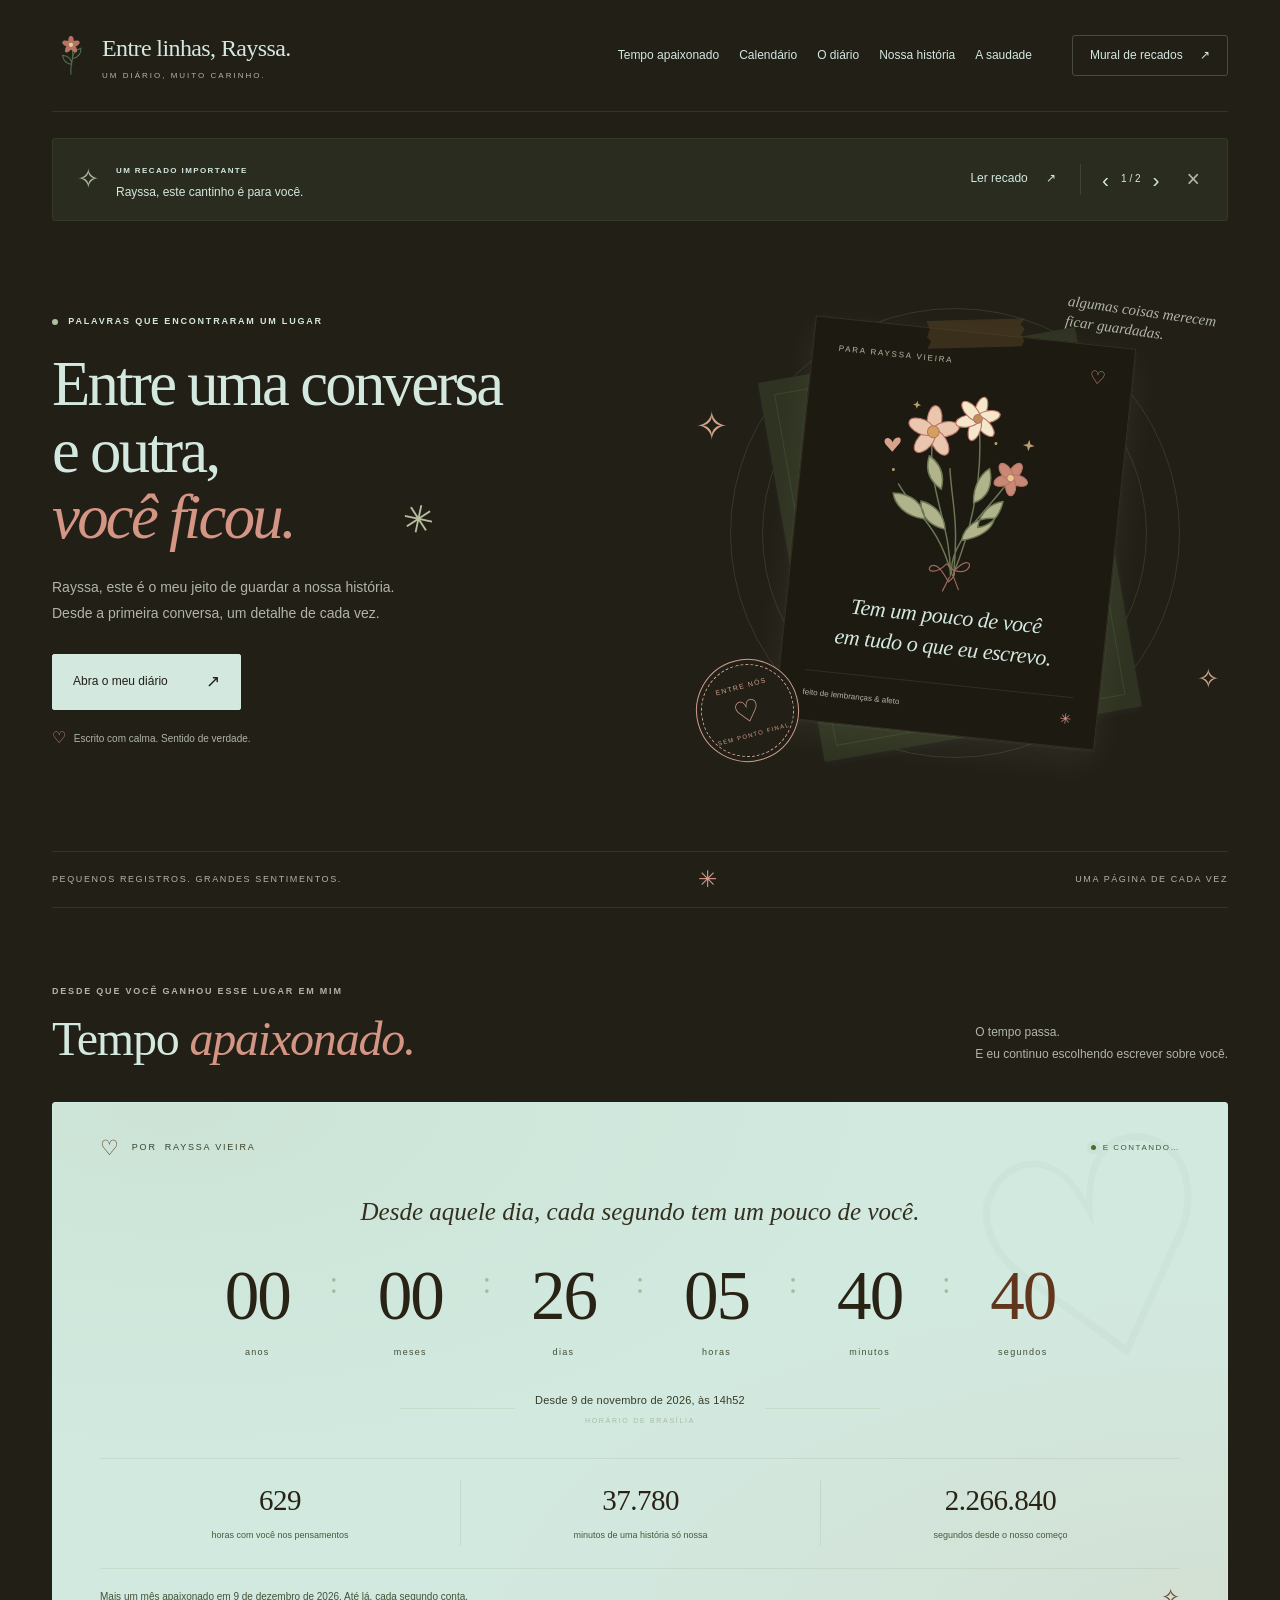
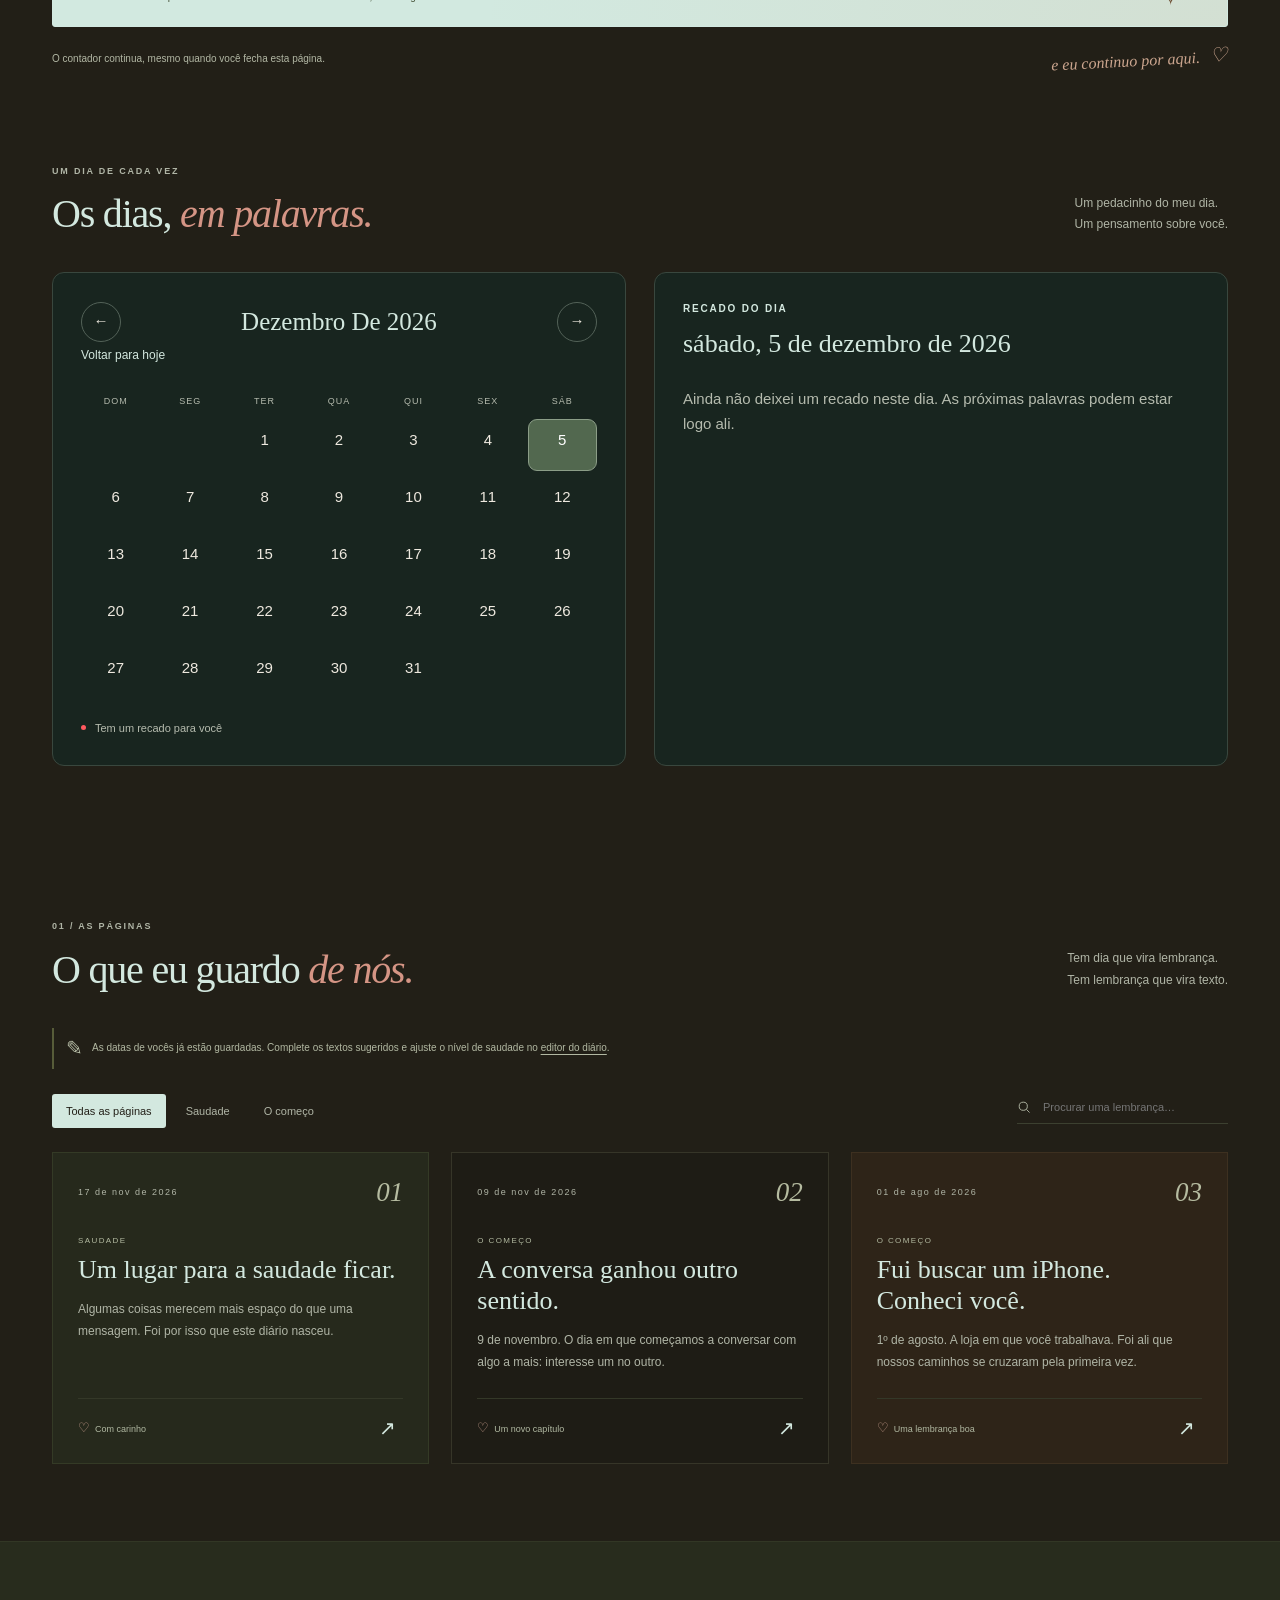
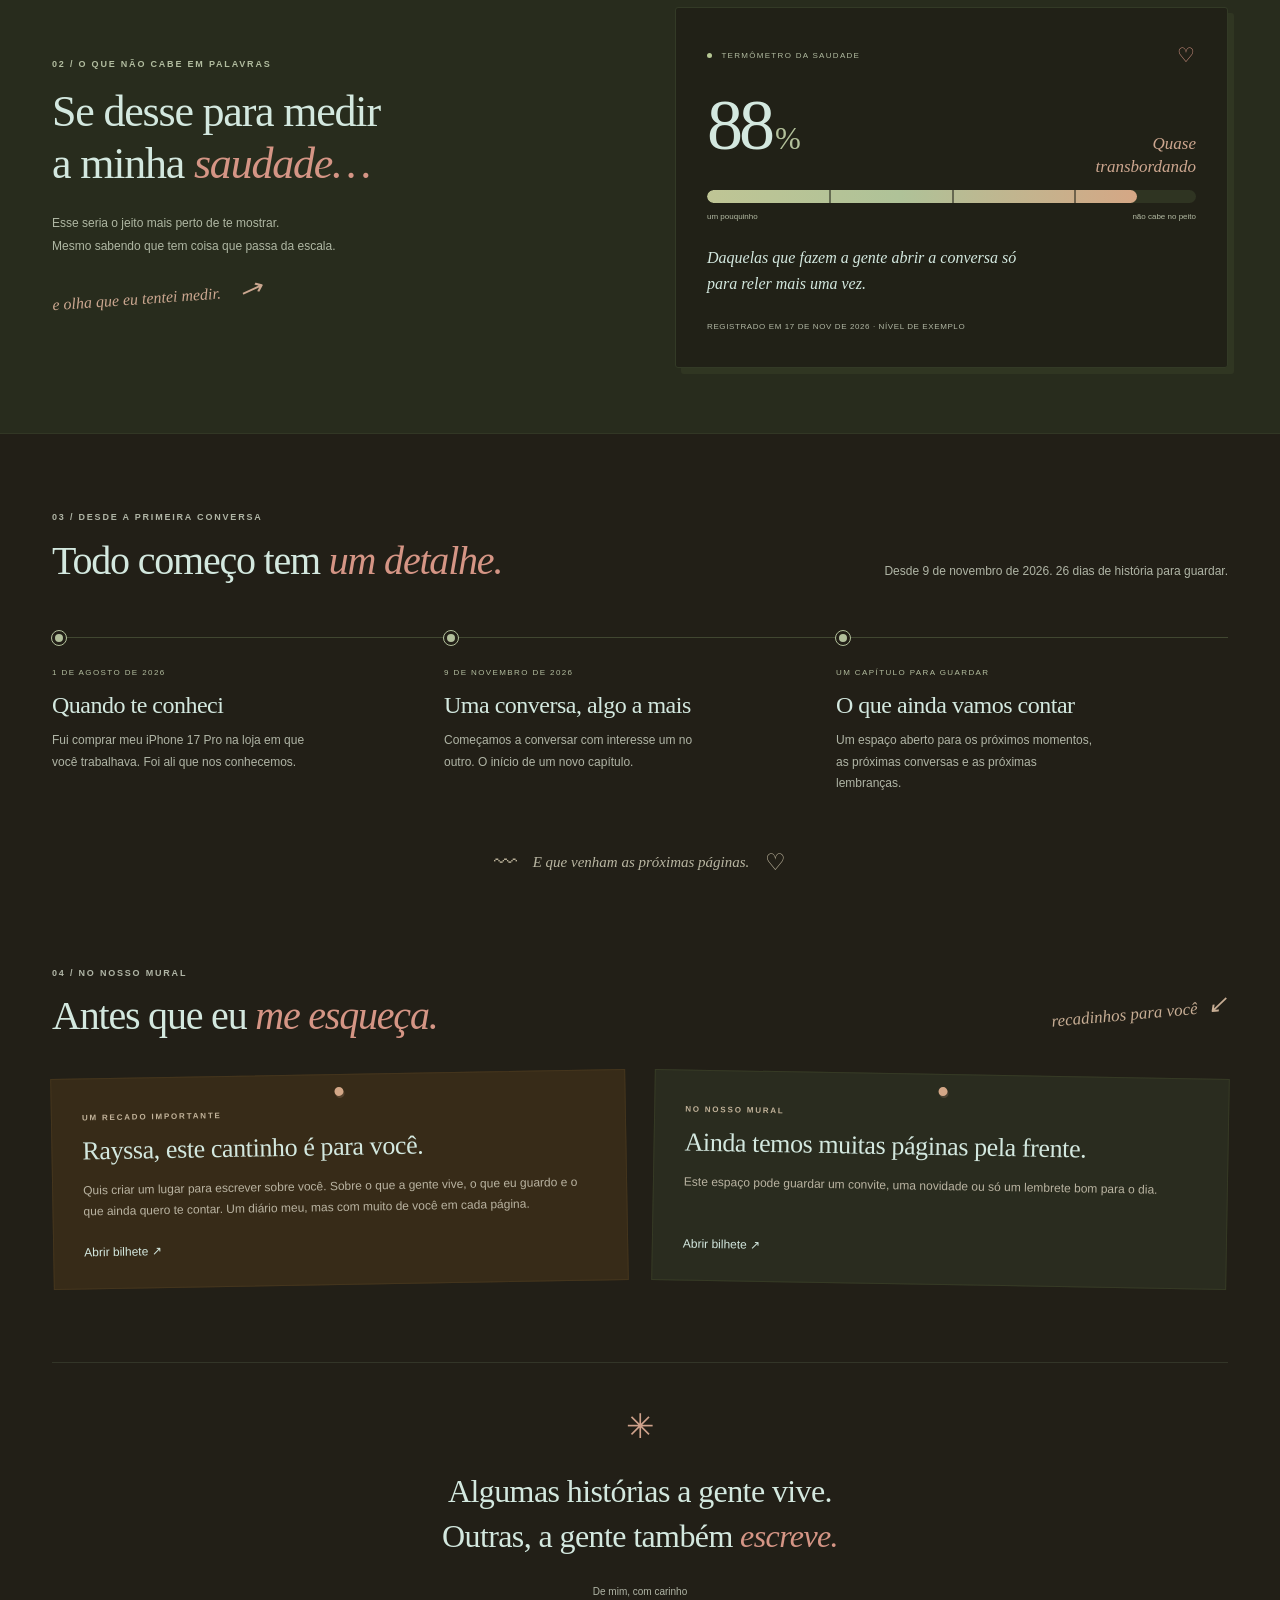
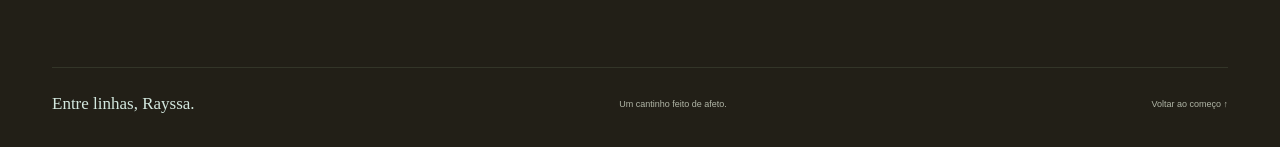
==== index.html @ 96b89290 "Adicionar tema escuro e calendário de recados por data com editor" ====
<!doctype html>
<html lang="pt-BR">
<head>
  <meta charset="utf-8">
  <meta name="viewport" content="width=device-width, initial-scale=1">
  <meta name="theme-color" content="#f8f5ed">
  <meta name="description" content="Um diário de lembranças, saudade e palavras guardadas com carinho.">
  <meta name="robots" content="noindex, nofollow">
  <title>Entre linhas, você. — um diário com carinho</title>
  <link rel="icon" href="assets/flor.svg" type="image/svg+xml">
  <link rel="stylesheet" href="styles.css">
  <link rel="stylesheet" href="romance.css">
  <script src="data.js" defer></script>
  <script src="love-time.js" defer></script>
  <script src="app.js" defer></script>
  <script src="romance.js" defer></script>
  <link rel="stylesheet" href="calendar.css">
  <script defer src="calendar.js"></script>
</head>
<body>
  <a class="skip-link" href="#conteudo">Pular para o conteúdo</a>
  <div class="draft-ribbon" id="draft-ribbon" hidden>Prévia do seu rascunho neste navegador. <a href="index.html">Ver versão publicada</a></div>
  <header class="header wrap">
    <a class="brand" href="#inicio" aria-label="Página inicial"><img src="assets/flor.svg" width="38" height="42" alt=""><span><strong id="brand-title">Entre linhas, você.</strong><small>UM DIÁRIO, MUITO CARINHO.</small></span></a>
    <nav aria-label="Navegação principal"><a href="#apaixonado">Tempo apaixonado</a><a href="#calendario">Calendário</a><a href="#diario">O diário</a><a href="#historia">Nossa história</a><a href="#saudade">A saudade</a></nav>
    <a class="header-note" href="#mural">Mural de recados <span aria-hidden="true">↗</span></a>
  </header>

  <main id="conteudo">
    <div class="announcement wrap" id="announcement" hidden>
      <span class="announcement-icon" aria-hidden="true">✧</span>
      <div class="announcement-copy"><span class="eyebrow" id="announcement-label"></span><p id="announcement-title"></p></div>
      <button type="button" class="text-button" id="read-announcement">Ler recado <span aria-hidden="true">↗</span></button>
      <div class="announcement-controls"><button type="button" id="previous-announcement" aria-label="Recado anterior">‹</button><span id="announcement-count" aria-live="polite"></span><button type="button" id="next-announcement" aria-label="Próximo recado">›</button></div>
      <button type="button" class="dismiss" id="dismiss-announcement" aria-label="Fechar banner de recados">×</button>
    </div>

    <section class="hero wrap" id="inicio" aria-labelledby="hero-title">
      <div class="hero-copy">
        <p class="eyebrow"><span class="green-dot"></span> PALAVRAS QUE ENCONTRARAM UM LUGAR</p>
        <h1 id="hero-title">Entre uma conversa<br>e outra,<br><em>você ficou.</em><span class="hero-star" aria-hidden="true">✳</span></h1>
        <p class="intro" id="site-subtitle">Um lugar para guardar o que sinto, as pequenas lembranças e tudo o que eu ainda quero te contar.</p>
        <a class="button" href="#diario">Abra o meu diário <span aria-hidden="true">↗</span></a>
        <p class="hero-footnote"><span aria-hidden="true">♡</span> Escrito com calma. Sentido de verdade.</p>
      </div>
      <div class="hero-art" aria-label="Ilustração de um cartão com flores, feito para você" role="img">
        <span class="art-ring ring-one"></span><span class="art-ring ring-two"></span>
        <span class="art-caption">algumas coisas merecem<br>ficar guardadas.</span>
        <div class="back-paper"></div>
        <div class="postcard">
          <span class="tape"></span>
          <div class="postcard-top"><span>PARA <span id="card-recipient">VOCÊ</span></span><span aria-hidden="true">♡</span></div>
          <img src="assets/bouquet.svg" alt="" class="bouquet" width="300" height="300">
          <p>Tem um pouco de você<br>em tudo o que eu escrevo.</p>
          <div class="postcard-bottom"><span>feito de lembranças & afeto</span><span aria-hidden="true">✳</span></div>
        </div>
        <div class="round-stamp" aria-hidden="true"><span>ENTRE NÓS</span><b>♡</b><span>SEM PONTO FINAL</span></div>
        <span class="art-spark spark-one" aria-hidden="true">✧</span><span class="art-spark spark-two" aria-hidden="true">✧</span>
      </div>
    </section>

    <div class="chapter-divider wrap"><span>PEQUENOS REGISTROS. GRANDES SENTIMENTOS.</span><span aria-hidden="true">✳</span><span>UMA PÁGINA DE CADA VEZ</span></div>

    <section class="love-time-section wrap section" id="apaixonado" aria-labelledby="love-title">
      <div class="section-heading"><div><p class="eyebrow">DESDE QUE VOCÊ GANHOU ESSE LUGAR EM MIM</p><h2 id="love-title">Tempo <em>apaixonado.</em></h2></div><p>O tempo passa.<br>E eu continuo escolhendo escrever sobre você.</p></div>
      <div class="love-card">
        <div class="love-card-top"><span class="love-card-label"><span class="love-heart" aria-hidden="true">♡</span> POR <span id="love-recipient">RAYSSA VIEIRA</span></span><span class="love-live"><span></span> E CONTANDO…</span></div>
        <p class="love-dedication" id="love-dedication">Desde aquele dia, cada segundo tem um pouco de você.</p>
        <div class="love-counter" role="group" aria-label="Tempo apaixonado desde 9 de novembro de 2026, às 14h52 de Brasília" id="love-counter">
          <div class="love-unit"><span id="love-years">00</span><small id="love-years-label">anos</small></div>
          <span class="love-colon" aria-hidden="true">:</span>
          <div class="love-unit"><span id="love-months">00</span><small id="love-months-label">meses</small></div>
          <span class="love-colon" aria-hidden="true">:</span>
          <div class="love-unit"><span id="love-days">00</span><small id="love-days-label">dias</small></div>
          <span class="love-colon love-colon-middle" aria-hidden="true">:</span>
          <div class="love-unit"><span id="love-hours">00</span><small id="love-hours-label">horas</small></div>
          <span class="love-colon" aria-hidden="true">:</span>
          <div class="love-unit"><span id="love-minutes">00</span><small id="love-minutes-label">minutos</small></div>
          <span class="love-colon" aria-hidden="true">:</span>
          <div class="love-unit love-unit-seconds"><span id="love-seconds">00</span><small id="love-seconds-label">segundos</small></div>
        </div>
        <div class="love-origin"><span class="love-origin-line"></span><p id="love-origin">Desde <time datetime="2026-11-09T14:52:00-03:00">9 de novembro de 2026, às 14h52</time><small>HORÁRIO DE BRASÍLIA</small></p><span class="love-origin-line"></span></div>
        <div class="love-totals"><div><span id="love-total-hours">0</span><small>horas com você nos pensamentos</small></div><div><span id="love-total-minutes">0</span><small>minutos de uma história só nossa</small></div><div><span id="love-total-seconds">0</span><small>segundos desde o nosso começo</small></div></div>
        <div class="love-card-bottom"><p id="love-next-month">Uma história que ganha um segundo novo a cada instante.</p><span aria-hidden="true">✧</span></div>
      </div>
      <div class="love-bottom-note"><p>O contador continua, mesmo quando você fecha esta página.</p><span>e eu continuo por aqui. <span aria-hidden="true">♡</span></span></div>
      <div class="love-music" id="love-music" hidden></div>
      <div class="love-gallery-section" id="love-gallery-section" hidden><div class="love-gallery-heading"><p class="eyebrow">AS IMAGENS TAMBÉM GUARDAM SENTIMENTOS</p><h3>Um pouquinho <em>de nós.</em></h3></div><div class="love-gallery" id="love-gallery"></div></div>
    </section>

    <section class="wrap section" id="calendario" aria-labelledby="calendar-title">
 <div class="section-heading"><div><p class="eyebrow">UM DIA DE CADA VEZ</p><h2 id="calendar-title">Os dias, <em>em palavras.</em></h2></div><p>Um pedacinho do meu dia.<br>Um pensamento sobre você.</p></div>
 <div class="calendar-layout"><div class="calendar-panel"><div class="calendar-toolbar"><button type="button" id="calendar-prev" aria-label="Mês anterior">←</button><h3 id="calendar-month" aria-live="polite"></h3><button type="button" id="calendar-next" aria-label="Próximo mês">→</button></div><button type="button" id="calendar-today" class="text-button">Voltar para hoje</button><div class="calendar-week" aria-hidden="true"><span>DOM</span><span>SEG</span><span>TER</span><span>QUA</span><span>QUI</span><span>SEX</span><span>SÁB</span></div><div id="calendar-days" class="calendar-days" role="group" aria-label="Dias do mês"></div><p class="calendar-legend"><i></i> Tem um recado para você</p></div><div class="calendar-reading" id="calendar-reading" aria-live="polite" aria-atomic="true"></div></div>
 </section>
 <section class="diary-section wrap section" id="diario" aria-labelledby="diary-title">
      <div class="section-heading"><div><p class="eyebrow">01 / AS PÁGINAS</p><h2 id="diary-title">O que eu guardo <em>de nós.</em></h2></div><p>Tem dia que vira lembrança.<br>Tem lembrança que vira texto.</p></div>
      <div class="demo-notice" id="demo-notice" hidden><span aria-hidden="true">✎</span><p>As datas de vocês já estão guardadas. Complete os textos sugeridos e ajuste o nível de saudade no <a href="editor.html">editor do diário</a>.</p></div>
      <div class="diary-tools"><div class="filters" role="group" aria-label="Filtrar páginas por assunto" id="filters"></div><label class="search"><svg viewBox="0 0 24 24" width="17" height="17" aria-hidden="true"><circle cx="10" cy="10" r="6.5"></circle><path d="m15 15 5 5"></path></svg><input type="search" id="search" placeholder="Procurar uma lembrança…" aria-label="Procurar nas páginas do diário"></label></div>
      <p class="sr-only" id="results-count" role="status"></p>
      <div id="entries" class="entries"></div>
      <div id="empty-state" class="empty-state" hidden><span aria-hidden="true">✎</span><h3>Nenhuma página por aqui ainda.</h3><p id="empty-message">Tente outra palavra ou outro assunto.</p><button type="button" class="text-button" id="clear-search">Ver todas as páginas ↗</button></div>
    </section>

    <section class="longing-section" id="saudade" aria-labelledby="longing-title"><div class="wrap longing-grid">
      <div class="longing-copy"><p class="eyebrow">02 / O QUE NÃO CABE EM PALAVRAS</p><h2 id="longing-title">Se desse para medir<br>a minha <em>saudade…</em></h2><p>Esse seria o jeito mais perto de te mostrar.<br>Mesmo sabendo que tem coisa que passa da escala.</p><span class="hand-note">e olha que eu tentei medir. <span aria-hidden="true">↗</span></span></div>
      <div class="longing-meter"><div class="meter-top"><span><span class="pulse-dot"></span> TERMÔMETRO DA SAUDADE</span><span aria-hidden="true">♡</span></div><div class="meter-reading"><span id="longing-value">88</span><small>%</small><span class="reading-label" id="longing-label">Quase transbordando</span></div><div class="meter-track" id="longing-progress" role="progressbar" aria-label="Nível de saudade" aria-valuemin="0" aria-valuemax="100" aria-valuenow="88"><div class="meter-fill" id="longing-fill"></div><span class="meter-tick tick-one"></span><span class="meter-tick tick-two"></span><span class="meter-tick tick-three"></span></div><div class="meter-scale"><span>um pouquinho</span><span>não cabe no peito</span></div><p id="longing-message"></p><span class="meter-update" id="longing-updated"></span></div>
    </div></section>

    <section class="history-section wrap section" id="historia" aria-labelledby="history-title"><div class="section-heading"><div><p class="eyebrow">03 / DESDE A PRIMEIRA CONVERSA</p><h2 id="history-title">Todo começo tem <em>um detalhe.</em></h2></div><p id="days-together">Uma história feita de pequenos momentos.</p></div><div class="timeline" id="timeline"></div><div class="history-bottom"><span aria-hidden="true">〰</span><p>E que venham as próximas páginas.</p><span aria-hidden="true">♡</span></div></section>

    <section class="notice-section wrap section" id="mural" aria-labelledby="notice-title"><div class="section-heading"><div><p class="eyebrow">04 / NO NOSSO MURAL</p><h2 id="notice-title">Antes que eu <em>me esqueça.</em></h2></div><span class="mural-caption">recadinhos para você <span aria-hidden="true">↙</span></span></div><div class="notice-grid" id="notices"></div></section>

    <section class="closing wrap"><span class="closing-flower" aria-hidden="true">✳</span><p>Algumas histórias a gente vive.<br>Outras, a gente também <em>escreve.</em></p><small id="signature">De mim, com carinho</small></section>
  </main>
  <footer class="footer wrap"><a href="#inicio" class="footer-brand" id="footer-brand">Entre linhas, você.</a><span>Um cantinho feito de afeto.</span><a href="#inicio">Voltar ao começo ↑</a></footer>
  <dialog id="reading-dialog" class="reading-dialog" aria-labelledby="dialog-title"><div class="dialog-top"><span class="eyebrow" id="dialog-label"></span><button type="button" class="dialog-close" aria-label="Fechar leitura" id="close-dialog">×</button></div><div class="dialog-paper"><p class="dialog-date" id="dialog-date"></p><h2 id="dialog-title"></h2><p class="dialog-mood" id="dialog-mood"></p><div class="dialog-body" id="dialog-body"></div><p class="dialog-signature" id="dialog-signature"></p><div class="dialog-navigation" id="dialog-navigation"><button type="button" class="text-button" id="previous-entry">← Página anterior</button><button type="button" class="text-button" id="next-entry">Próxima página →</button></div></div></dialog>
  <dialog class="love-photo-dialog" id="love-photo-dialog" aria-labelledby="love-photo-caption"><button type="button" class="love-photo-close" id="love-photo-close" aria-label="Fechar foto">×</button><img id="love-photo-full" alt=""><p id="love-photo-caption"></p></dialog>
  <noscript><p class="noscript-note">Ative o JavaScript para ler as páginas do diário.</p></noscript>
</body>
</html>
---- styles.css ----
@charset "UTF-8";
:root{--paper:#221f17;--ink:#d3e8df;--muted:#b0b5a6;--line:#333528;--rose:#d59585;--sage:#292c1f;--serif:Georgia,'Times New Roman',serif;--sans:'Segoe UI',Arial,sans-serif}
*{box-sizing:border-box}html{scroll-behavior:smooth;scroll-padding-top:28px}body{margin:0;background:var(--paper);color:var(--ink);font-family:var(--sans);font-size:15px;line-height:1.65}body:has(dialog[open]){overflow:hidden}button,input{font:inherit}button,a{-webkit-tap-highlight-color:transparent}button{cursor:pointer}a{color:inherit}button:disabled{cursor:default;opacity:.35}button:focus-visible,a:focus-visible,input:focus-visible{outline:2px solid var(--rose);outline-offset:5px}[hidden]{display:none!important}.wrap{width:min(1200px,calc(100% - 104px));margin-inline:auto}.sr-only{position:absolute;width:1px;height:1px;overflow:hidden;clip:rect(0,0,0,0);white-space:nowrap}.skip-link{position:fixed;top:-100px;left:20px;background:var(--ink);color:white;padding:12px;z-index:20}.skip-link:focus{top:12px}.eyebrow{font-size:10px;line-height:1.5;letter-spacing:1.8px;text-transform:uppercase;font-weight:600}h1,h2,h3,p{margin-top:0}h1,h2,h3{font-family:var(--serif);font-weight:400}h2{font-size:40px;line-height:1.2;letter-spacing:-1.2px;margin-bottom:0}h2 em{color:var(--rose);font-weight:400}button{color:inherit}.header{min-height:112px;display:flex;align-items:center;gap:30px;border-bottom:1px solid var(--line)}.brand{display:flex;gap:12px;align-items:center;text-decoration:none;flex:1}.brand strong{font-family:var(--serif);font-size:24px;letter-spacing:-.6px;font-weight:400}.brand small{display:block;font-size:8px;letter-spacing:2px;color:var(--muted);margin-top:1px}.brand img{flex-shrink:0}.header nav{display:flex;gap:28px;margin-right:22px;font-size:12px}.header nav a{text-decoration:none;position:relative}.header nav a:after{content:'';height:1px;position:absolute;bottom:-6px;left:0;width:0;background:var(--rose);transition:width .2s}.header nav a:hover:after{width:100%}.header-note{font-size:12px;text-decoration:none;border:1px solid #484e3d;border-radius:3px;padding:10px 17px;white-space:nowrap}.header-note span{margin-left:14px}.announcement{background:var(--sage);display:flex;gap:16px;align-items:center;padding:17px 24px;margin-top:26px;border:1px solid #353a26;border-radius:3px}.announcement-icon{font-size:27px;color:#b1bc9e;line-height:1}.announcement-copy{flex:1;min-width:0}.announcement-copy .eyebrow{font-size:8px;letter-spacing:1.4px}.announcement-copy p{font-size:12px;margin:2px 0 0}.text-button{border:0;background:none;padding:3px 0;text-decoration:none;font-size:12px;white-space:nowrap}.text-button:hover{text-decoration:underline;text-underline-offset:5px}.announcement .text-button span{margin-left:15px}.announcement-controls{display:flex;align-items:center;gap:9px;font-size:10px;margin-left:8px;border-left:1px solid #404533;padding-left:18px}.announcement-controls button{background:none;border:none;font-size:21px;line-height:1;padding:5px 3px}.dismiss{border:0;background:none;font-size:23px;color:#b0b8a3;line-height:1;padding:3px;margin-left:5px}.hero{display:grid;grid-template-columns:1.08fr 1fr;min-height:630px;align-items:center;padding-top:45px;padding-bottom:50px;gap:40px}.hero-copy{position:relative;padding:15px 0}.hero-copy>.eyebrow{font-size:9px;letter-spacing:1.8px;margin-bottom:23px}.green-dot{display:inline-block;width:6px;height:6px;border-radius:50%;background:#b0bf9c;vertical-align:middle;margin-right:6px}h1{font-size:clamp(48px,4.9vw,70px);line-height:1.06;letter-spacing:-2.7px;margin:0 0 24px;position:relative}h1 em{font-weight:400;color:var(--rose)}.hero-star{position:absolute;font-size:38px;color:#b6be9c;transform:rotate(12deg);bottom:12px;left:350px}.intro{max-width:365px;color:var(--muted);font-size:14px;line-height:1.85;margin-bottom:27px}.button{display:inline-flex;align-items:center;gap:38px;border:1px solid var(--ink);background:var(--ink);color:var(--paper);padding:13px 20px;border-radius:2px;font-size:12px;text-decoration:none;transition:background .2s,transform .2s}.button:hover{background:#a2b9a6;transform:translateY(-2px)}.button span{font-size:17px}.hero-footnote{font-size:10px;color:var(--muted);margin:15px 0 0}.hero-footnote span{color:var(--rose);font-size:16px;vertical-align:-1px;margin-right:5px}.hero-art{position:relative;min-height:480px;display:grid;place-items:center;isolation:isolate}.art-ring{position:absolute;border:1px solid #363829;border-radius:50%;z-index:-3}.ring-one{width:450px;height:450px}.ring-two{width:385px;height:385px}.art-caption{position:absolute;right:13px;top:8px;font-family:var(--serif);font-style:italic;font-size:15px;line-height:1.35;color:var(--muted);transform:rotate(8deg)}.back-paper{width:322px;height:385px;background:#2f3321;position:absolute;transform:rotate(-10deg) translate(-7px,10px);box-shadow:0 3px 8px #d3e8df09}.back-paper:after{content:'';position:absolute;inset:14px;border:1px solid #3e452d}.postcard{position:relative;width:322px;background:#1d1a12;transform:rotate(6deg);padding:23px 25px 16px;box-shadow:0 12px 35px #e0e9d311,0 1px 3px #e0e9d312;border:1px solid #352f20}.postcard-top{display:flex;justify-content:space-between;font-size:8px;letter-spacing:1.8px;color:#b8b9a2}.postcard-top>span:last-child{font-size:18px;line-height:1;color:var(--rose)}.postcard-top #card-recipient{display:inline-block;max-width:195px;overflow-wrap:anywhere}.bouquet{width:254px;height:241px;display:block;margin:-7px auto -5px}.postcard>p{font-family:var(--serif);font-size:22px;font-style:italic;line-height:1.4;text-align:center;margin:0 0 20px;letter-spacing:-.4px}.postcard-bottom{font-size:8px;color:#b7b4a4;display:flex;justify-content:space-between;align-items:center;border-top:1px solid #312e21;padding-top:10px}.postcard-bottom>span:last-child{font-size:14px;color:var(--rose)}.tape{position:absolute;top:-14px;left:111px;width:98px;height:29px;background:#58452580;transform:rotate(-8deg);clip-path:polygon(0 0,100% 4%,96% 25%,100% 40%,96% 60%,99% 80%,96% 100%,0 96%,4% 72%,0 55%,3% 30%)}.round-stamp{position:absolute;bottom:11px;left:14px;border:1px solid #cf9d8c;border-radius:50%;height:103px;width:103px;display:flex;flex-direction:column;justify-content:center;align-items:center;color:#cf9d8c;transform:rotate(-15deg);background:var(--paper);outline:1px dashed #cba48f;outline-offset:-6px}.round-stamp span{font-size:7px;letter-spacing:1.3px}.round-stamp b{font-size:30px;font-weight:400;line-height:1.3}.round-stamp span:last-child{font-size:6px}.art-spark{position:absolute;color:#d1a38a;font-size:40px}.spark-one{top:100px;left:13px}.spark-two{bottom:72px;right:8px;font-size:27px}.chapter-divider{display:flex;justify-content:space-between;align-items:center;border-top:1px solid var(--line);border-bottom:1px solid var(--line);padding:16px 0;color:var(--muted);font-size:9px;letter-spacing:1.6px}.chapter-divider>span:nth-child(2){color:var(--rose);font-size:23px;line-height:1}.section{padding-top:77px;padding-bottom:77px}.section-heading{display:flex;justify-content:space-between;align-items:flex-end;gap:35px;margin-bottom:34px}.section-heading .eyebrow{color:var(--muted);margin-bottom:12px;font-size:9px}.section-heading>p{font-size:12px;line-height:1.8;color:var(--muted);margin:0 0 2px}.demo-notice{border-left:2px solid #575c39;color:#b2b8a2;padding:4px 0 4px 12px;display:flex;gap:9px;align-items:center;margin-bottom:25px;font-size:10px}.demo-notice>span{font-size:20px}.demo-notice p{margin:0}.demo-notice a{text-underline-offset:3px}.diary-tools{display:flex;justify-content:space-between;align-items:center;gap:24px;margin-bottom:24px}.filters{display:flex;gap:6px;flex-wrap:wrap}.filter{border:1px solid transparent;border-radius:3px;background:none;color:var(--muted);padding:7px 13px;font-size:11px;white-space:nowrap}.filter[aria-pressed=true]{color:var(--paper);background:var(--ink)}.filter:hover{border-color:#3e4432}.search{display:flex;align-items:center;gap:9px;color:#b1b6a4;border-bottom:1px solid #3c4030;padding-bottom:6px;min-width:211px}.search svg{fill:none;stroke:currentColor;stroke-width:1.5}.search input{font-size:11px;background:none;border:0;outline:none;min-width:0;width:100%;color:var(--ink)}.search input:focus-visible{outline-offset:2px}.entries{display:grid;grid-template-columns:repeat(3,minmax(0,1fr));gap:22px}.entry{border:1px solid #363528;padding:26px 25px 20px;background:#1e1c15;position:relative;display:flex;flex-direction:column;min-height:290px;transition:transform .2s,box-shadow .2s}.entry:hover{transform:translateY(-4px);box-shadow:0 10px 25px #d3e8df08}.entry:first-child{background:#26291c;border-color:#343a26}.entry:nth-child(3n){background:#2e2418;border-color:#3d3020}.entry-header{display:flex;justify-content:space-between;align-items:center;margin-bottom:28px;gap:12px}.entry-date{font-size:9px;letter-spacing:1.5px;color:var(--muted)}.entry-number{font-family:var(--serif);font-style:italic;font-size:27px;color:#b5bba0;line-height:1}.entry-category{font-size:8px;letter-spacing:1.4px;text-transform:uppercase;color:#b3baa1;margin-bottom:7px}.entry h3{font-size:26px;line-height:1.2;margin:0 0 13px;letter-spacing:-.6px}.entry-excerpt{font-size:12px;line-height:1.85;color:var(--muted);margin-bottom:24px}.entry-footer{display:flex;align-items:center;justify-content:space-between;gap:8px;border-top:1px solid #343828;padding-top:15px;margin-top:auto}.entry-mood{font-size:9px;color:#b1b9a2;overflow-wrap:anywhere}.entry-mood:before{content:'♡';margin-right:5px;color:#cba08f;font-size:13px}.entry-open{border:0;background:none;width:32px;height:29px;border-radius:50%;font-size:20px;line-height:1}.entry-open:hover{background:#333827}.entry-title-button{border:0;background:none;color:inherit;padding:0;font:inherit;text-align:left;overflow-wrap:anywhere;cursor:pointer}.entry-title-button:hover{text-decoration:underline;text-underline-offset:5px;text-decoration-thickness:1px}.empty-state{border:1px dashed #495339;padding:45px;text-align:center}.empty-state>span{font-size:35px;color:#b0c19a}.empty-state h3{font-size:26px;margin:5px 0}.empty-state p{font-size:12px;color:var(--muted)}.longing-section{background:#282c1d;border-block:1px solid #323725}.longing-grid{display:grid;grid-template-columns:1fr 1fr;align-items:center;gap:70px;padding-top:65px;padding-bottom:65px}.longing-copy>.eyebrow{font-size:9px;color:#b1bc9f;margin-bottom:15px}.longing-copy h2{font-size:44px;line-height:1.18;margin-bottom:22px}.longing-copy>p:not(.eyebrow){font-size:12px;line-height:1.9;color:#afb7a3}.hand-note{font-family:var(--serif);font-size:16px;font-style:italic;color:#cba790;display:inline-block;transform:rotate(-4deg);margin-top:5px}.hand-note>span{display:inline-block;transform:rotate(18deg);font-size:26px;margin-left:15px}.longing-meter{padding:31px;background:#212117;border:1px solid #333a26;border-radius:3px;box-shadow:6px 6px 0 #303622}.meter-top{display:flex;justify-content:space-between;align-items:center;font-size:8px;letter-spacing:1.3px;color:#b1bba0}.meter-top>span:last-child{font-size:20px;color:var(--rose)}.pulse-dot{display:inline-block;width:5px;height:5px;border-radius:50%;background:#b6c794;margin-right:6px;vertical-align:middle}.meter-reading{display:flex;align-items:baseline;margin:7px 0 11px}.meter-reading>span:first-child{font-size:72px;line-height:1.3;font-family:var(--serif);letter-spacing:-4px}.meter-reading>small{font-family:var(--serif);font-size:31px;color:#b2c09a;margin-left:4px}.reading-label{font-family:var(--serif);font-style:italic;font-size:17px;margin-left:auto;color:#cca68f;max-width:130px;text-align:right;line-height:1.4}.meter-track{height:13px;border-radius:10px;background:#2f3422;position:relative;overflow:hidden}.meter-fill{height:100%;width:88%;background:linear-gradient(90deg,#bfc595,#afc298 45%,#d5a785);border-radius:10px;transition:width 1s}.meter-tick{height:100%;border-left:2px solid #21211788;position:absolute;top:0}.tick-one{left:25%}.tick-two{left:50%}.tick-three{left:75%}.meter-scale{display:flex;justify-content:space-between;font-size:8px;color:#b2b9a2;margin-top:7px}.longing-meter>p{font-family:var(--serif);font-size:16px;line-height:1.6;margin:22px 0 15px;max-width:320px;font-style:italic}.meter-update{font-size:8px;letter-spacing:.6px;color:#b1b7a4}.timeline{display:grid;grid-template-columns:repeat(3,minmax(0,1fr));margin-top:52px}.timeline-item{border-top:1px solid #414731;padding:28px 32px 10px 0;position:relative}.timeline-item:before{content:'';width:8px;height:8px;border:3px solid var(--paper);outline:1px solid #b2bf9b;border-radius:50%;background:#b2bf9b;position:absolute;top:-7px;left:0}.timeline-date{font-size:8px;letter-spacing:1.4px;text-transform:uppercase;color:#b2bc9e;margin-bottom:11px}.timeline-item h3{font-size:24px;line-height:1.25;letter-spacing:-.5px;margin-bottom:10px}.timeline-item>p:last-child{font-size:12px;line-height:1.8;color:var(--muted);max-width:265px}.history-bottom{display:flex;align-items:center;justify-content:center;gap:16px;margin-top:27px}.history-bottom p{font-family:var(--serif);font-style:italic;color:#b9b6a2;font-size:15px;margin:0}.history-bottom span{font-size:23px;color:#beb59d}.notice-section{padding-top:8px}.mural-caption{font-family:var(--serif);font-style:italic;transform:rotate(-5deg);font-size:17px;color:#c7ad94;margin-bottom:9px}.mural-caption span{margin-left:6px;font-size:24px}.notice-grid{display:grid;grid-template-columns:repeat(2,minmax(0,1fr));gap:26px}.notice{padding:27px 30px 22px;background:#372b18;border:1px solid #44351d;position:relative;transform:rotate(-1deg);display:flex;flex-direction:column;gap:8px}.notice:nth-child(even){background:#2a2c1f;border-color:#363a25;transform:rotate(1deg)}.notice:before{content:'';height:9px;width:9px;position:absolute;top:12px;left:calc(50% - 4px);border-radius:50%;background:#d3a787;box-shadow:1px 2px 0 #d3a78733}.notice>.eyebrow{color:#c1b299;margin:6px 0 2px;font-size:8px}.notice h3{font-size:26px;letter-spacing:-.4px;line-height:1.3;margin-bottom:4px}.notice-excerpt{color:#b9b3a1;font-size:12px;line-height:1.8;margin-bottom:9px;white-space:pre-line;overflow-wrap:anywhere}.notice>.text-button{align-self:flex-start;margin-top:auto}.notice-empty{font-family:var(--serif);font-style:italic;color:var(--muted);padding:20px 0}.closing{text-align:center;padding:35px 0 65px;border-top:1px solid var(--line)}.closing-flower{display:block;color:#cfa28c;font-size:34px;margin-bottom:15px}.closing>p{font-family:var(--serif);font-size:32px;line-height:1.4;letter-spacing:-.6px;margin-bottom:19px}.closing>p em{color:var(--rose)}.closing>small{font-size:10px;color:var(--muted)}.footer{display:flex;justify-content:space-between;align-items:center;border-top:1px solid var(--line);padding-top:22px;padding-bottom:28px;font-size:9px;color:var(--muted);gap:20px}.footer a{text-decoration:none}.footer-brand{font-family:var(--serif);font-size:17px;color:var(--ink)}.reading-dialog{border:1px solid #3a3728;border-radius:4px;background:#1e1c15;color:var(--ink);padding:0;width:min(720px,calc(100% - 32px));max-height:88dvh;box-shadow:0 25px 80px #d2e9e133}.reading-dialog::backdrop{background:#d2e9e170;backdrop-filter:blur(4px)}.dialog-top{padding:14px 22px;border-bottom:1px solid var(--line);display:flex;align-items:center;justify-content:space-between;gap:20px;position:sticky;top:0;background:#1e1c15;z-index:1}.dialog-top>.eyebrow{font-size:9px;color:var(--muted)}.dialog-close{font-size:26px;line-height:1;background:none;border:0;width:32px;height:32px}.dialog-paper{padding:35px 50px 38px}.dialog-date{font-size:10px;color:var(--muted);letter-spacing:1px;text-transform:uppercase;margin-bottom:17px}.dialog-paper h2{font-size:40px;overflow-wrap:anywhere}.dialog-mood{font-size:11px;color:#c8a992;margin-top:16px}.dialog-body{font-family:var(--serif);font-size:18px;line-height:1.95;margin-top:28px;overflow-wrap:anywhere}.dialog-body p{white-space:pre-line;margin-bottom:22px}.dialog-signature{font-family:var(--serif);font-style:italic;font-size:17px;color:var(--rose);margin-top:27px}.dialog-navigation{border-top:1px solid var(--line);display:flex;justify-content:space-between;gap:15px;margin-top:30px;padding-top:18px}.dialog-navigation .text-button{font-size:11px}.draft-ribbon{background:#cbaf8f;color:white;padding:9px 20px;font-size:12px;text-align:center}.draft-ribbon a{margin-left:12px}.noscript-note{text-align:center;padding:20px;background:#453416}
@media(min-width:1500px){.hero{min-height:670px}h1{font-size:74px}}
@media(max-width:1100px){.wrap{width:calc(100% - 64px)}.header{gap:16px}.header nav{gap:17px;margin-right:5px}.brand strong{font-size:21px}.hero{gap:12px}.hero-art{transform:scale(.9);transform-origin:center right}.hero-star{left:300px;font-size:30px}.entry{padding:22px 19px}.entry h3{font-size:23px}.longing-grid{gap:38px}.longing-copy h2{font-size:38px}.search{min-width:185px}.filter{padding:7px 10px}}
@media(max-width:820px){.wrap{width:calc(100% - 44px)}.header{min-height:95px;flex-wrap:wrap;padding-top:20px;padding-bottom:16px;row-gap:16px}.brand strong{font-size:23px}.header nav{order:3;justify-content:center;width:100%;margin:0;gap:30px;border-top:1px solid var(--line);padding-top:13px}.header-note{font-size:11px;padding:8px 12px}.hero{grid-template-columns:1fr 1fr;min-height:540px;gap:0;padding-top:25px;padding-bottom:25px}.hero h1{font-size:48px;letter-spacing:-2px}.hero-star{display:none}.hero-copy>.eyebrow{font-size:8px;letter-spacing:1.1px}.hero-art{transform:scale(.74);width:370px;min-height:480px;margin-left:-45px}.art-caption{right:-10px;top:-5px}.hero .intro{font-size:12px;max-width:300px}.section{padding-top:55px;padding-bottom:55px}h2{font-size:34px}.section-heading{gap:20px}.section-heading>p{font-size:11px}.diary-tools{align-items:flex-start;flex-direction:column;gap:16px}.search{width:100%;max-width:300px}.entries{gap:15px}.entry{padding:20px 15px;min-height:320px}.entry h3{font-size:22px}.entry-excerpt{font-size:11px}.entry-header{margin-bottom:22px}.entry-date{font-size:8px;letter-spacing:.8px}.longing-grid{gap:30px;padding-block:45px}.longing-copy h2{font-size:34px}.longing-meter{padding:22px}.reading-label{font-size:15px}.meter-reading>span:first-child{font-size:63px}.longing-meter>p{font-size:15px}.timeline-item{padding-right:20px}.timeline-item h3{font-size:22px}.timeline-item>p:last-child{font-size:11px}.notice-section{padding-top:4px}.notice{padding:25px 23px 20px}.notice h3{font-size:23px}.mural-caption{font-size:15px}}
@media(max-width:600px){.wrap{width:calc(100% - 40px)}.header{padding-top:17px}.brand{gap:7px}.brand img{width:28px;height:37px}.brand strong{font-size:21px}.brand small{font-size:6px;letter-spacing:1.5px}.header-note{font-size:9px;padding:8px}.header-note span{margin-left:5px}.header nav{font-size:11px;gap:28px}.announcement{padding:13px 13px;gap:10px;margin-top:18px;flex-wrap:wrap}.announcement-icon{font-size:24px}.announcement-copy{flex-basis:calc(100% - 65px);order:1}.announcement-icon{order:0}.announcement-copy p{font-size:11px}.announcement .text-button{order:3;font-size:10px;margin-left:32px}.announcement-controls{order:4;margin-left:auto;font-size:9px;padding-left:12px}.dismiss{order:2;position:absolute;right:29px;align-self:flex-start;font-size:20px}.announcement-copy{padding-right:12px}.hero{grid-template-columns:1fr;min-height:0;padding-top:45px;padding-bottom:26px;gap:16px}.hero-copy{padding:0}.hero-copy>.eyebrow{font-size:8px;letter-spacing:1.3px;margin-bottom:21px}.hero h1{font-size:clamp(36px,10.2vw,57px);line-height:1.05;letter-spacing:-2.4px;max-width:360px;margin-bottom:21px}.hero .intro{font-size:13px;max-width:340px}.hero-star{display:block;font-size:28px;left:285px;bottom:11px}.button{font-size:12px;padding:12px 18px;gap:30px}.hero-footnote{font-size:9px}.hero-art{transform:scale(.84);transform-origin:center center;width:100%;margin:-12px auto -25px;min-height:465px}.art-caption{right:0;top:6px;font-size:14px}.ring-one{width:390px;height:390px}.ring-two{width:340px;height:340px}.round-stamp{left:-8px;bottom:13px}.spark-one{left:-8px;top:95px}.spark-two{right:-10px}.chapter-divider{font-size:7px;letter-spacing:1px;padding:14px 0}.chapter-divider>span:first-child{max-width:140px}.chapter-divider>span:last-child{max-width:110px;text-align:right}.chapter-divider>span:nth-child(2){font-size:20px}.section{padding-top:46px;padding-bottom:46px}.section-heading{display:block;margin-bottom:25px}.section-heading h2{font-size:33px}.section-heading>p{font-size:11px;margin-top:14px}.section-heading>p br{display:none}.demo-notice{font-size:9px;padding-left:10px;margin-bottom:20px}.diary-tools{gap:15px;margin-bottom:22px}.filters{gap:3px}.filter{font-size:10px;padding:7px 9px}.search{max-width:none;font-size:11px}.entries{grid-template-columns:1fr;gap:17px}.entry{padding:24px;min-height:260px}.entry-header{margin-bottom:21px}.entry h3{font-size:29px}.entry-excerpt{font-size:12px;max-width:360px}.entry-category{font-size:8px}.entry-date{font-size:9px;letter-spacing:1px}.entry-mood{font-size:10px}.longing-grid{grid-template-columns:1fr;gap:31px;padding-top:42px;padding-bottom:44px}.longing-copy h2{font-size:37px;margin-bottom:16px}.longing-copy>p:not(.eyebrow){font-size:12px}.hand-note{font-size:15px}.longing-meter{padding:26px;box-shadow:4px 4px 0 #303622}.meter-reading>span:first-child{font-size:72px}.reading-label{font-size:17px}.timeline{grid-template-columns:1fr;margin:30px 0 0 5px}.timeline-item{border-top:none;border-left:1px solid #414731;padding:0 0 23px 27px}.timeline-item:before{left:-7px;top:2px}.timeline-item:last-child{border-color:transparent;padding-bottom:0}.timeline-item h3{font-size:25px}.timeline-item>p:last-child{font-size:12px;max-width:none;margin-bottom:8px}.timeline-date{margin-bottom:8px}.history-bottom{gap:10px;margin-top:28px}.history-bottom p{font-size:14px}.notice-section{padding-top:5px}.mural-caption{display:inline-block;margin-top:12px}.notice-grid{grid-template-columns:1fr;gap:22px;padding-inline:4px}.notice{padding:27px 25px 24px}.notice h3{font-size:27px}.notice-excerpt{font-size:12px}.closing{padding:27px 0 40px}.closing>p{font-size:28px}.closing-flower{font-size:30px;margin-bottom:10px}.footer{flex-wrap:wrap;justify-content:space-between;row-gap:7px;font-size:8px;padding-block:20px}.footer-brand{font-size:16px}.footer>span{order:3;width:100%}.dialog-paper{padding:27px 24px}.dialog-paper h2{font-size:33px}.dialog-body{font-size:17px;line-height:1.8}.dialog-top{padding:12px 16px}.dialog-navigation{gap:10px}.dialog-navigation .text-button{font-size:10px}.draft-ribbon{font-size:10px}}
@media(max-width:360px){.wrap{width:calc(100% - 30px)}.brand strong{font-size:19px}.header-note{font-size:8px}.hero h1{font-size:36px}.hero-star{left:250px}.hero-art{transform:scale(.74);margin-block:-28px -45px}.chapter-divider{font-size:6px}.reading-label{font-size:14px}.meter-reading>span:first-child{font-size:63px}}
@media(prefers-reduced-motion:reduce){html{scroll-behavior:auto}*,*:before,*:after{transition:none!important;animation:none!important}}
---- romance.css ----
@charset "UTF-8";
.header nav{gap:20px;margin-right:10px}.love-time-section{padding-bottom:12px}.love-time-section>.section-heading h2{font-size:48px}.love-card{background:#d2e9e0;color:#282315;padding:34px 47px 0;position:relative;overflow:hidden;border:1px solid #d2e9e1;border-radius:3px;isolation:isolate}.love-card:before{content:'';position:absolute;inset:0;pointer-events:none;z-index:-1;background:radial-gradient(ellipse at 10% 0%,#a8c19a25,transparent 48%),radial-gradient(ellipse at 100% 100%,#d8a68225,transparent 45%)}.love-card:after{content:'♡';position:absolute;right:-7px;top:9px;line-height:1;font-family:Georgia,serif;color:#353c2108;font-size:295px;transform:rotate(-15deg);z-index:-1;pointer-events:none}.love-card-top{display:flex;justify-content:space-between;align-items:center;gap:18px}.love-card-label{display:flex;align-items:center;gap:8px;font-size:9px;letter-spacing:1.8px;color:#3d4329;overflow-wrap:anywhere}.love-heart{font-size:21px;line-height:1;color:#673d25;margin-right:3px}.love-live{display:flex;align-items:center;gap:7px;font-size:8px;letter-spacing:1.5px;color:#465631;white-space:nowrap}.love-live>span{width:5px;height:5px;border-radius:50%;background:#536b2d;box-shadow:0 0 0 4px #536b2d0d}.love-dedication{font-family:var(--serif);font-style:italic;font-size:25px;line-height:1.5;text-align:center;margin:35px auto 26px;max-width:680px;color:#34301f;overflow-wrap:anywhere;white-space:pre-line}.love-counter{display:grid;grid-template-columns:1fr auto 1fr auto 1fr auto 1fr auto 1fr auto 1fr;align-items:start;gap:10px;max-width:890px;margin:auto}.love-unit{display:flex;flex-direction:column;align-items:center;min-width:0}.love-unit>span{font-family:var(--serif);font-size:clamp(44px,5.4vw,72px);line-height:1.15;font-variant-numeric:tabular-nums;letter-spacing:-2px;min-width:1.3em;text-align:center}.love-unit>small{font-size:9px;letter-spacing:1.3px;color:#404f35;margin-top:9px}.love-unit-seconds>span{color:#61361d}.love-colon{font-size:31px;line-height:1.5;font-family:var(--serif);color:#a7bba0;padding-top:4px}.love-origin{display:flex;gap:20px;align-items:center;justify-content:center;margin-top:32px}.love-origin p{font-size:11px;letter-spacing:.2px;margin:0;text-align:center;color:#363c27}.love-origin p>small{display:block;font-size:7px;letter-spacing:1.7px;margin-top:5px;color:#a8bd9d}.love-origin-line{height:1px;background:#aabc9f55;flex:1;max-width:115px}.love-totals{display:grid;grid-template-columns:repeat(3,minmax(0,1fr));margin-top:32px;border-block:1px solid #a8bc9e4d;padding:21px 0 22px}.love-totals>div{text-align:center;border-left:1px solid #a8bc9e4d;padding:0 14px}.love-totals>div:first-child{border-left:0}.love-totals>div>span{display:block;font-family:var(--serif);font-size:29px;line-height:1.4;letter-spacing:-.5px;font-variant-numeric:tabular-nums;overflow-wrap:anywhere}.love-totals>div>small{font-size:9px;color:#495938}.love-card-bottom{display:flex;align-items:center;justify-content:space-between;gap:20px;padding:17px 0;color:#455238;font-size:10px}.love-card-bottom>p{margin:0}.love-card-bottom>span{font-size:23px;line-height:1;color:#69472c}.love-bottom-note{display:flex;align-items:center;justify-content:space-between;gap:25px;margin-top:16px;color:#b2b7a4}.love-bottom-note>p{font-size:10px;margin:0}.love-bottom-note>span{font-family:var(--serif);font-size:16px;font-style:italic;color:#cca68f;transform:rotate(-3deg);white-space:nowrap}.love-bottom-note>span>span{font-size:20px;margin-left:6px}.love-music{margin-top:29px;border:1px solid var(--line);padding:18px 23px;display:flex;align-items:center;gap:16px;background:#2a261a}.love-music-icon{font-size:27px;color:var(--rose)}.love-music-info{flex:1;min-width:0}.love-music-info>p{font-family:var(--serif);font-size:19px;margin:0;overflow-wrap:anywhere}.love-music-info>small{font-size:9px;color:var(--muted);letter-spacing:1px}.love-music audio{max-width:100%;width:300px;height:40px}.love-music-link{font-size:11px;text-decoration:none;border-bottom:1px solid #4b503c;padding-bottom:4px;white-space:nowrap}.love-gallery-section{margin-top:48px}.love-gallery-heading>.eyebrow{color:var(--muted);font-size:8px;margin-bottom:7px}.love-gallery-heading h3{font-size:32px;line-height:1.3;letter-spacing:-.5px;margin:0 0 25px}.love-gallery-heading h3 em{color:var(--rose)}.love-gallery{display:grid;grid-template-columns:repeat(3,minmax(0,1fr));gap:25px;padding:3px 6px 12px}.love-photo{background:#1d1b13;border:1px solid #383324;padding:11px 11px 15px;box-shadow:0 5px 15px #d2e9e109;transform:rotate(-2deg)}.love-photo:nth-child(even){transform:rotate(2deg)}.love-photo>button{display:block;width:100%;background:#2b2e20;padding:0;border:0;aspect-ratio:1;overflow:hidden}.love-photo>button>img{width:100%;height:100%;object-fit:cover;display:block;transition:transform .3s}.love-photo>button:hover>img{transform:scale(1.04)}.love-photo>p{font-family:var(--serif);font-size:17px;font-style:italic;margin:14px 5px 0;line-height:1.4;overflow-wrap:anywhere;min-height:1.4em}.love-photo-error{display:block;padding:20px;font-family:var(--serif);font-size:17px;color:var(--muted)}.love-photo-dialog{border:1px solid #3c3b2b;background:#1e1c15;padding:24px;color:var(--ink);border-radius:3px;max-width:min(880px,calc(100% - 30px));max-height:92dvh;box-shadow:0 20px 80px #d2e9e140}.love-photo-dialog::backdrop{background:#d2e9e1bf;backdrop-filter:blur(4px)}.love-photo-dialog>img{display:block;max-height:72dvh;max-width:100%;width:auto;object-fit:contain;margin:18px auto 0}.love-photo-dialog>p{font-family:var(--serif);font-style:italic;font-size:19px;text-align:center;line-height:1.4;margin:17px 8px 3px;overflow-wrap:anywhere}.love-photo-close{position:absolute;top:4px;right:8px;font-size:26px;line-height:1;color:var(--ink);border:0;background:none;width:30px;height:30px}.love-card-empty .love-counter,.love-card-empty .love-totals,.love-card-empty .love-origin-line{display:none}.love-time-section+.diary-section{padding-top:62px}
@media(max-width:1000px){.header nav{gap:14px;font-size:11px;margin-right:0}.header{gap:22px}.love-card{padding-inline:33px}.love-counter{gap:7px}.love-unit>span{font-size:55px}.love-colon{font-size:26px}.love-totals>div>small{font-size:8px}}
@media(max-width:820px){.header nav{gap:26px}.love-card{padding-inline:26px}.love-time-section>.section-heading h2{font-size:42px}.love-dedication{font-size:23px;margin-block:29px 24px}.love-counter{gap:5px}.love-unit>span{font-size:45px}.love-unit>small{font-size:8px;letter-spacing:.7px}.love-colon{font-size:22px;padding-top:1px}.love-totals>div>span{font-size:25px}.love-totals>div{padding-inline:9px}.love-gallery{gap:17px}.love-photo>p{font-size:15px}}
@media(max-width:600px){.header nav{gap:15px;font-size:10px;flex-wrap:wrap}.love-time-section{padding-bottom:2px}.love-time-section>.section-heading h2{font-size:38px}.love-time-section>.section-heading>p{max-width:280px;margin-top:12px}.love-card{padding:23px 21px 0}.love-card-top{gap:8px;align-items:center}.love-card-label{font-size:7px;letter-spacing:1px;gap:6px}.love-heart{font-size:19px;margin:0}.love-live{font-size:6px;letter-spacing:1px;gap:5px}.love-live>span{width:4px;height:4px}.love-dedication{font-size:22px;margin:27px auto 23px;max-width:270px}.love-counter{grid-template-columns:1fr auto 1fr auto 1fr;gap:19px 13px;max-width:300px}.love-colon-middle{display:none}.love-unit>span{font-size:51px;letter-spacing:-1px}.love-colon{font-size:26px;line-height:1.8;padding:0}.love-unit>small{font-size:8px;letter-spacing:1px;margin-top:3px}.love-origin{gap:10px;margin-top:26px}.love-origin p{font-size:9px}.love-origin p>small{font-size:6px;letter-spacing:1.3px}.love-origin-line{max-width:25px}.love-totals{grid-template-columns:1fr;padding-block:5px;margin-top:25px}.love-totals>div{display:flex;align-items:center;justify-content:space-between;gap:17px;padding:13px 2px;border-left:0;border-top:1px solid #a8bc9e33}.love-totals>div:first-child{border-top:0}.love-totals>div>span{font-size:25px;white-space:nowrap}.love-totals>div>small{font-size:8px;max-width:150px;text-align:right;line-height:1.5}.love-card-bottom{font-size:9px;padding-block:15px;gap:12px}.love-card-bottom>span{font-size:21px}.love-bottom-note{display:block;margin-top:13px}.love-bottom-note>p{font-size:9px;max-width:275px}.love-bottom-note>span{display:block;text-align:right;font-size:15px;margin-top:9px}.love-music{padding:17px;gap:11px;flex-wrap:wrap}.love-music-info>p{font-size:18px}.love-music audio{width:100%;margin-top:5px}.love-music-link{margin-left:37px;font-size:10px}.love-gallery-section{margin-top:35px}.love-gallery{grid-template-columns:repeat(2,minmax(0,1fr));gap:20px 14px;padding-inline:2px}.love-photo{padding:7px 7px 11px}.love-photo>p{font-size:14px;margin:9px 2px 0}.love-photo-dialog{padding:18px 12px}.love-photo-dialog>p{font-size:17px}.love-time-section+.diary-section{padding-top:44px}}
@media(max-width:360px){.header nav{gap:11px;font-size:9px}.love-card{padding-inline:18px}.love-counter{gap:16px 9px}.love-unit>span{font-size:46px}.love-card-label{font-size:6px;letter-spacing:.8px}.love-live{font-size:5px}.love-totals>div>small{font-size:7px}}
@media(prefers-reduced-motion:reduce){.love-photo>button>img{transition:none}}
---- calendar.css ----
:root{color-scheme:dark}
.calendar-layout{display:grid;grid-template-columns:1fr 1fr;gap:28px;margin-top:32px}
.calendar-panel,.calendar-reading{background:#18251f;border:1px solid #39473e;border-radius:12px;padding:28px}
.calendar-toolbar{display:flex;align-items:center;justify-content:space-between;gap:12px}
.calendar-toolbar h3{font-size:25px;text-transform:capitalize;margin:0}
.calendar-toolbar button{background:transparent;border:1px solid #536258;border-radius:50%;width:40px;height:40px;color:#eee9df}
.calendar-week,.calendar-days{display:grid;grid-template-columns:repeat(7,minmax(0,1fr));gap:5px;text-align:center}
.calendar-week{font-size:9px;letter-spacing:1px;color:#b5bbae;margin:25px 0 10px}
.calendar-day{position:relative;border:1px solid transparent;background:transparent;color:#eee9df;border-radius:9px;min-height:52px;padding:7px 2px 17px;font-size:15px}
.calendar-day:hover{background:#304338}.calendar-day[aria-current]{border-color:#8b9d87}.calendar-day[aria-pressed=true]{background:#52684f;color:#fff}
.calendar-dot,.calendar-legend i{width:5px;height:5px;background:#ff595f;border-radius:50%;display:inline-block}
.calendar-dot{position:absolute;bottom:7px;left:calc(50% - 2.5px)}
.calendar-legend{color:#b5bbae;font-size:11px;margin:20px 0 0;display:flex;align-items:center;gap:9px}
.calendar-reading h3{font-size:26px;line-height:1.35}.calendar-reading h4{font-family:var(--serif);font-weight:400;font-size:24px;color:var(--rose);margin:24px 0 12px}
.calendar-content{white-space:pre-wrap;overflow-wrap:anywhere;font-size:15px;line-height:1.9}.calendar-empty{color:#b5bbae;margin-top:25px}.calendar-reading article+article{border-top:1px solid #39473e;margin-top:28px}
@media(max-width:720px){.calendar-layout{grid-template-columns:1fr;gap:16px}.calendar-panel,.calendar-reading{padding:20px}.calendar-day{min-height:46px}.calendar-toolbar h3{font-size:22px}}
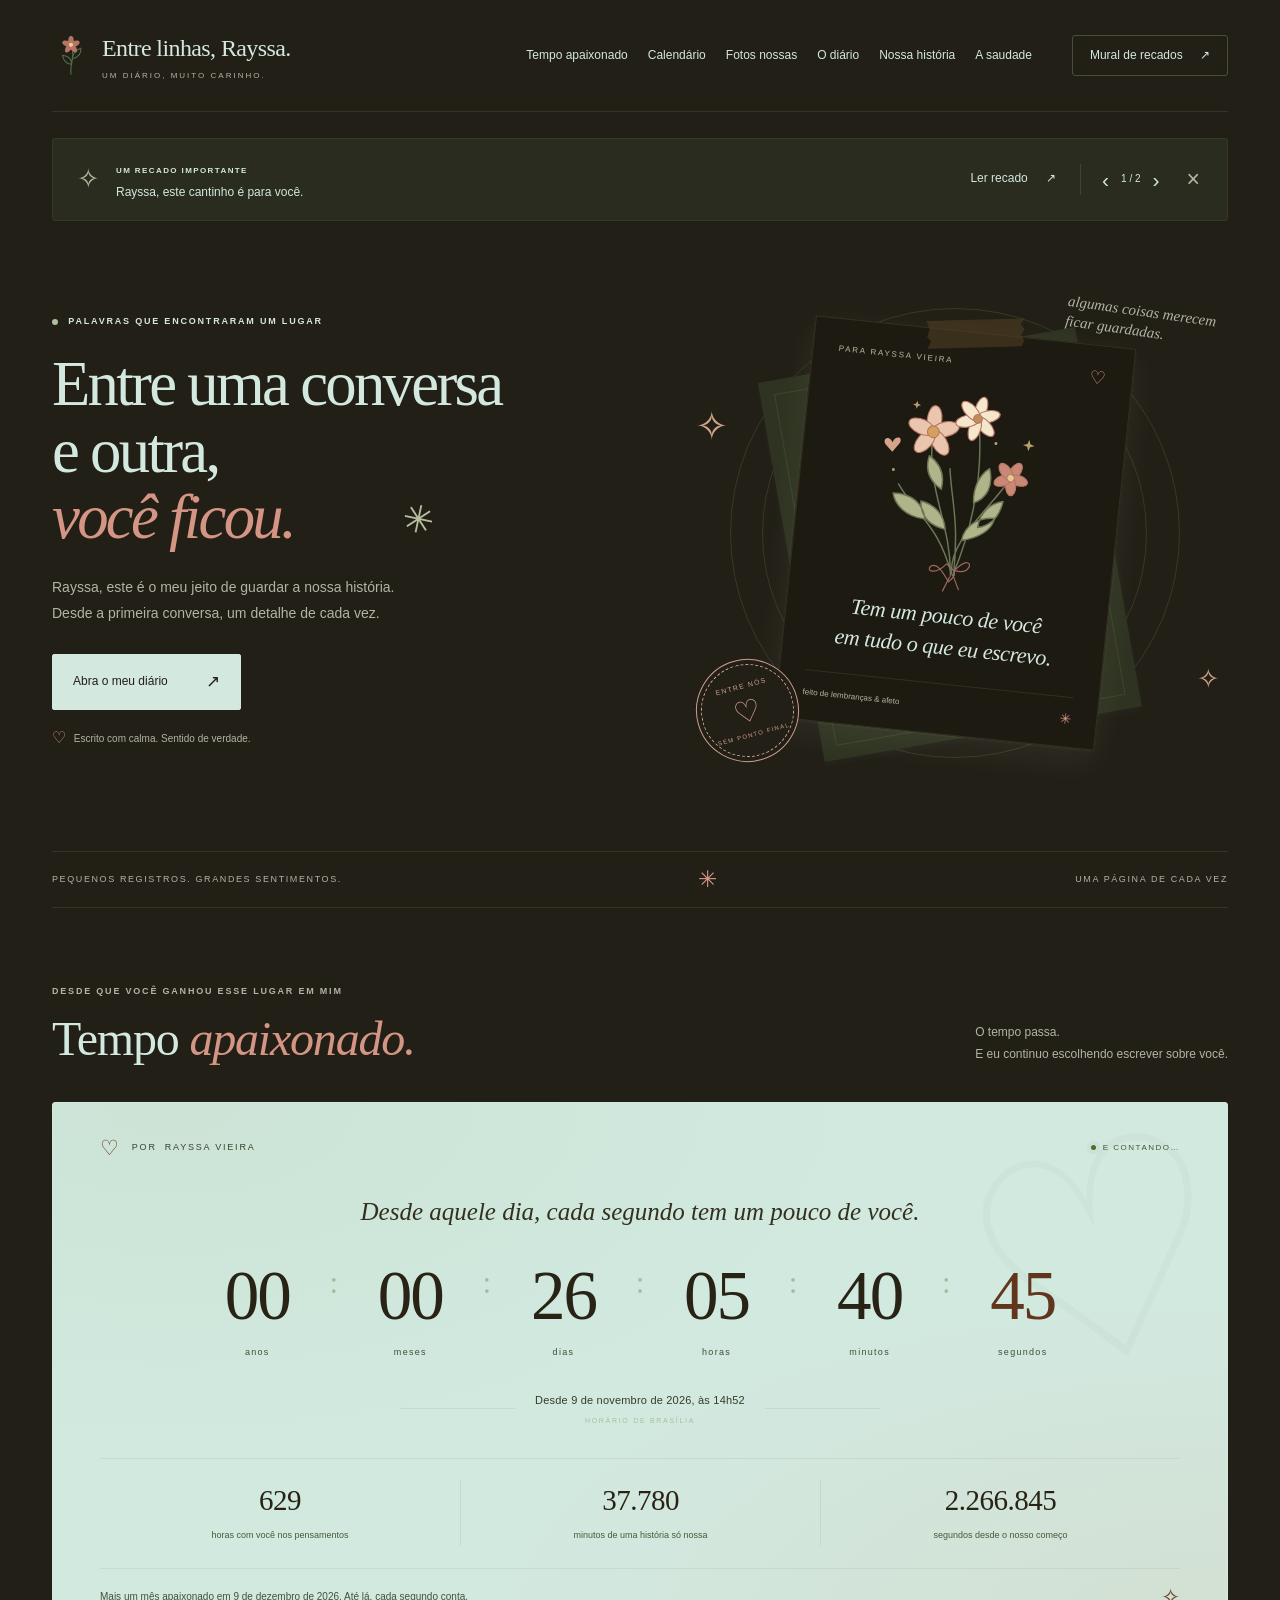
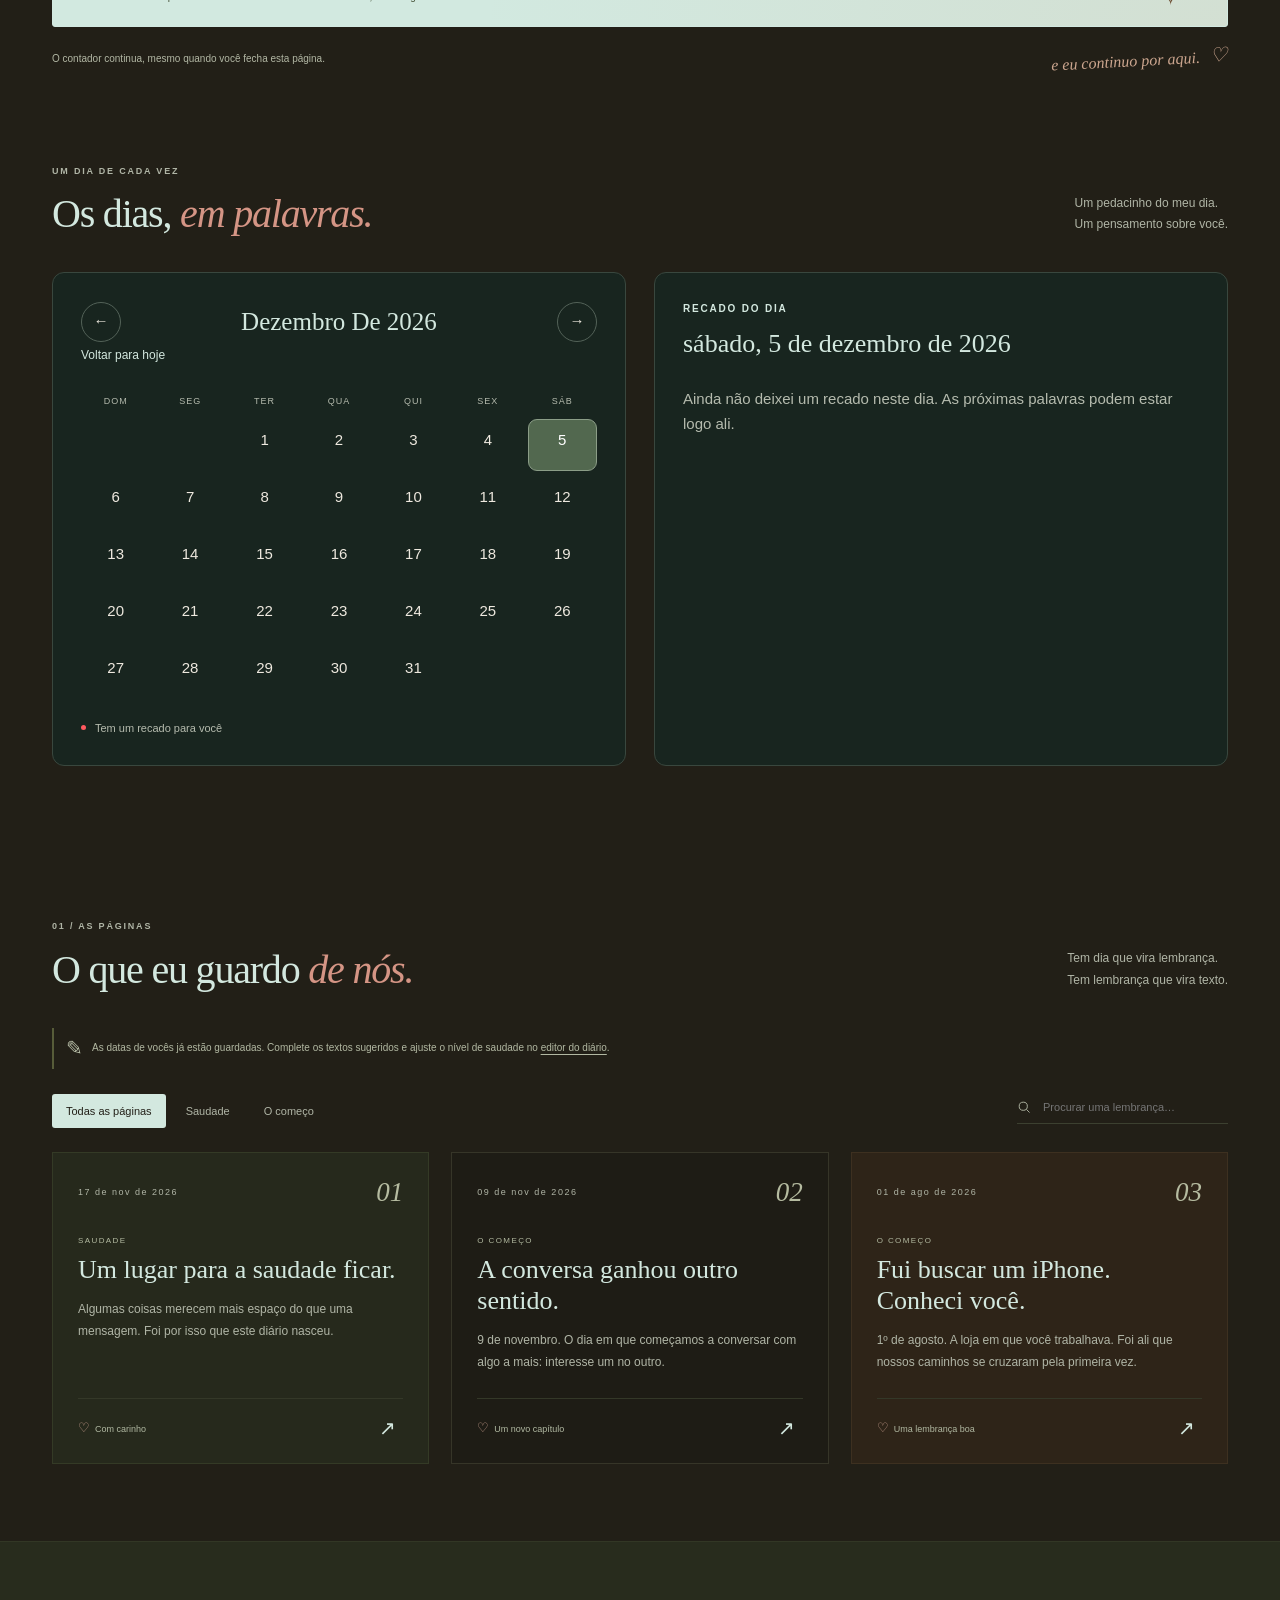
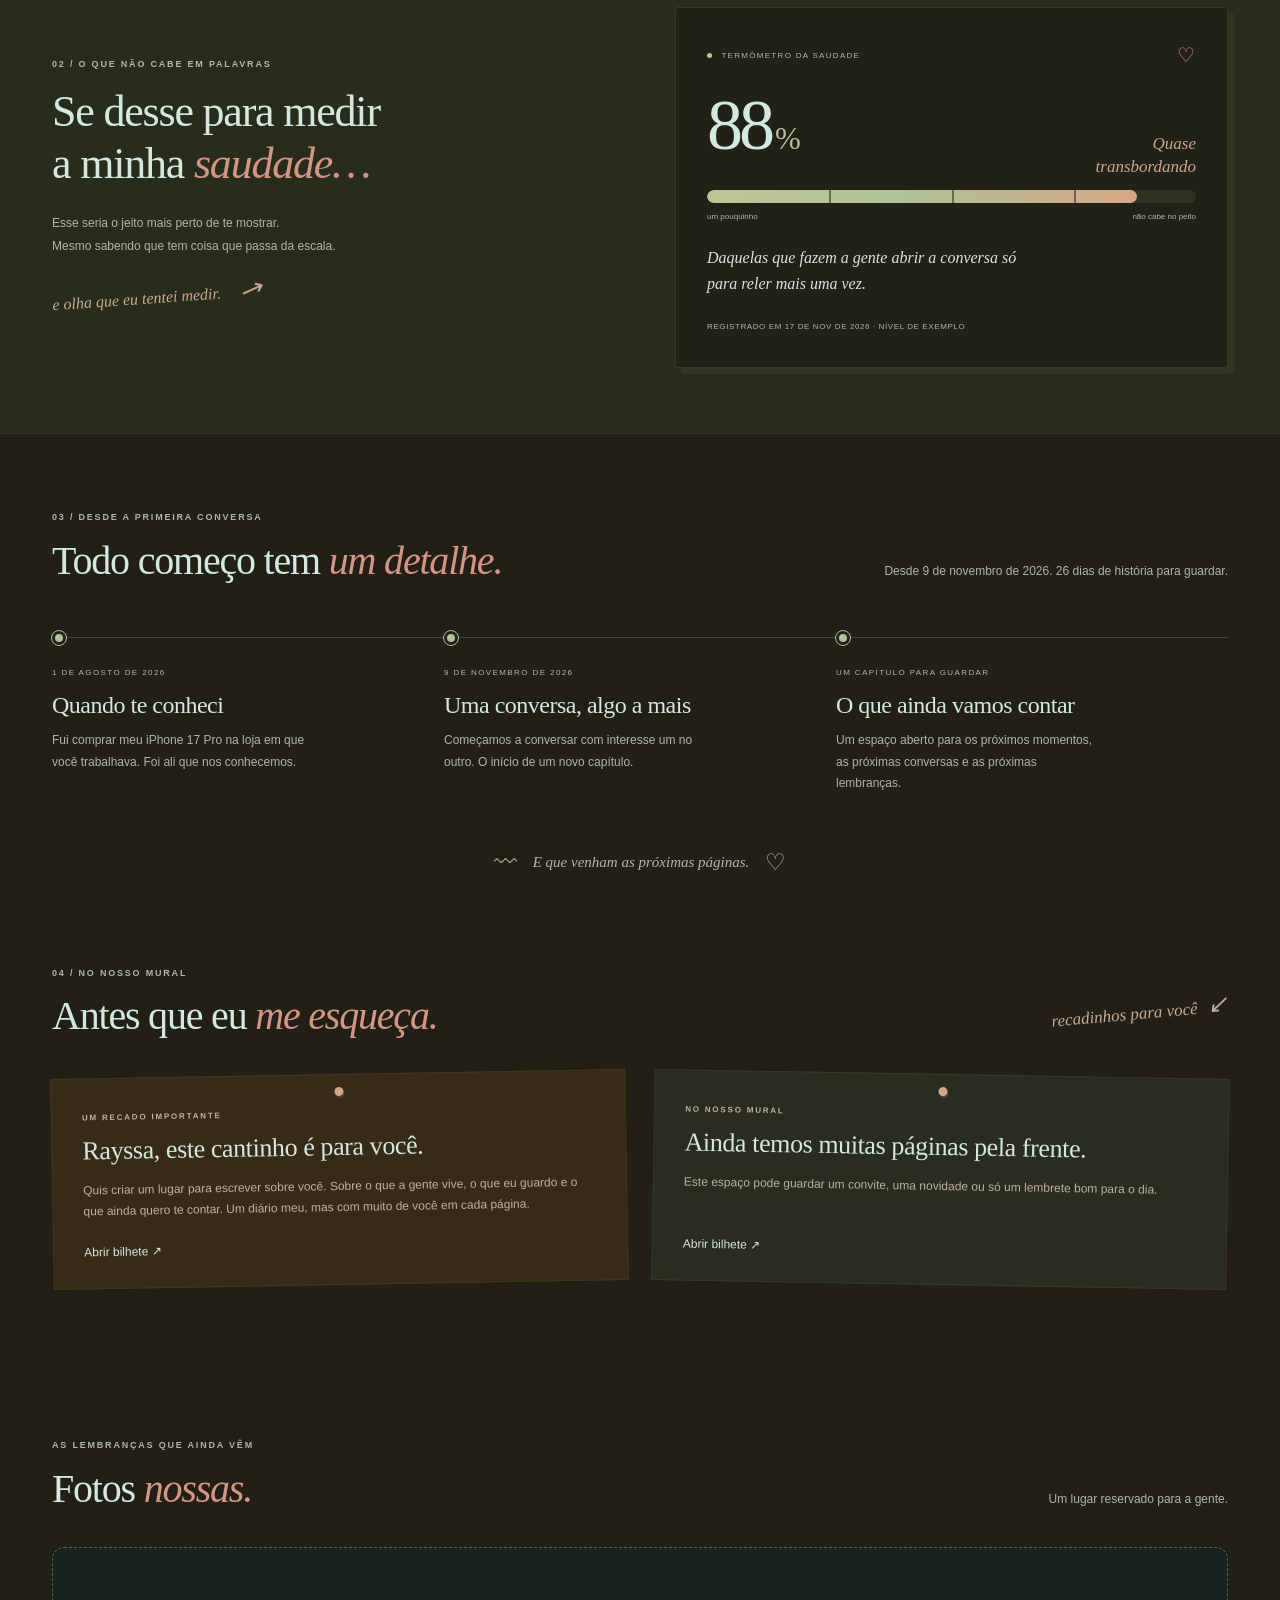
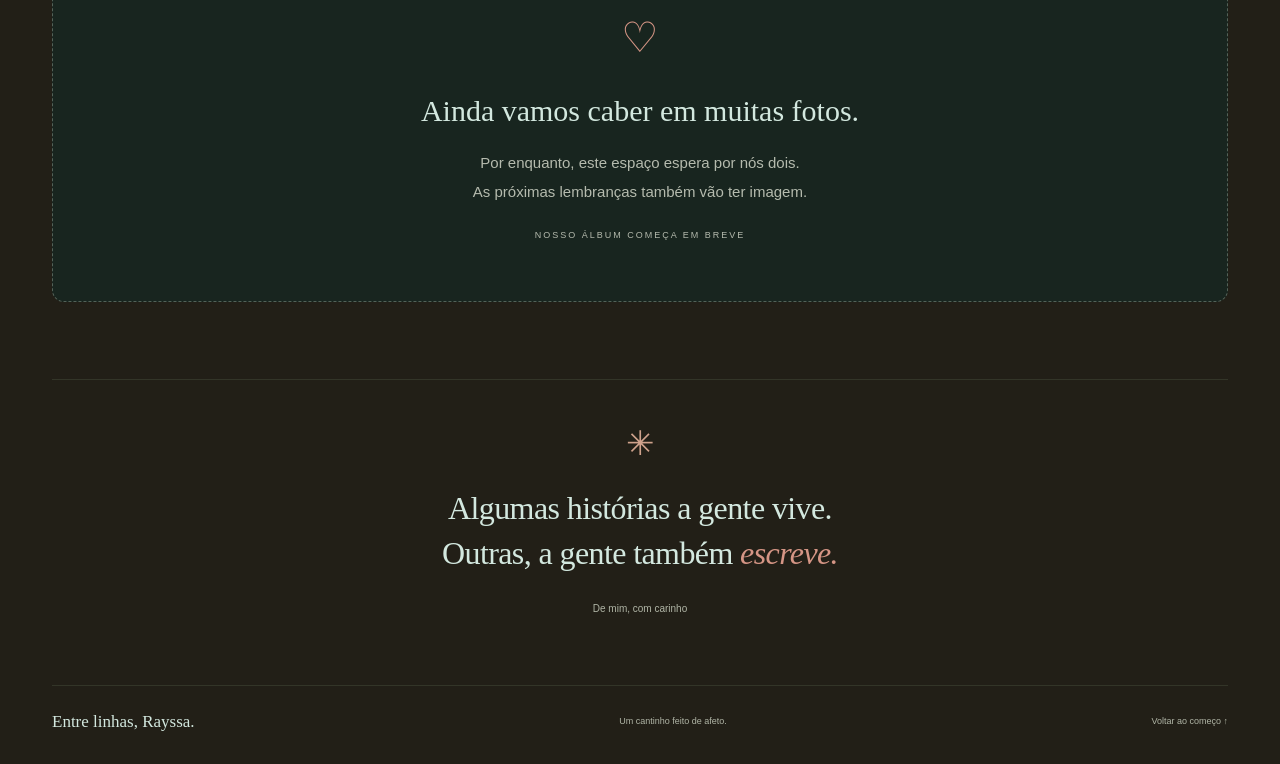
==== commit fcd8cc3a: "Publicar recados aprovados de 9 a 12 de novembro e reservar álbum Fotos nossas" ====
--- a/index.html
+++ b/index.html
@@ -22,7 +22,7 @@
   <div class="draft-ribbon" id="draft-ribbon" hidden>Prévia do seu rascunho neste navegador. <a href="index.html">Ver versão publicada</a></div>
   <header class="header wrap">
     <a class="brand" href="#inicio" aria-label="Página inicial"><img src="assets/flor.svg" width="38" height="42" alt=""><span><strong id="brand-title">Entre linhas, você.</strong><small>UM DIÁRIO, MUITO CARINHO.</small></span></a>
-    <nav aria-label="Navegação principal"><a href="#apaixonado">Tempo apaixonado</a><a href="#calendario">Calendário</a><a href="#diario">O diário</a><a href="#historia">Nossa história</a><a href="#saudade">A saudade</a></nav>
+    <nav aria-label="Navegação principal"><a href="#apaixonado">Tempo apaixonado</a><a href="#calendario">Calendário</a><a href="#fotos-nossas">Fotos nossas</a><a href="#diario">O diário</a><a href="#historia">Nossa história</a><a href="#saudade">A saudade</a></nav>
     <a class="header-note" href="#mural">Mural de recados <span aria-hidden="true">↗</span></a>
   </header>
 
@@ -110,6 +110,10 @@
 
     <section class="notice-section wrap section" id="mural" aria-labelledby="notice-title"><div class="section-heading"><div><p class="eyebrow">04 / NO NOSSO MURAL</p><h2 id="notice-title">Antes que eu <em>me esqueça.</em></h2></div><span class="mural-caption">recadinhos para você <span aria-hidden="true">↙</span></span></div><div class="notice-grid" id="notices"></div></section>
 
+    <section class="wrap section our-photos" id="fotos-nossas" aria-labelledby="our-photos-title">
+      <div class="section-heading"><div><p class="eyebrow">AS LEMBRANÇAS QUE AINDA VÊM</p><h2 id="our-photos-title">Fotos <em>nossas.</em></h2></div><p>Um lugar reservado para a gente.</p></div>
+      <div class="our-photos-empty"><span aria-hidden="true">♡</span><h3>Ainda vamos caber em muitas fotos.</h3><p>Por enquanto, este espaço espera por nós dois.<br>As próximas lembranças também vão ter imagem.</p><small>NOSSO ÁLBUM COMEÇA EM BREVE</small></div>
+    </section>
     <section class="closing wrap"><span class="closing-flower" aria-hidden="true">✳</span><p>Algumas histórias a gente vive.<br>Outras, a gente também <em>escreve.</em></p><small id="signature">De mim, com carinho</small></section>
   </main>
   <footer class="footer wrap"><a href="#inicio" class="footer-brand" id="footer-brand">Entre linhas, você.</a><span>Um cantinho feito de afeto.</span><a href="#inicio">Voltar ao começo ↑</a></footer>
--- a/calendar.css
+++ b/calendar.css
@@ -14,3 +14,11 @@
 .calendar-reading h3{font-size:26px;line-height:1.35}.calendar-reading h4{font-family:var(--serif);font-weight:400;font-size:24px;color:var(--rose);margin:24px 0 12px}
 .calendar-content{white-space:pre-wrap;overflow-wrap:anywhere;font-size:15px;line-height:1.9}.calendar-empty{color:#b5bbae;margin-top:25px}.calendar-reading article+article{border-top:1px solid #39473e;margin-top:28px}
 @media(max-width:720px){.calendar-layout{grid-template-columns:1fr;gap:16px}.calendar-panel,.calendar-reading{padding:20px}.calendar-day{min-height:46px}.calendar-toolbar h3{font-size:22px}}
+
+.our-photos-empty{padding:55px 25px;text-align:center;border:1px dashed #536258;border-radius:12px;background:#18251f}
+.our-photos-empty>span{font-size:42px;color:var(--rose)}
+.our-photos-empty h3{font-size:30px;margin:14px 0}
+.our-photos-empty p{color:#b5bbae;line-height:1.9}
+.our-photos-empty small{font-size:9px;letter-spacing:2px;color:#b5bbae}
+.header nav{flex-wrap:wrap;justify-content:center;row-gap:12px}
+@media(max-width:600px){.our-photos-empty{padding:35px 20px}.our-photos-empty h3{font-size:25px}}
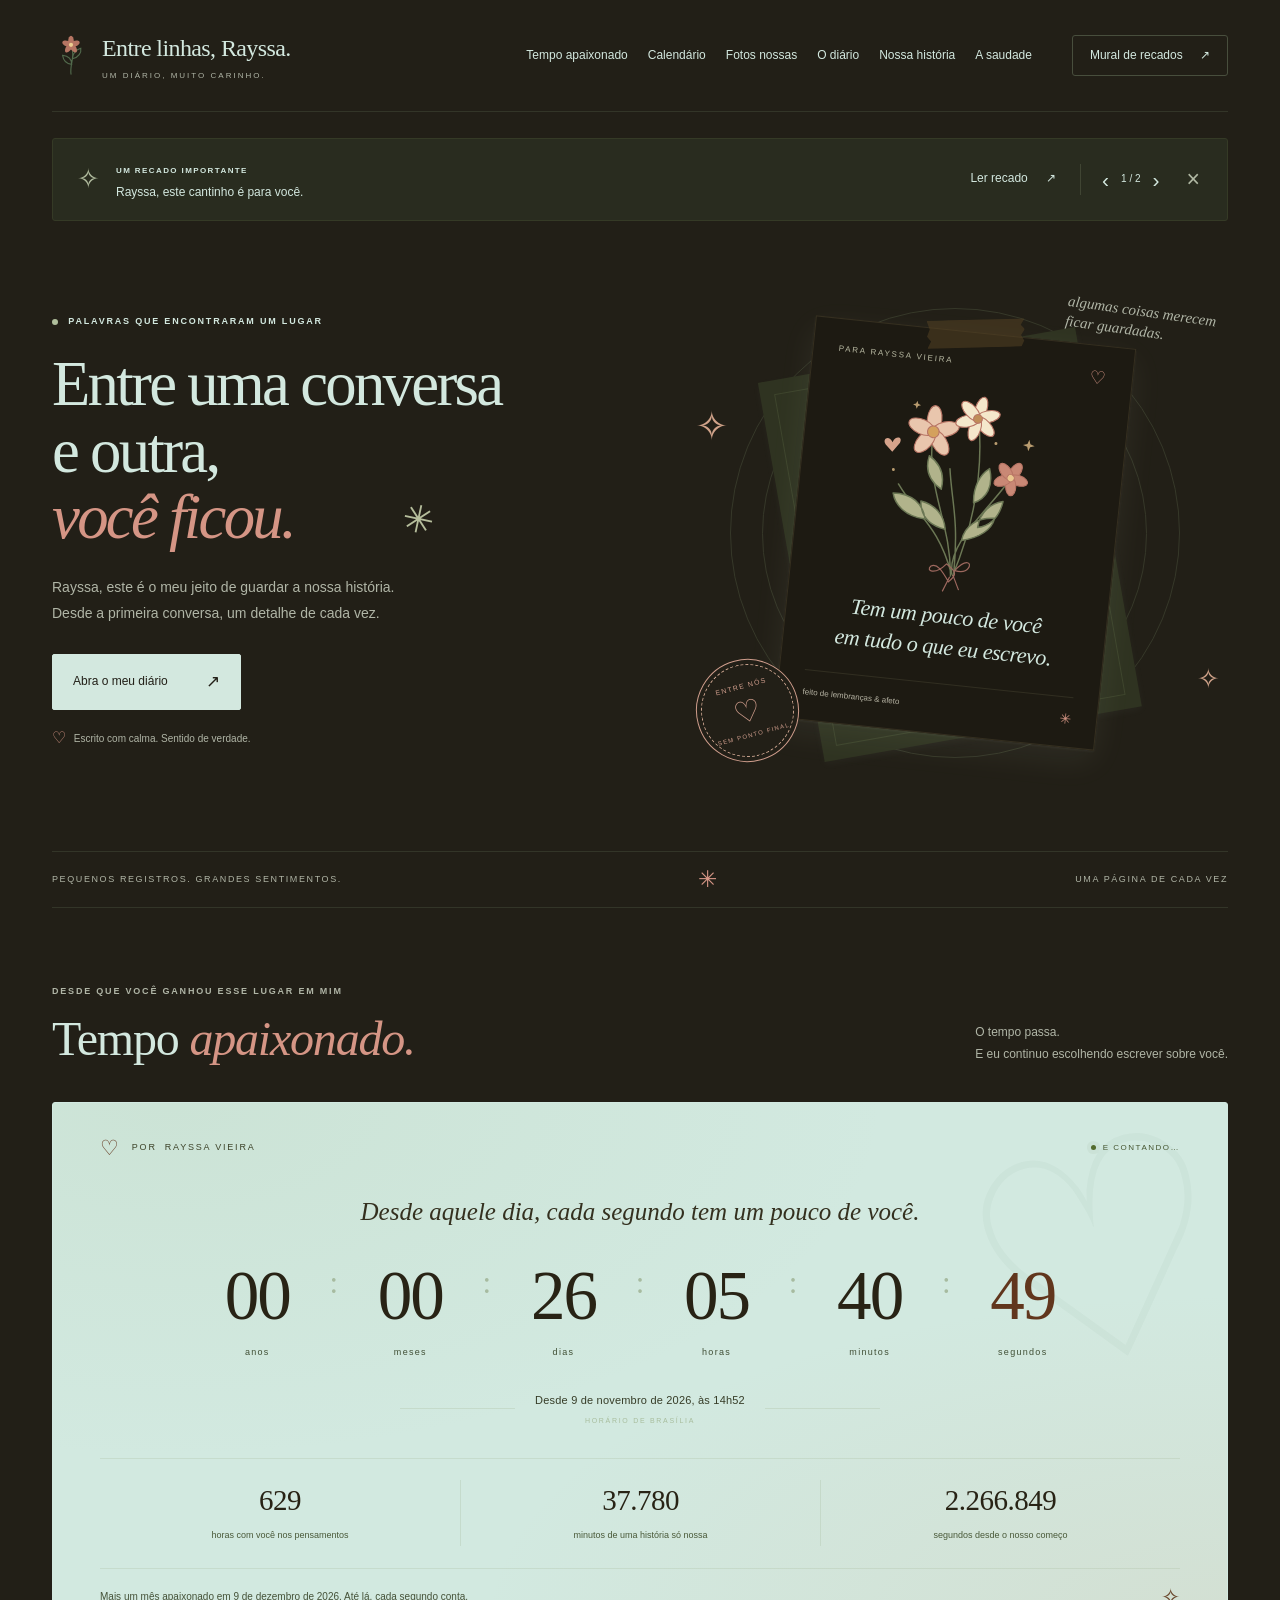
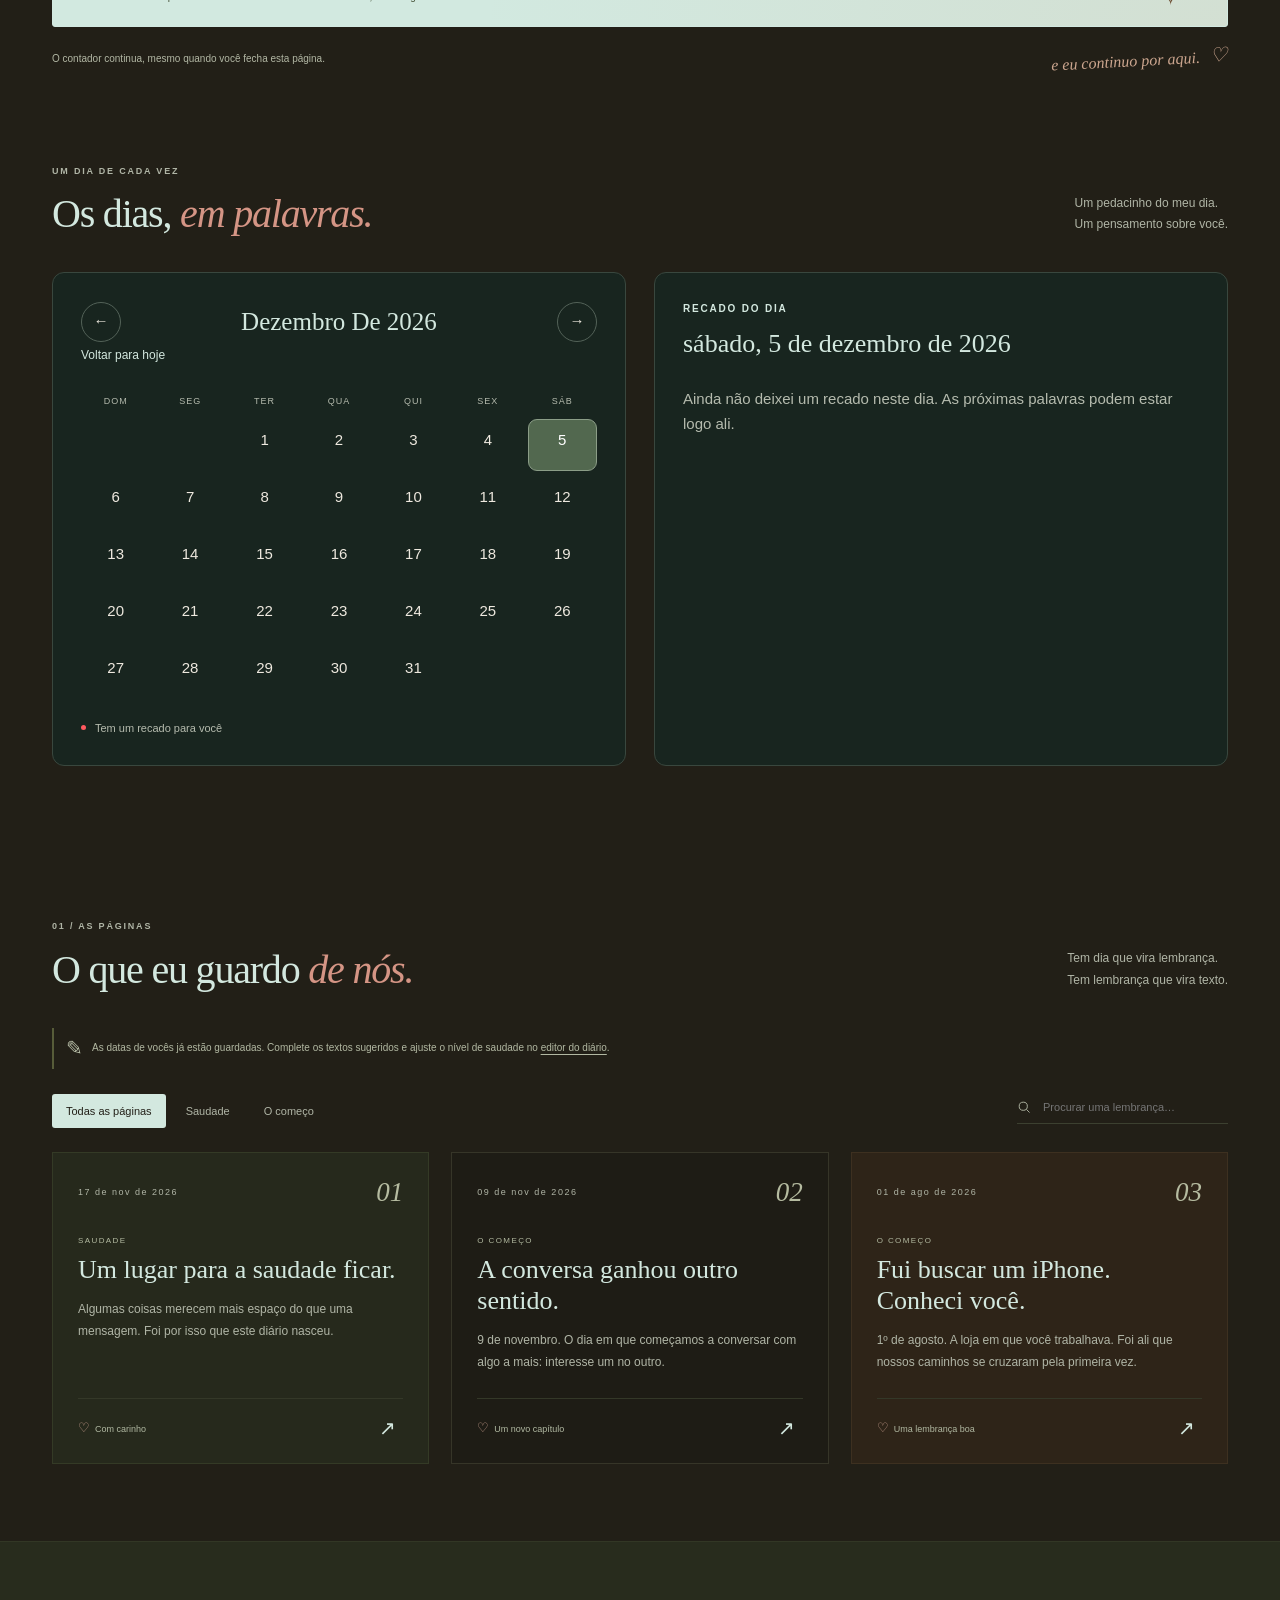
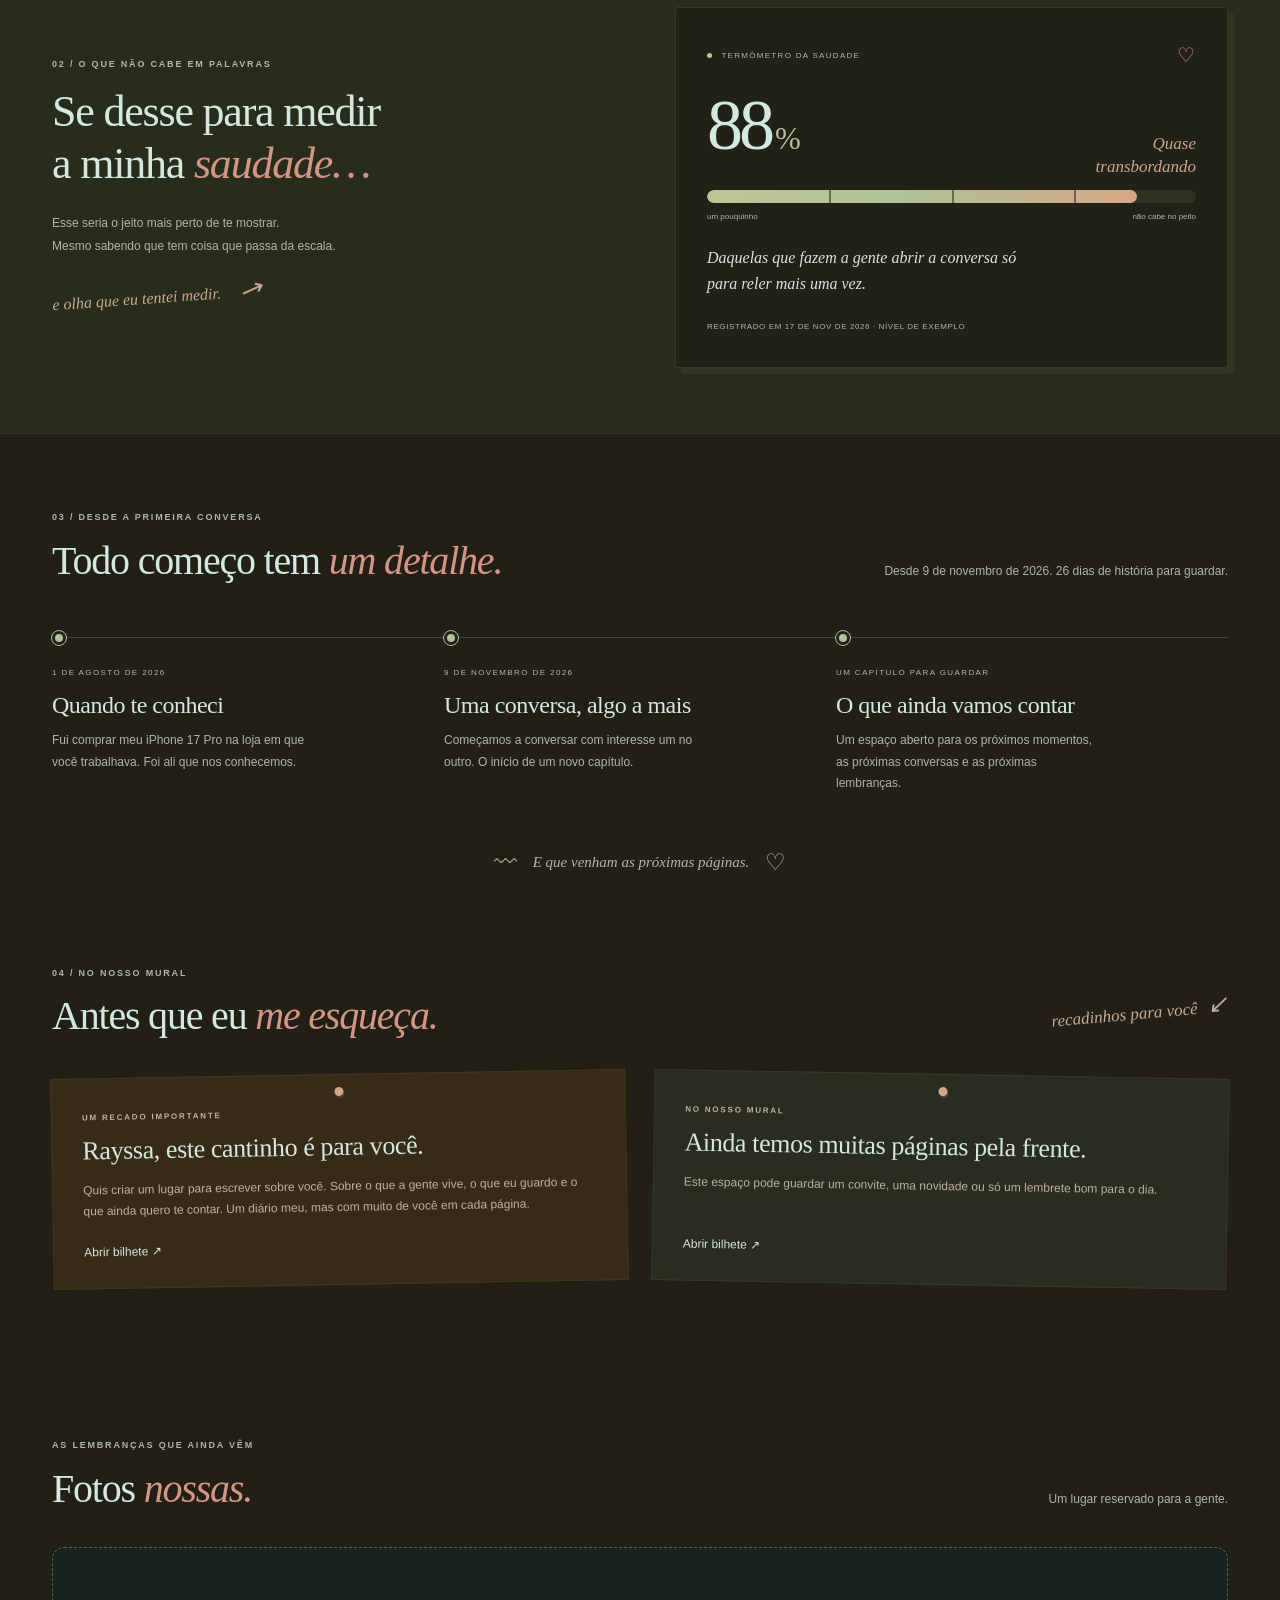
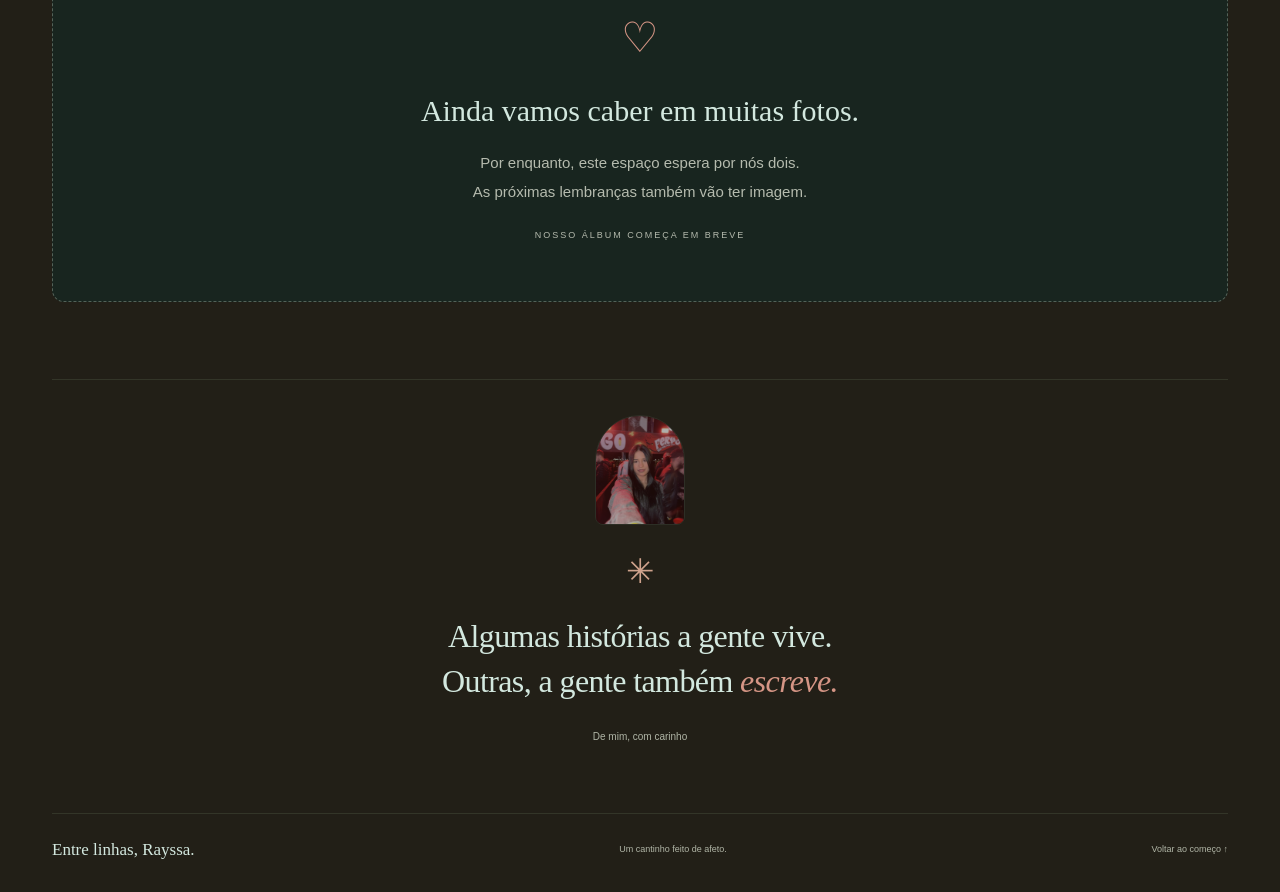
==== commit f500a9da: "Incluir retrato translúcido da Rayssa no encerramento do diário" ====
--- a/index.html
+++ b/index.html
@@ -114,7 +114,7 @@
       <div class="section-heading"><div><p class="eyebrow">AS LEMBRANÇAS QUE AINDA VÊM</p><h2 id="our-photos-title">Fotos <em>nossas.</em></h2></div><p>Um lugar reservado para a gente.</p></div>
       <div class="our-photos-empty"><span aria-hidden="true">♡</span><h3>Ainda vamos caber em muitas fotos.</h3><p>Por enquanto, este espaço espera por nós dois.<br>As próximas lembranças também vão ter imagem.</p><small>NOSSO ÁLBUM COMEÇA EM BREVE</small></div>
     </section>
-    <section class="closing wrap"><span class="closing-flower" aria-hidden="true">✳</span><p>Algumas histórias a gente vive.<br>Outras, a gente também <em>escreve.</em></p><small id="signature">De mim, com carinho</small></section>
+    <section class="closing wrap"><img class="closing-portrait" src="assets/retrato-rayssa.jpg" alt="Retrato da Rayssa" width="90" height="110" loading="lazy"><span class="closing-flower" aria-hidden="true">✳</span><p>Algumas histórias a gente vive.<br>Outras, a gente também <em>escreve.</em></p><small id="signature">De mim, com carinho</small></section>
   </main>
   <footer class="footer wrap"><a href="#inicio" class="footer-brand" id="footer-brand">Entre linhas, você.</a><span>Um cantinho feito de afeto.</span><a href="#inicio">Voltar ao começo ↑</a></footer>
   <dialog id="reading-dialog" class="reading-dialog" aria-labelledby="dialog-title"><div class="dialog-top"><span class="eyebrow" id="dialog-label"></span><button type="button" class="dialog-close" aria-label="Fechar leitura" id="close-dialog">×</button></div><div class="dialog-paper"><p class="dialog-date" id="dialog-date"></p><h2 id="dialog-title"></h2><p class="dialog-mood" id="dialog-mood"></p><div class="dialog-body" id="dialog-body"></div><p class="dialog-signature" id="dialog-signature"></p><div class="dialog-navigation" id="dialog-navigation"><button type="button" class="text-button" id="previous-entry">← Página anterior</button><button type="button" class="text-button" id="next-entry">Próxima página →</button></div></div></dialog>
--- a/calendar.css
+++ b/calendar.css
@@ -22,3 +22,5 @@
 .our-photos-empty small{font-size:9px;letter-spacing:2px;color:#b5bbae}
 .header nav{flex-wrap:wrap;justify-content:center;row-gap:12px}
 @media(max-width:600px){.our-photos-empty{padding:35px 20px}.our-photos-empty h3{font-size:25px}}
+
+.closing .closing-portrait{display:block;width:90px;height:110px;object-fit:cover;object-position:center 47%;margin:0 auto 18px;border-radius:45px 45px 8px 8px;opacity:.7;filter:saturate(.75);border:1px solid var(--line)}
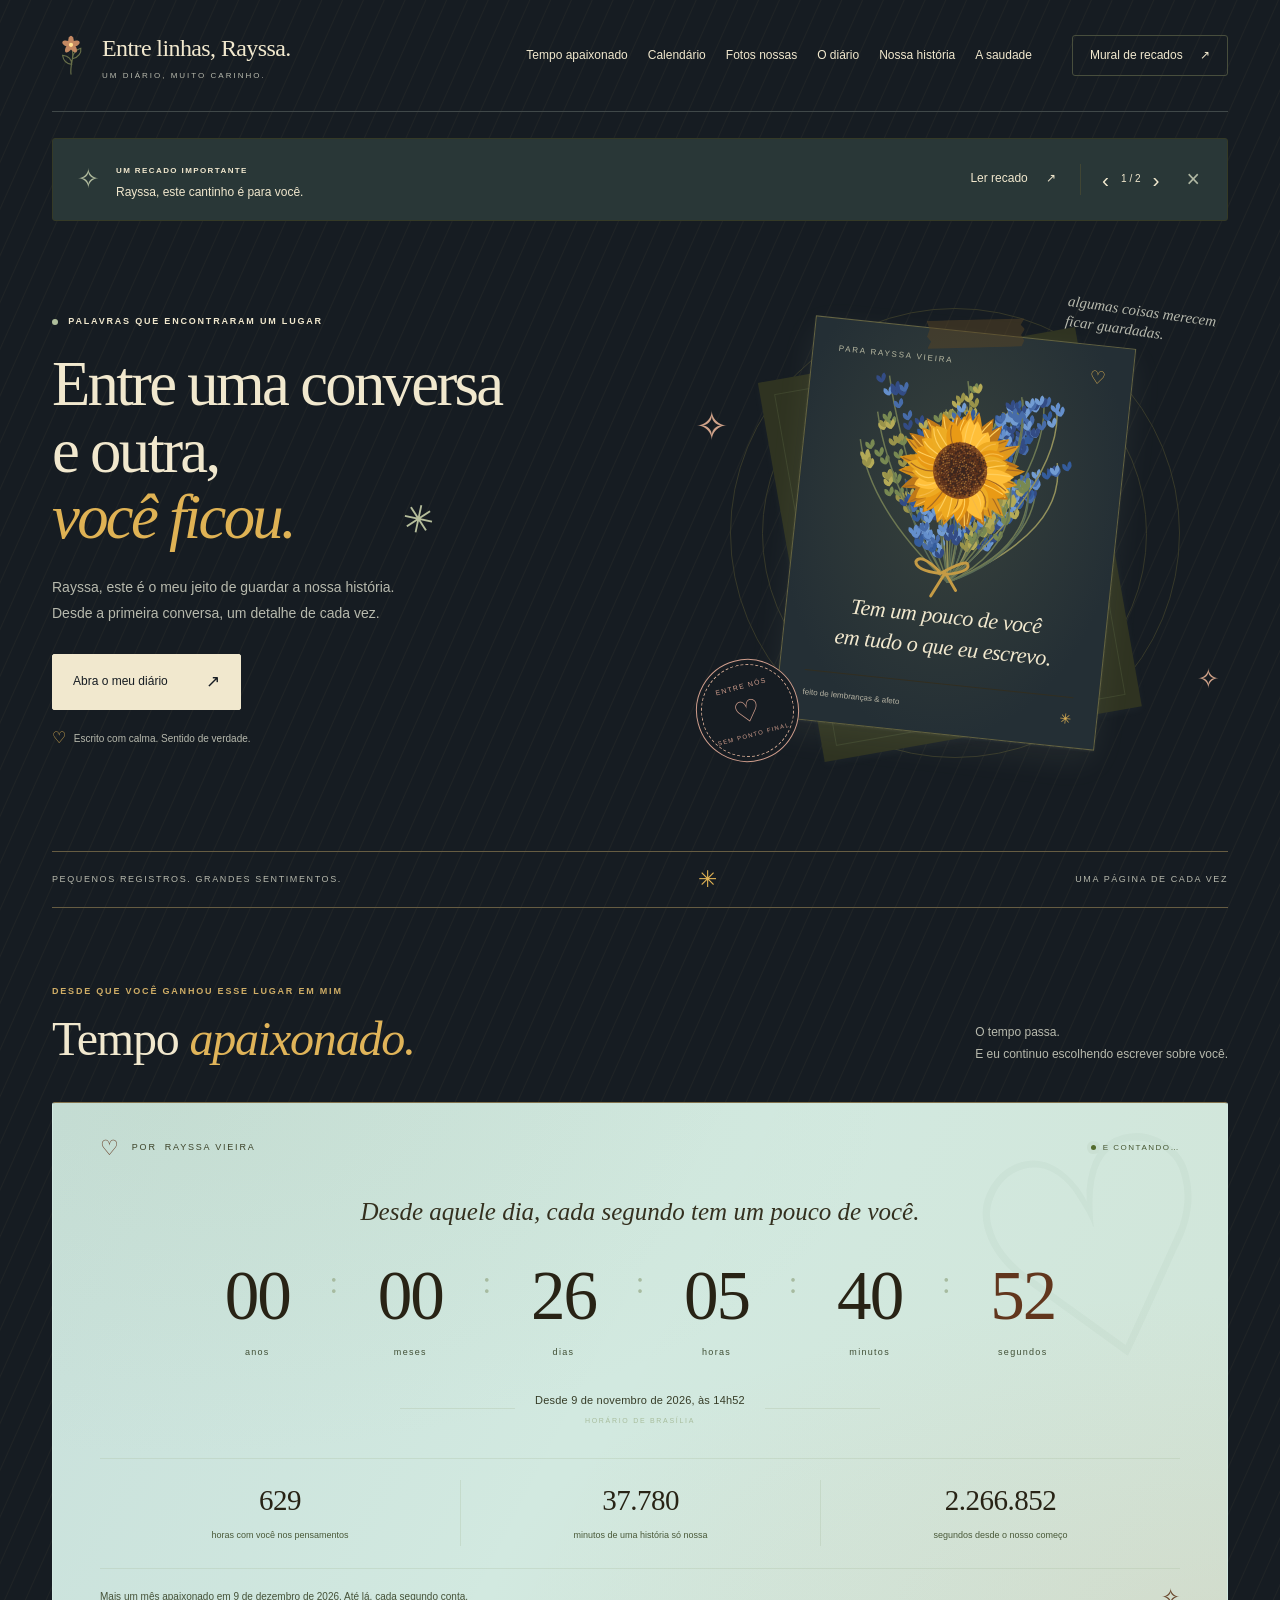
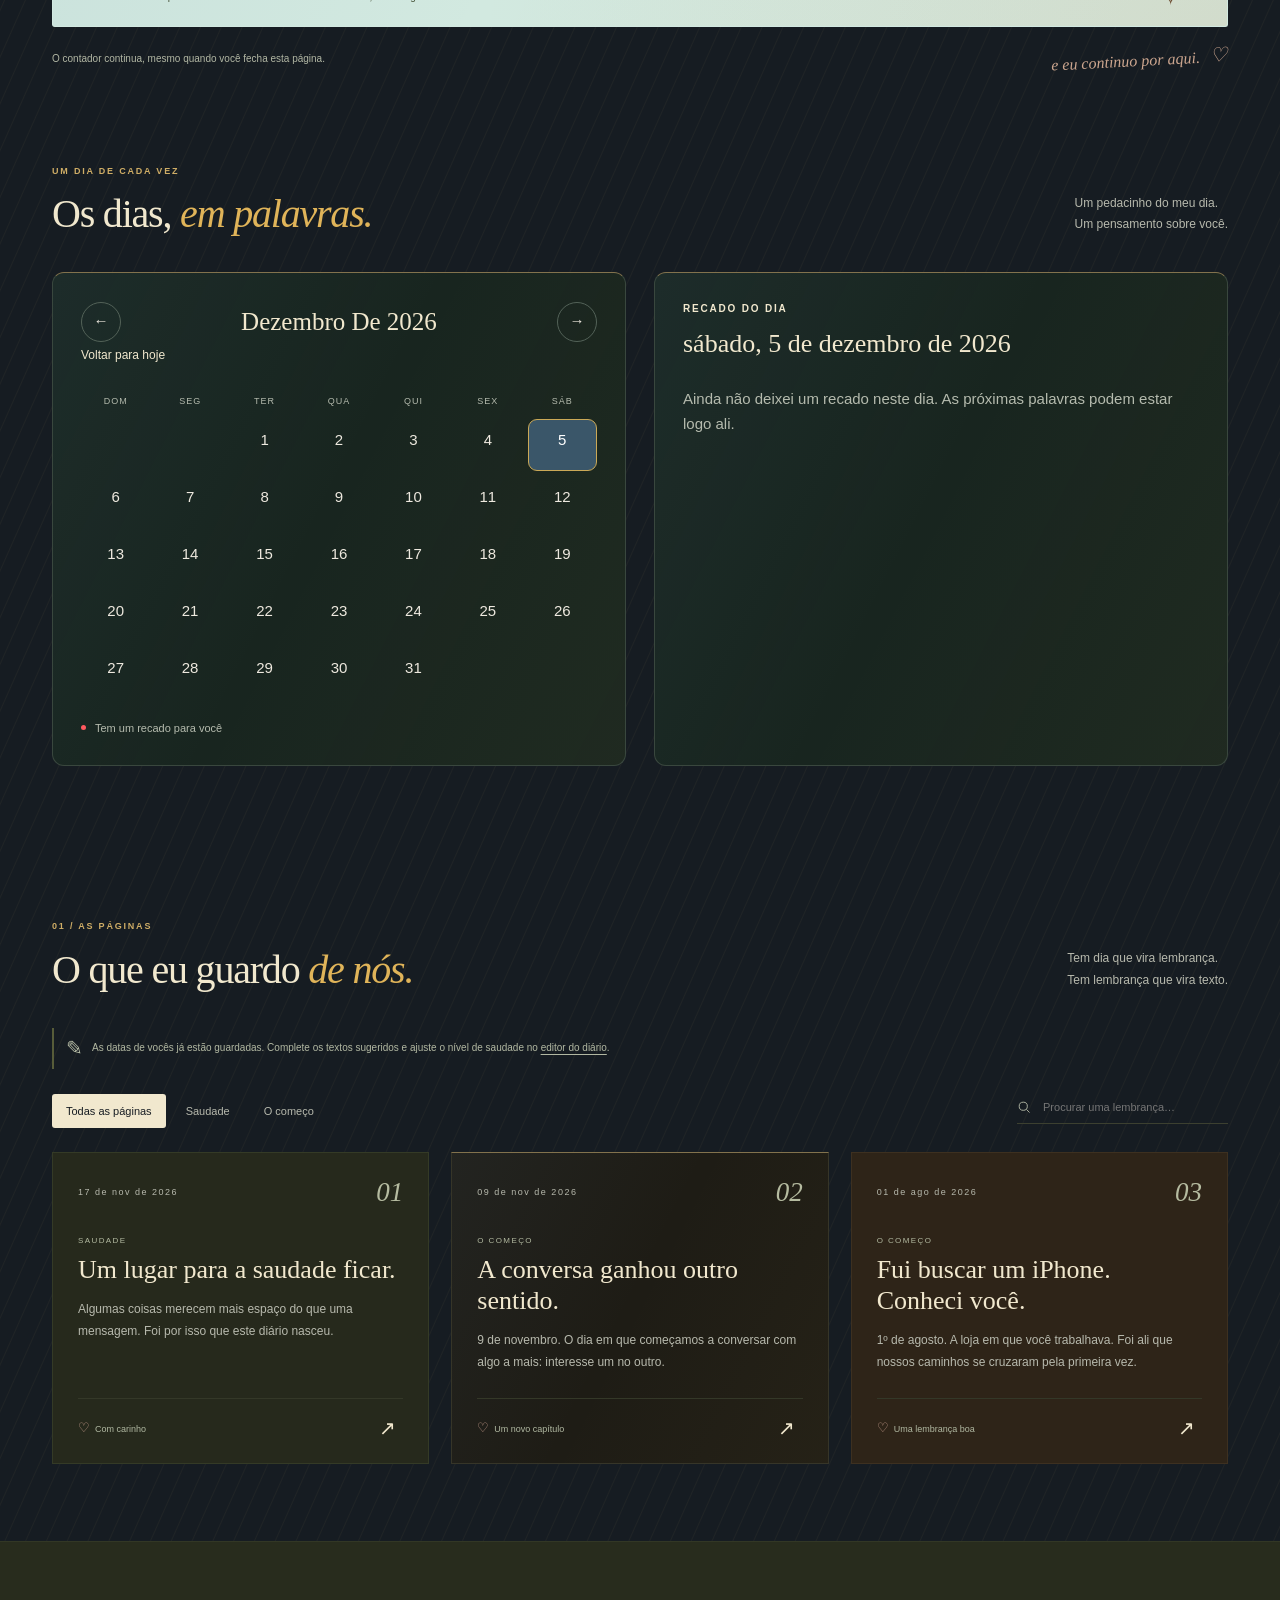
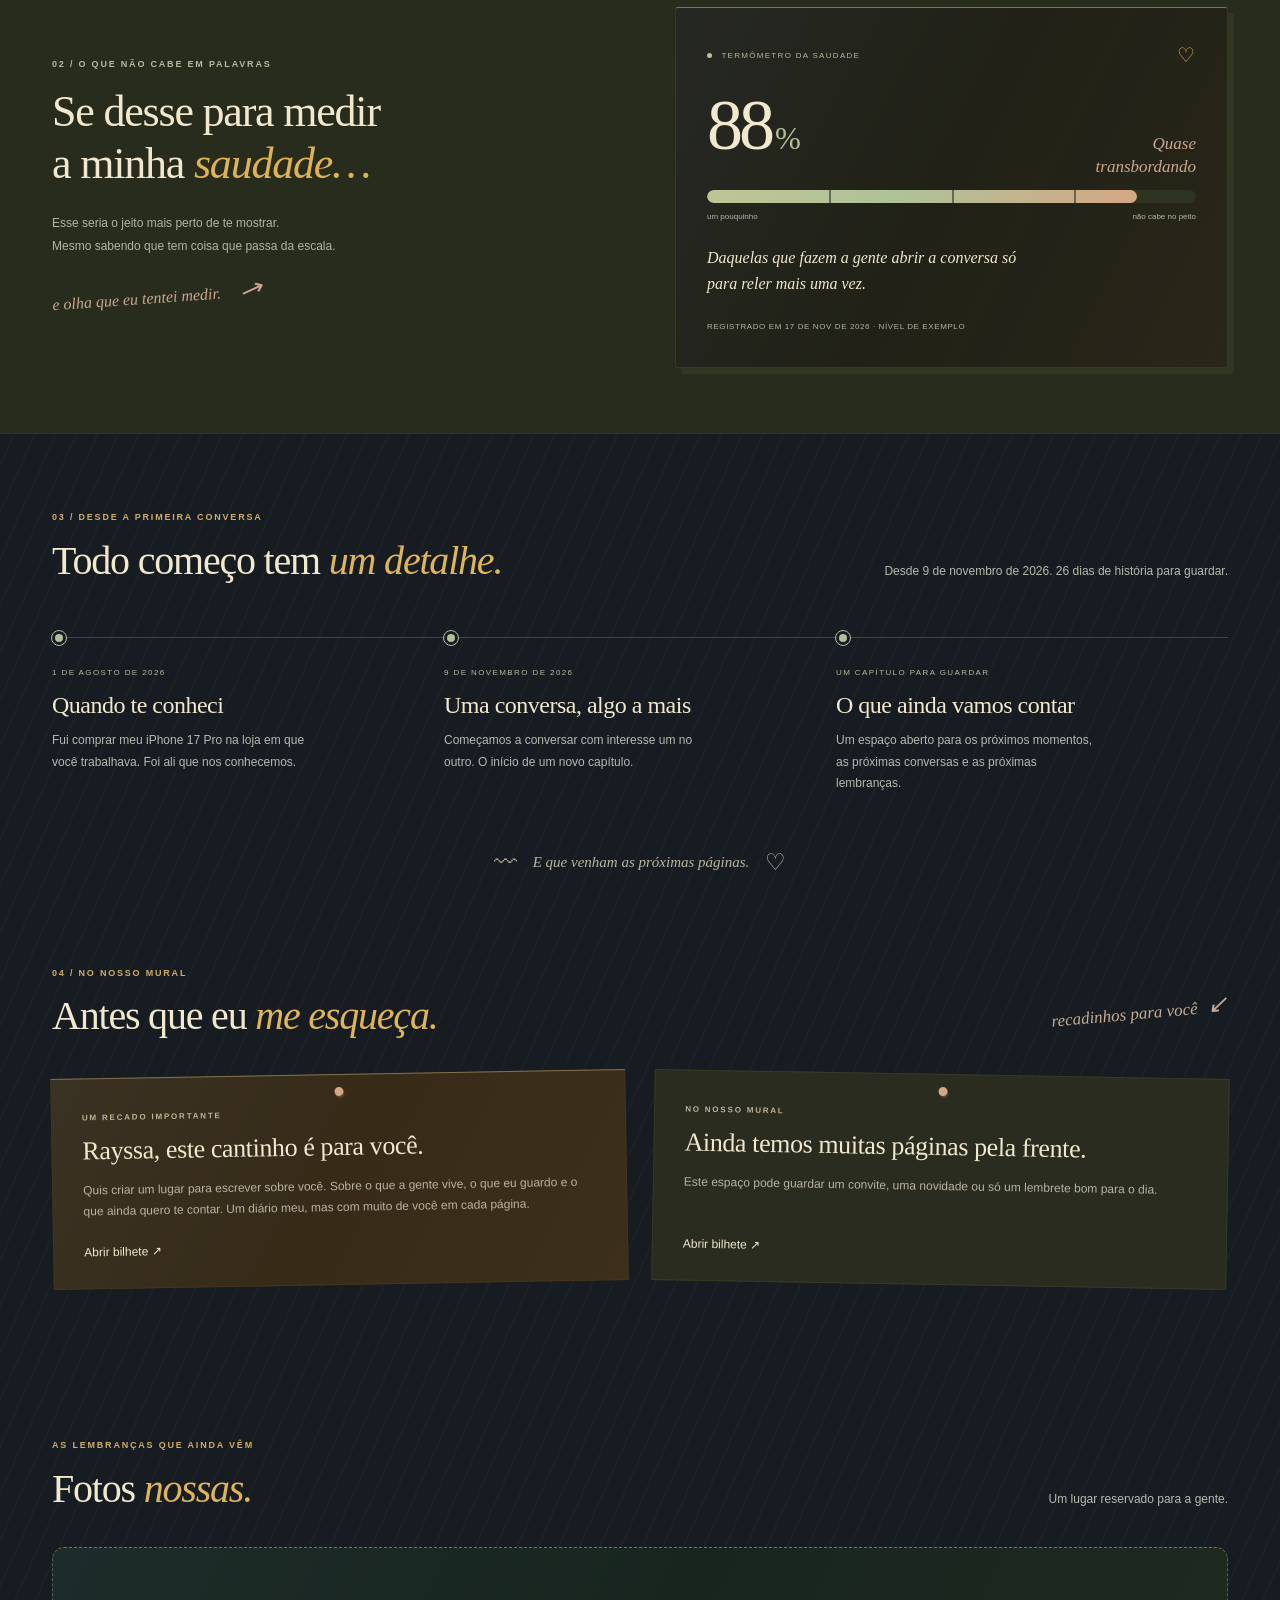
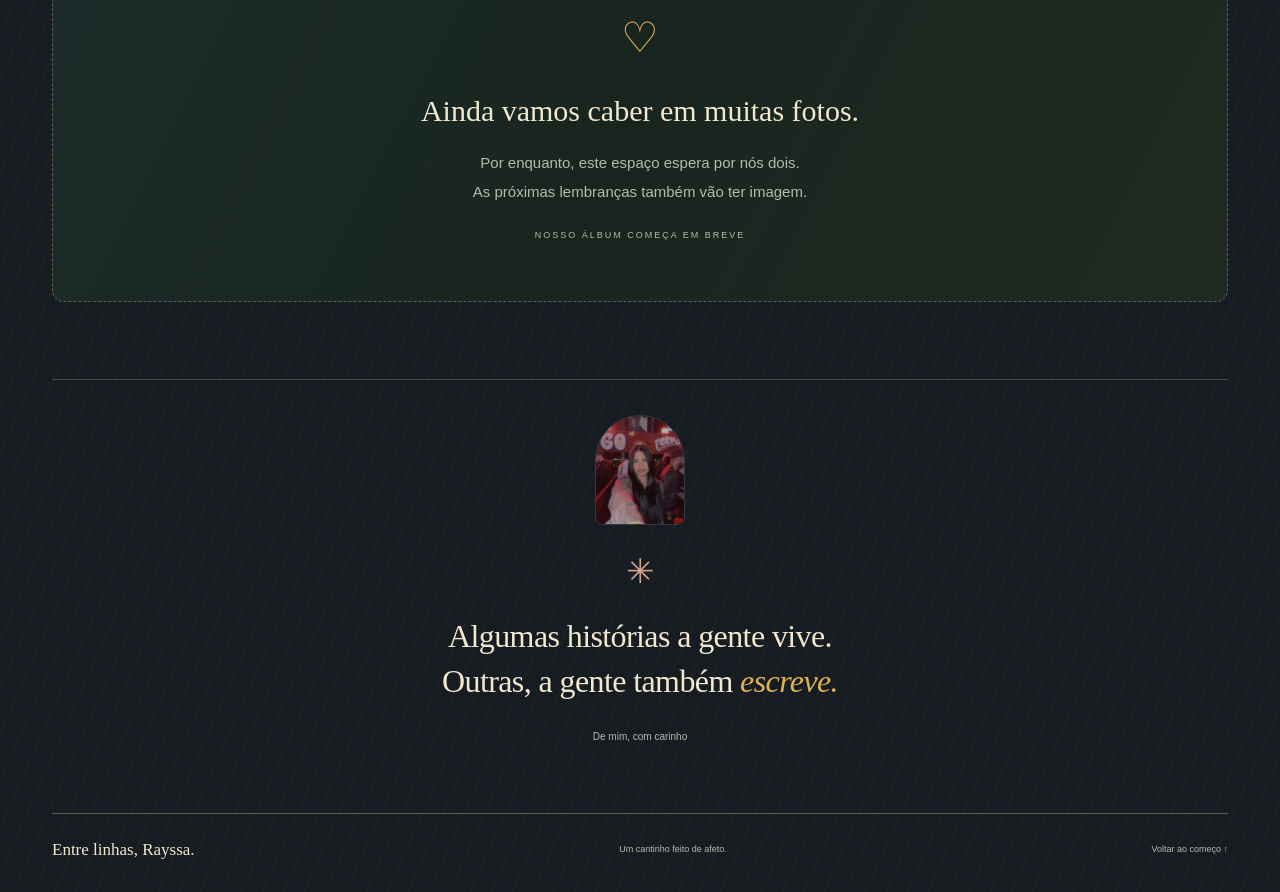
==== commit de953fec: "Ilustrar o buquê com girassol e ramos azuis e aplicar a paleta noturna ao diário" ====
--- a/index.html
+++ b/index.html
@@ -16,6 +16,7 @@
   <script src="romance.js" defer></script>
   <link rel="stylesheet" href="calendar.css">
   <script defer src="calendar.js"></script>
+<link rel="stylesheet" href="girassois.css">
 </head>
 <body>
   <a class="skip-link" href="#conteudo">Pular para o conteúdo</a>
@@ -43,14 +44,14 @@
         <a class="button" href="#diario">Abra o meu diário <span aria-hidden="true">↗</span></a>
         <p class="hero-footnote"><span aria-hidden="true">♡</span> Escrito com calma. Sentido de verdade.</p>
       </div>
-      <div class="hero-art" aria-label="Ilustração de um cartão com flores, feito para você" role="img">
+      <div class="hero-art" aria-label="Cartão com um girassol dourado entre ramos de flores azuis, inspirado na pintura de Van Gogh" role="img">
         <span class="art-ring ring-one"></span><span class="art-ring ring-two"></span>
         <span class="art-caption">algumas coisas merecem<br>ficar guardadas.</span>
         <div class="back-paper"></div>
         <div class="postcard">
           <span class="tape"></span>
           <div class="postcard-top"><span>PARA <span id="card-recipient">VOCÊ</span></span><span aria-hidden="true">♡</span></div>
-          <img src="assets/bouquet.svg" alt="" class="bouquet" width="300" height="300">
+          <img src="assets/bouquet.svg?v=girassol" alt="" class="bouquet" width="300" height="300">
           <p>Tem um pouco de você<br>em tudo o que eu escrevo.</p>
           <div class="postcard-bottom"><span>feito de lembranças & afeto</span><span aria-hidden="true">✳</span></div>
         </div>
--- a/girassois.css
+++ b/girassois.css
@@ -0,0 +1,8 @@
+:root{--paper:#161c22;--white:#20282d;--ink:#f1e8ce;--green:#e9e4cc;--muted:#b7b9ad;--line:#404849;--rose:#dfb254;--sage:#293737;--pale:#28363b}
+body{background-color:var(--paper);background-image:repeating-linear-gradient(114deg,transparent 0 8px,#b29b6010 9px,transparent 10px 19px)}
+.postcard{background:radial-gradient(ellipse at 48% 40%,#37413c,#242f35 73%);border-color:#646444}.bouquet{object-fit:contain}
+.section-heading .eyebrow,.editor-section .eyebrow{color:#cfad66}.section-heading h2 em{color:#e0b459}
+.section-heading::first-letter{color:inherit}
+.entry,.notice,.longing-meter,.love-card,.calendar-panel,.calendar-reading,.editor-section,.our-photos-empty{border-top-color:#82724d;background-image:linear-gradient(117deg,#577ba115,transparent 48%,#ba933a0c)}
+.chapter-divider,.footer,.calendar-toolbar{border-color:#665c42}.calendar-day[aria-pressed=true]{background:#3a5669}.calendar-day[aria-current]{border-color:#cba957}
+.header nav a:after{background:#d8b251}.header .brand img{filter:sepia(.5) saturate(1.4)}.calendar-dot,.calendar-legend i{background:#ff595f}
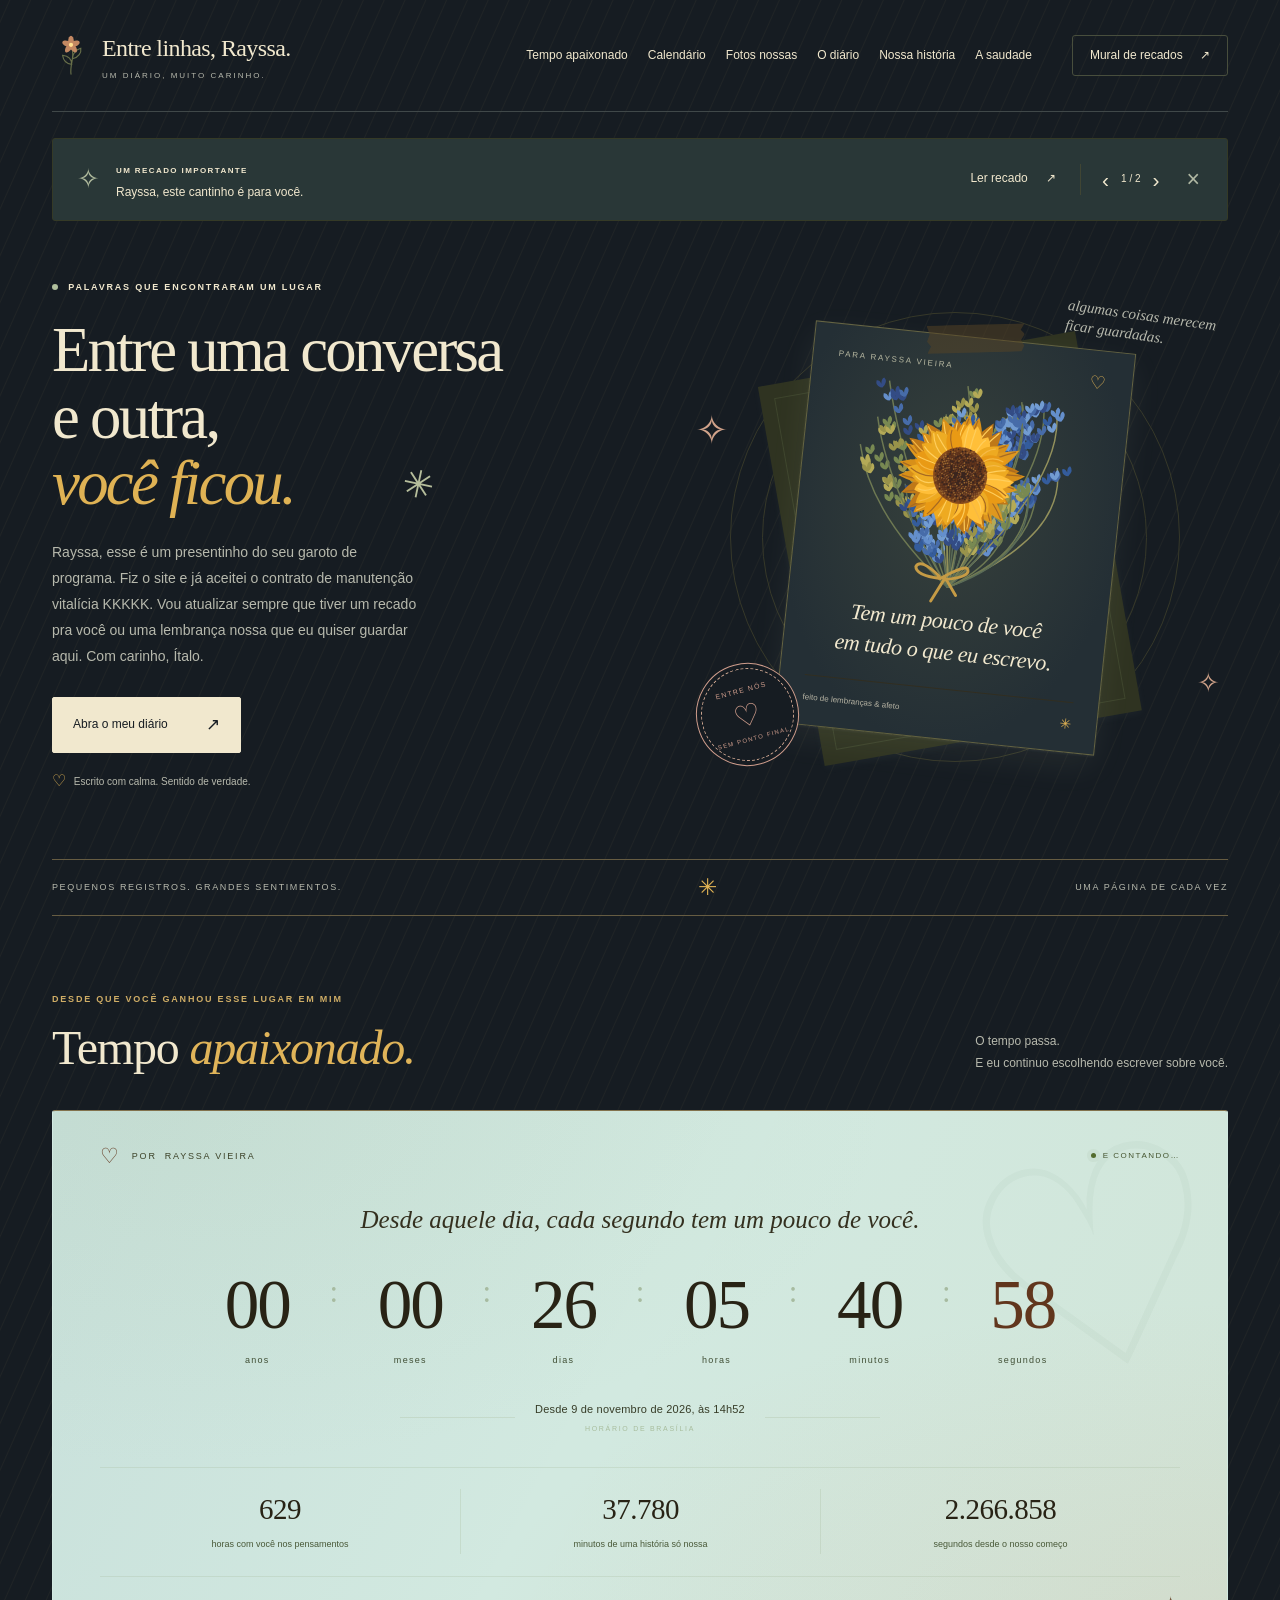
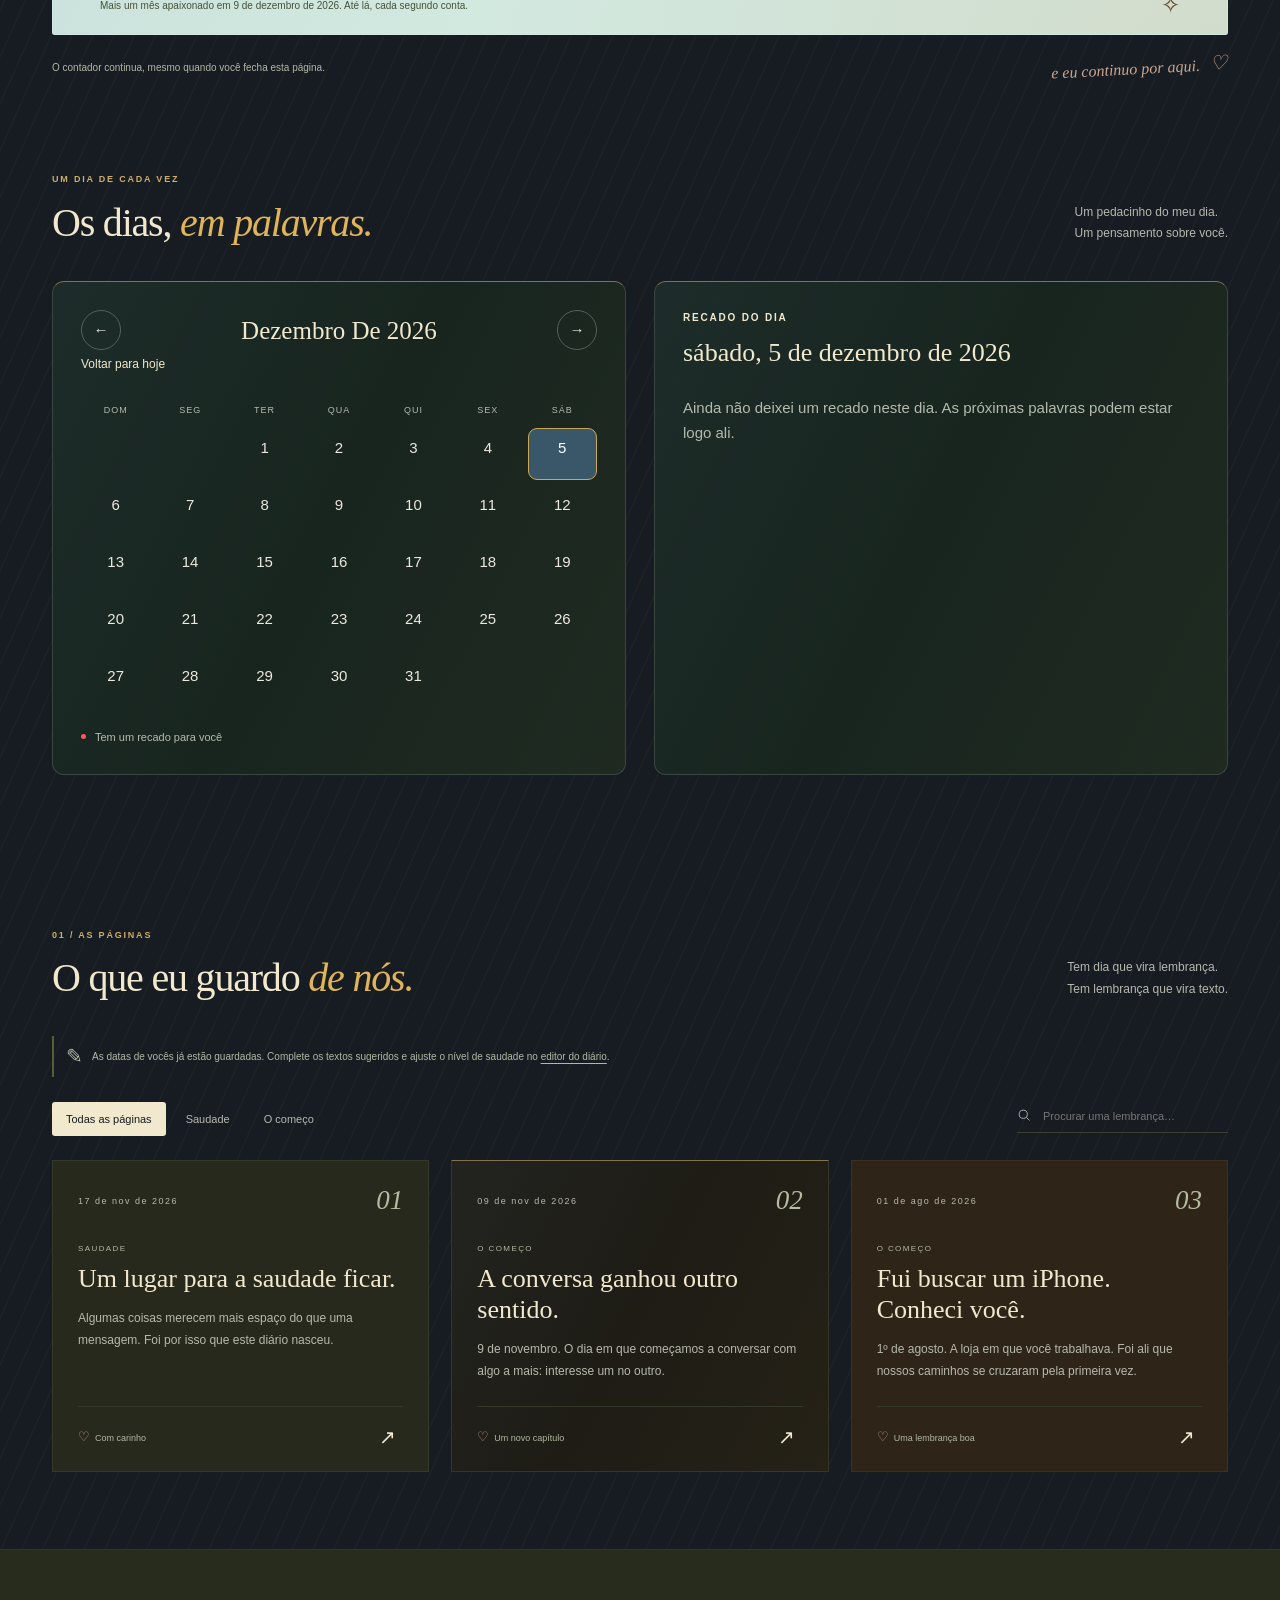
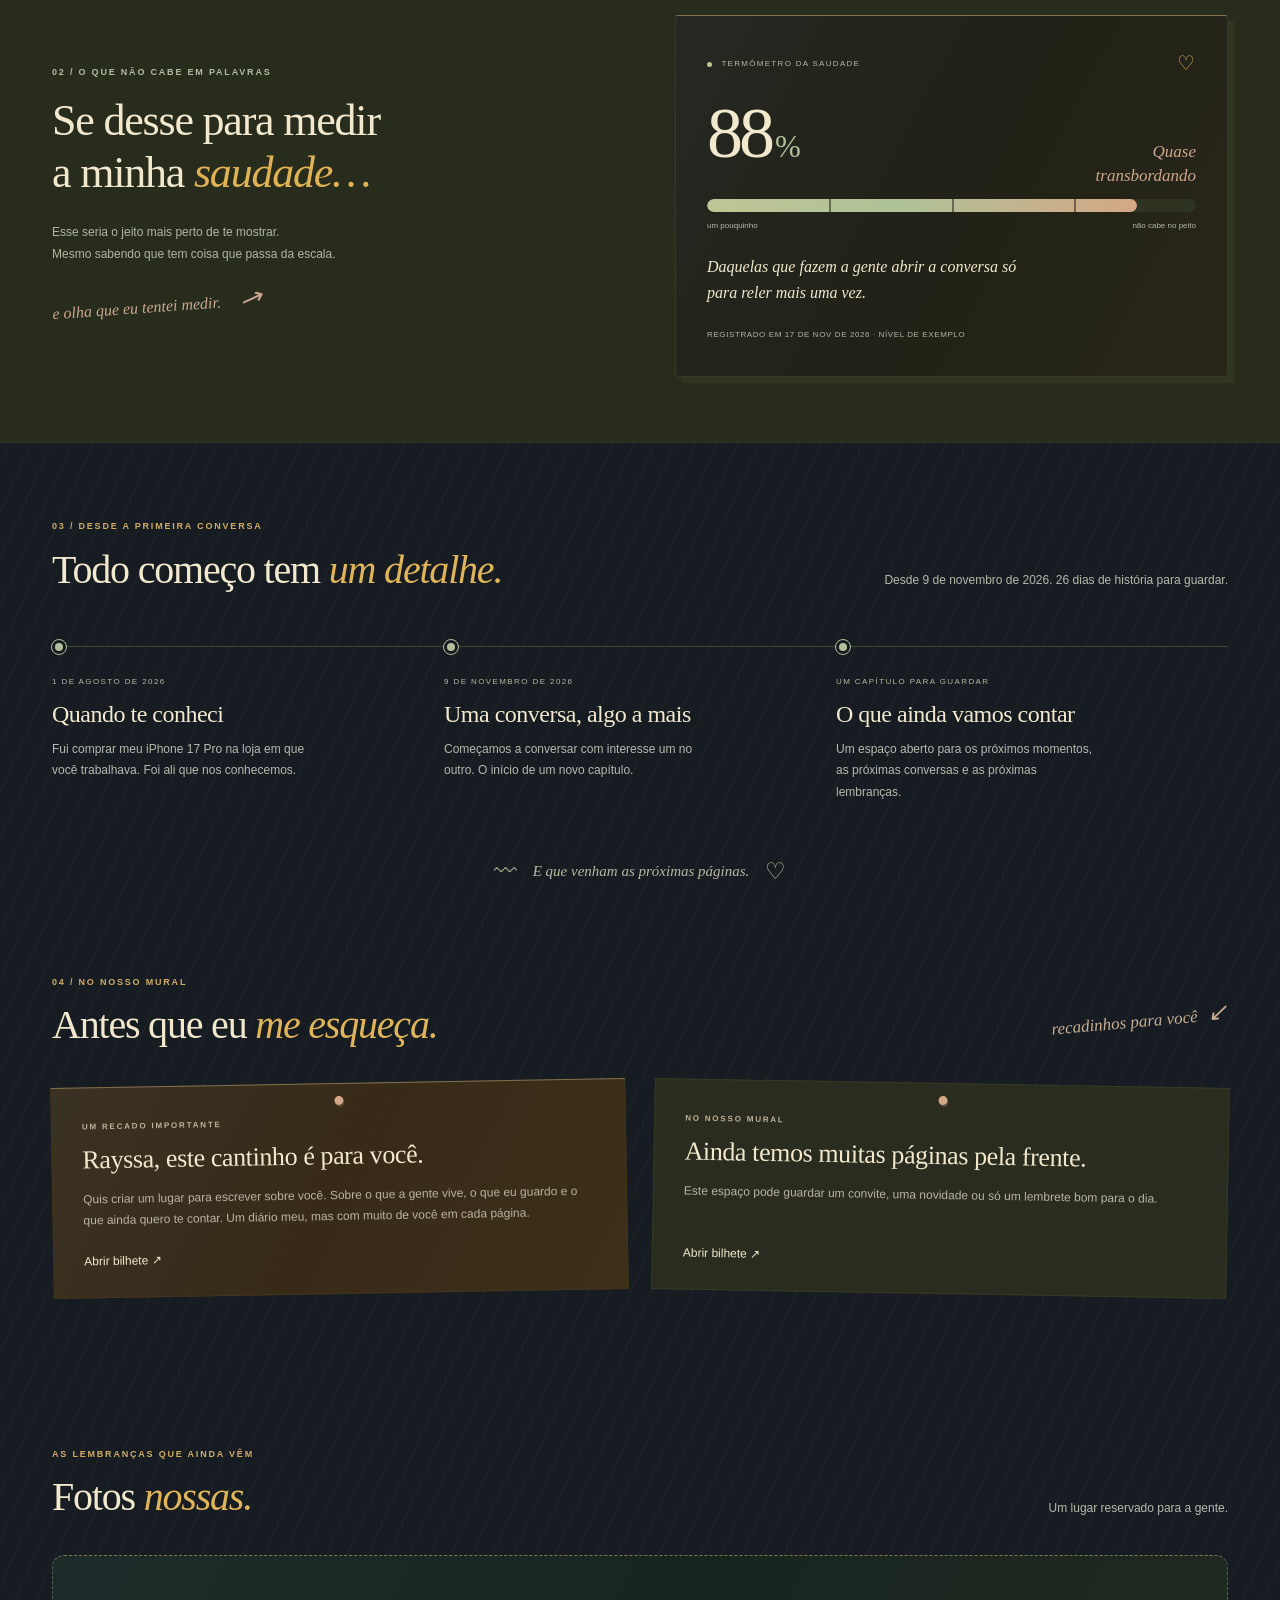
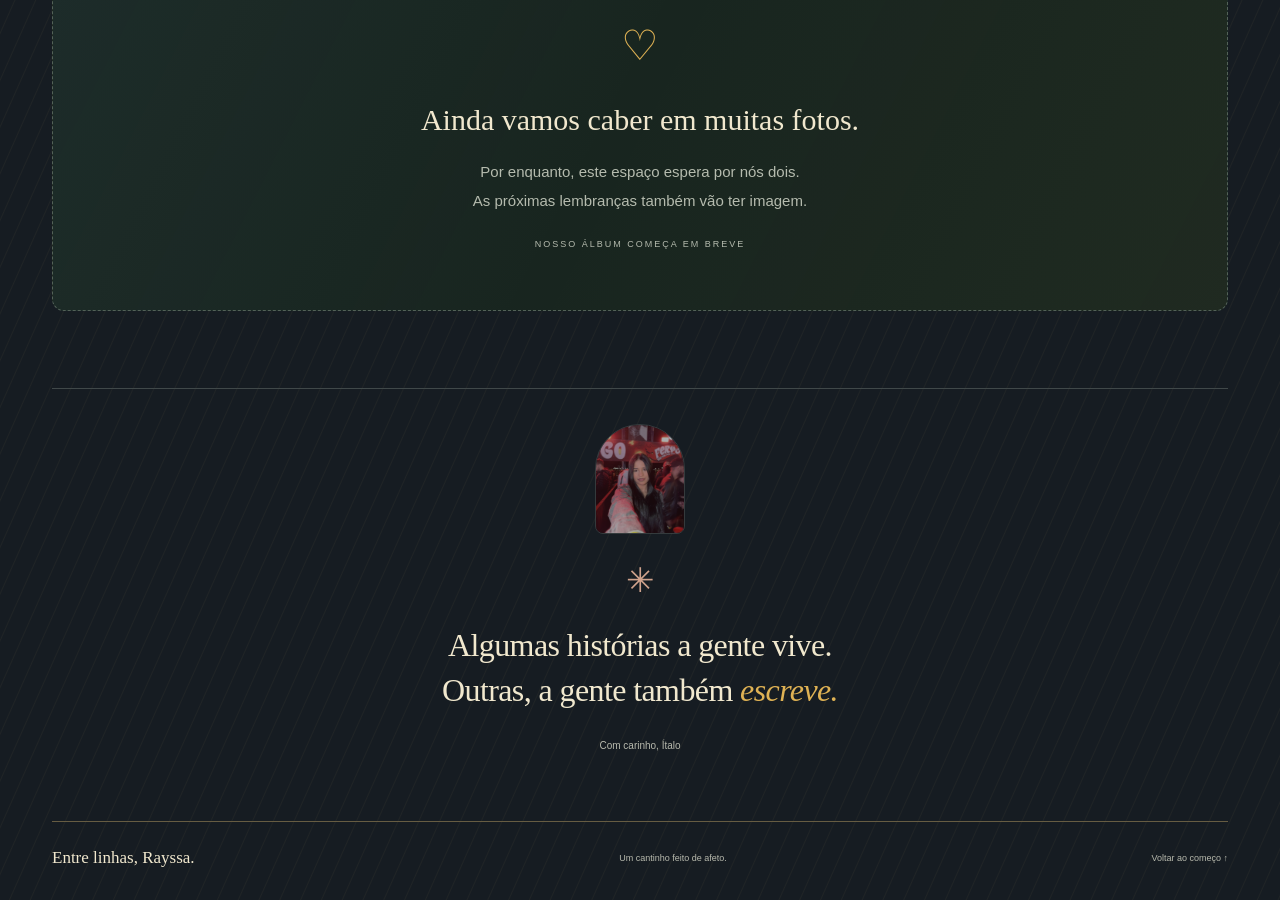
==== commit f188f3c4: "Dedicar o diário à Rayssa com mensagem e assinatura do Ítalo" ====
--- a/index.html
+++ b/index.html
@@ -40,7 +40,7 @@
       <div class="hero-copy">
         <p class="eyebrow"><span class="green-dot"></span> PALAVRAS QUE ENCONTRARAM UM LUGAR</p>
         <h1 id="hero-title">Entre uma conversa<br>e outra,<br><em>você ficou.</em><span class="hero-star" aria-hidden="true">✳</span></h1>
-        <p class="intro" id="site-subtitle">Um lugar para guardar o que sinto, as pequenas lembranças e tudo o que eu ainda quero te contar.</p>
+        <p class="intro" id="site-subtitle">Rayssa, esse é um presentinho do seu garoto de programa. Fiz o site e já aceitei o contrato de manutenção vitalícia KKKKK. Vou atualizar sempre que tiver um recado pra você ou uma lembrança nossa que eu quiser guardar aqui. Com carinho, Ítalo.</p>
         <a class="button" href="#diario">Abra o meu diário <span aria-hidden="true">↗</span></a>
         <p class="hero-footnote"><span aria-hidden="true">♡</span> Escrito com calma. Sentido de verdade.</p>
       </div>
@@ -115,7 +115,7 @@
       <div class="section-heading"><div><p class="eyebrow">AS LEMBRANÇAS QUE AINDA VÊM</p><h2 id="our-photos-title">Fotos <em>nossas.</em></h2></div><p>Um lugar reservado para a gente.</p></div>
       <div class="our-photos-empty"><span aria-hidden="true">♡</span><h3>Ainda vamos caber em muitas fotos.</h3><p>Por enquanto, este espaço espera por nós dois.<br>As próximas lembranças também vão ter imagem.</p><small>NOSSO ÁLBUM COMEÇA EM BREVE</small></div>
     </section>
-    <section class="closing wrap"><img class="closing-portrait" src="assets/retrato-rayssa.jpg" alt="Retrato da Rayssa" width="90" height="110" loading="lazy"><span class="closing-flower" aria-hidden="true">✳</span><p>Algumas histórias a gente vive.<br>Outras, a gente também <em>escreve.</em></p><small id="signature">De mim, com carinho</small></section>
+    <section class="closing wrap"><img class="closing-portrait" src="assets/retrato-rayssa.jpg" alt="Retrato da Rayssa" width="90" height="110" loading="lazy"><span class="closing-flower" aria-hidden="true">✳</span><p>Algumas histórias a gente vive.<br>Outras, a gente também <em>escreve.</em></p><small id="signature">Com carinho, Ítalo</small></section>
   </main>
   <footer class="footer wrap"><a href="#inicio" class="footer-brand" id="footer-brand">Entre linhas, você.</a><span>Um cantinho feito de afeto.</span><a href="#inicio">Voltar ao começo ↑</a></footer>
   <dialog id="reading-dialog" class="reading-dialog" aria-labelledby="dialog-title"><div class="dialog-top"><span class="eyebrow" id="dialog-label"></span><button type="button" class="dialog-close" aria-label="Fechar leitura" id="close-dialog">×</button></div><div class="dialog-paper"><p class="dialog-date" id="dialog-date"></p><h2 id="dialog-title"></h2><p class="dialog-mood" id="dialog-mood"></p><div class="dialog-body" id="dialog-body"></div><p class="dialog-signature" id="dialog-signature"></p><div class="dialog-navigation" id="dialog-navigation"><button type="button" class="text-button" id="previous-entry">← Página anterior</button><button type="button" class="text-button" id="next-entry">Próxima página →</button></div></div></dialog>
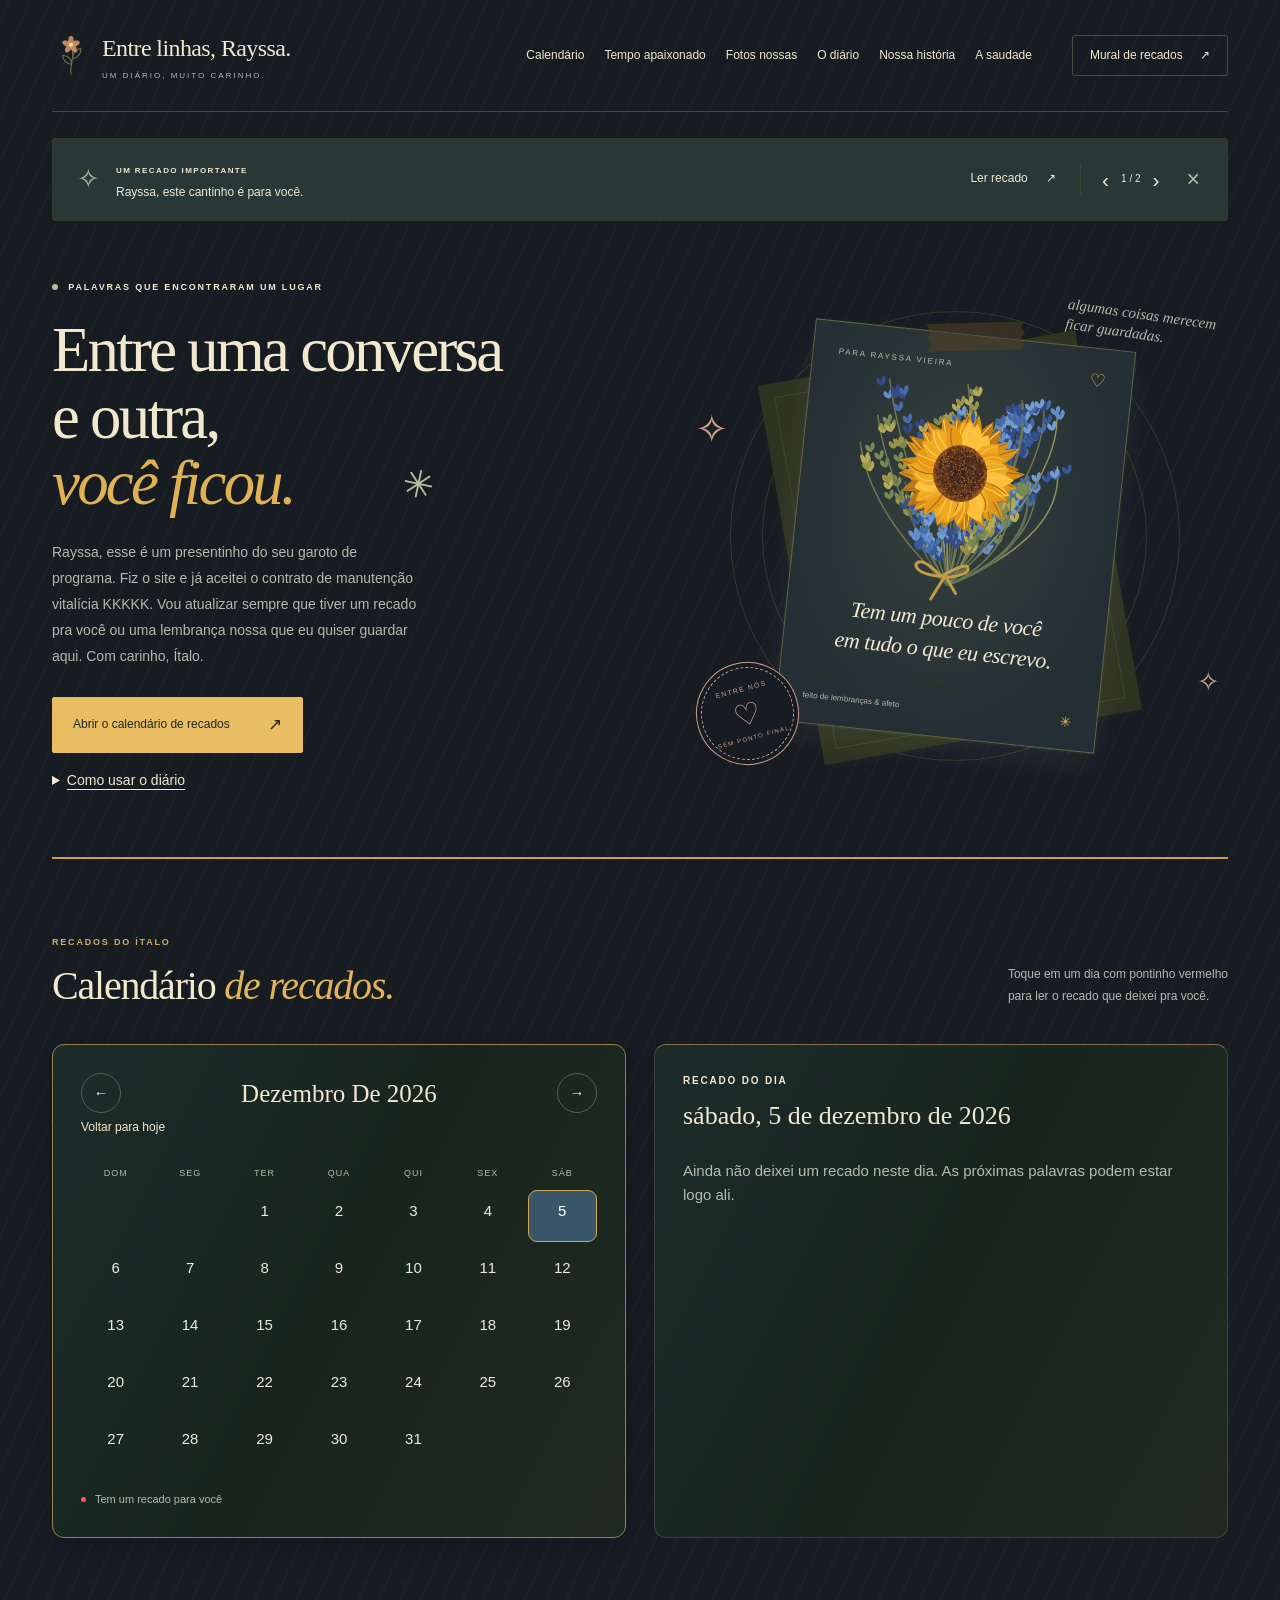
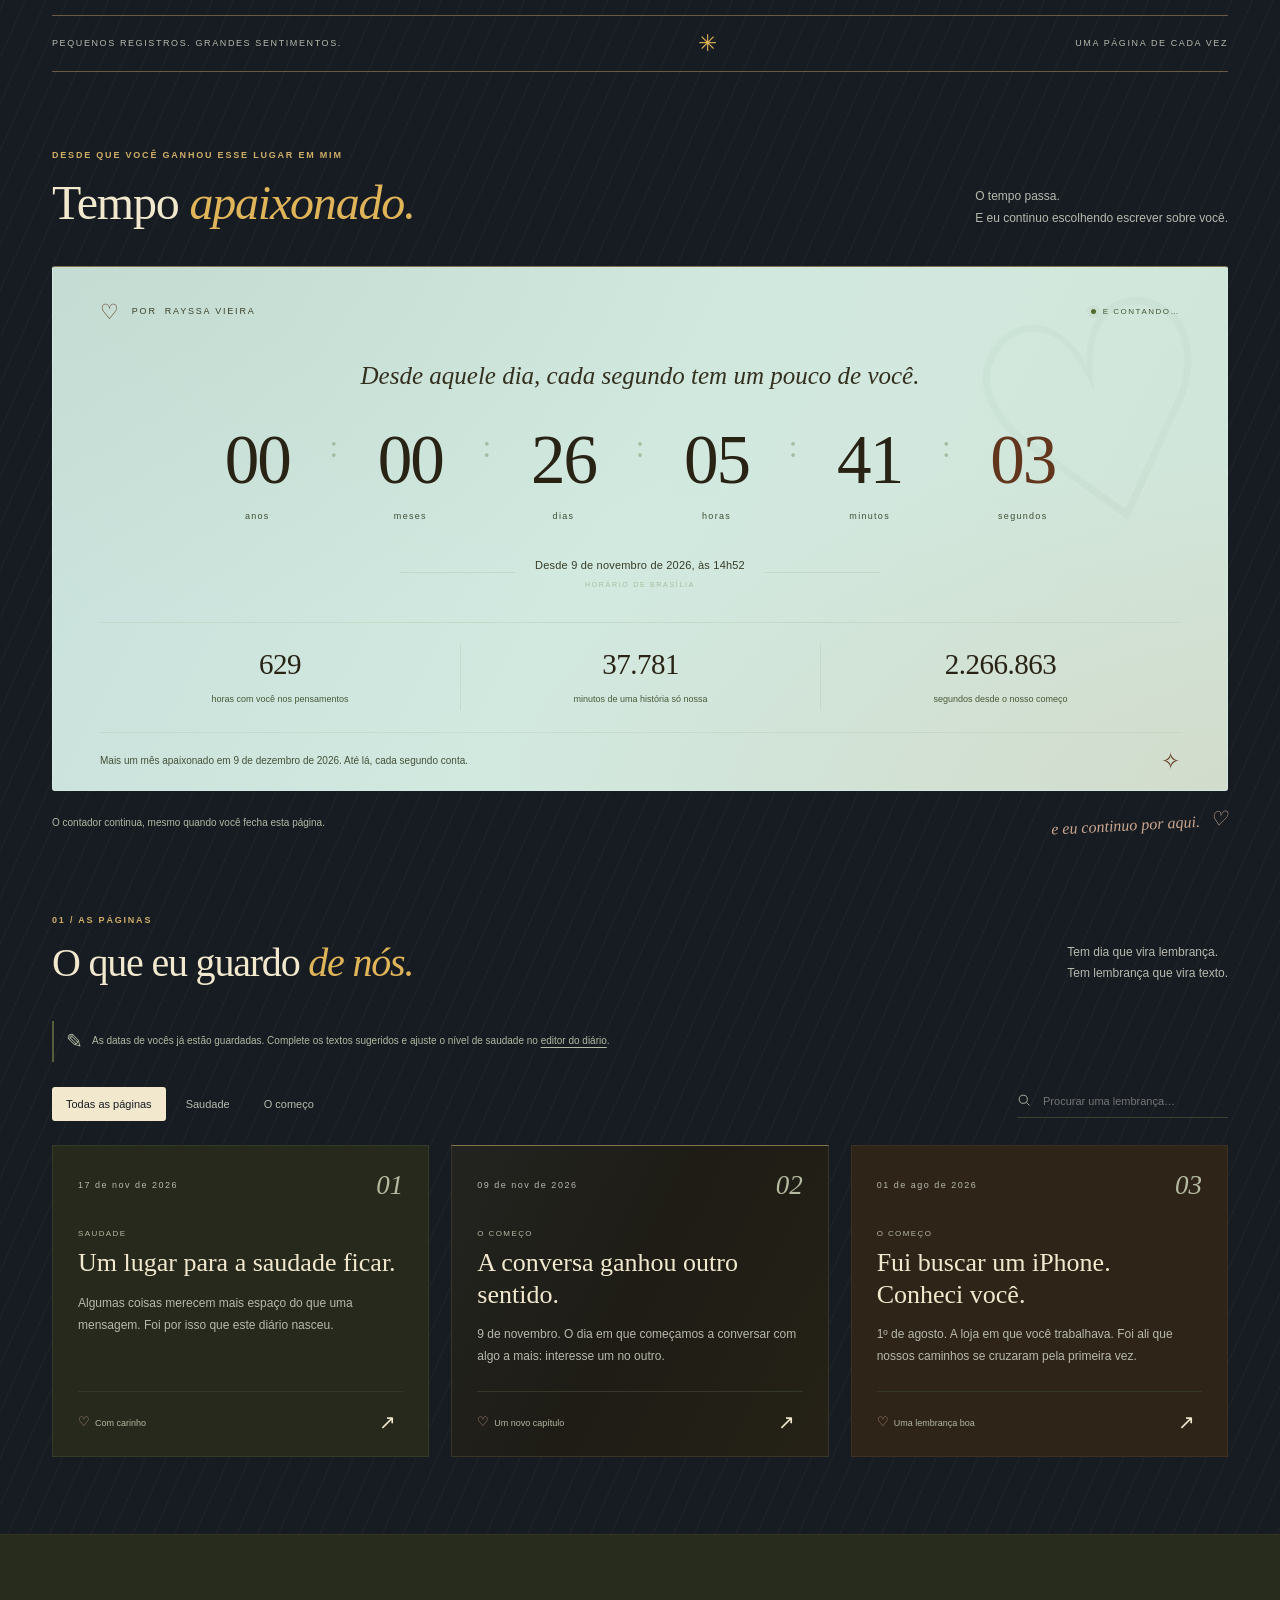
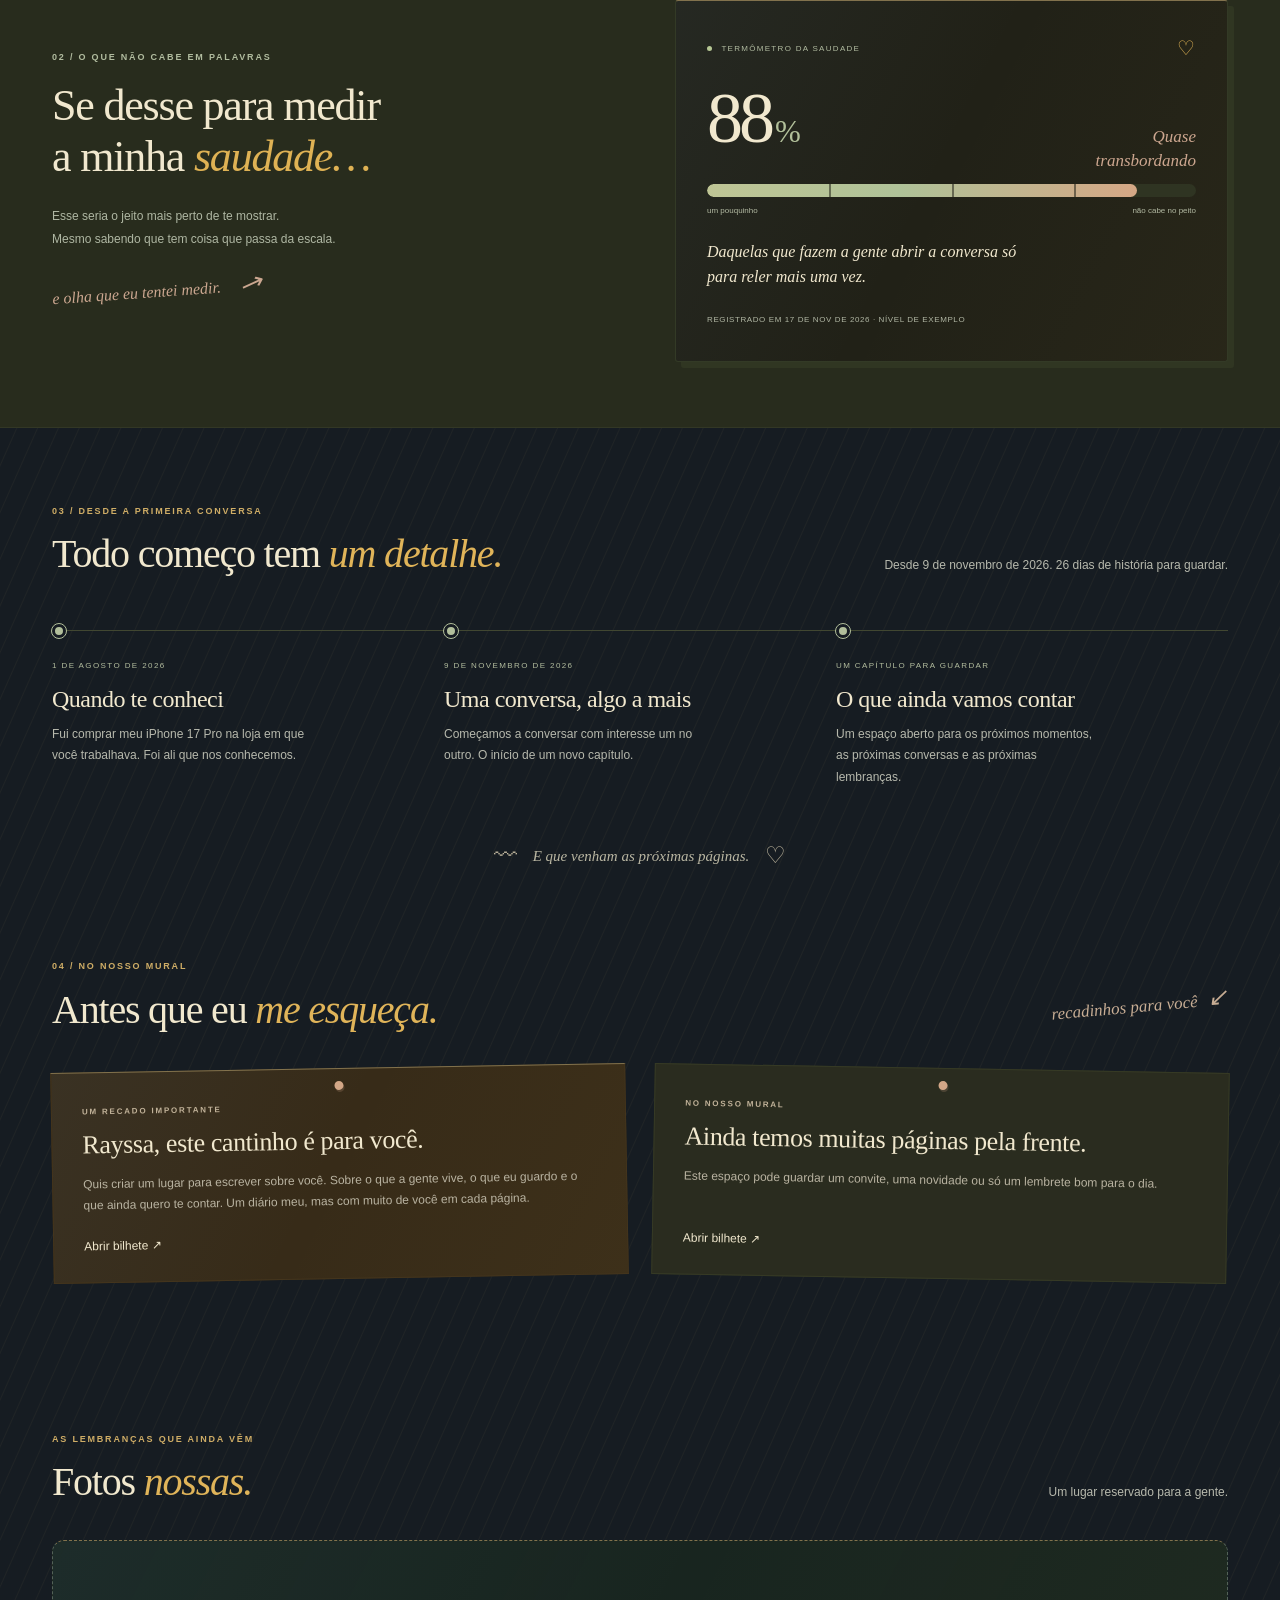
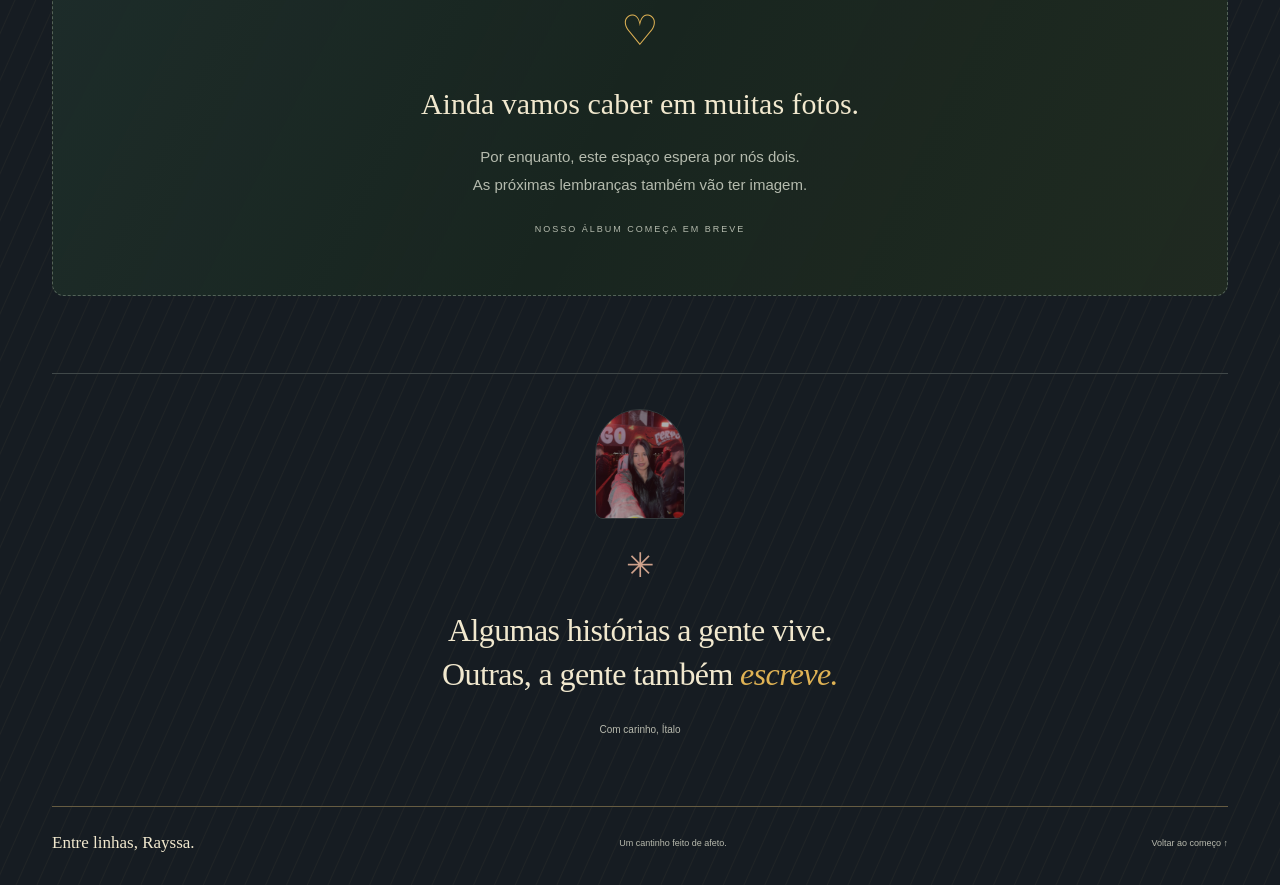
==== commit d83647b1: "Destacar calendário na abertura e incluir guia de leitura para Rayssa" ====
--- a/index.html
+++ b/index.html
@@ -23,7 +23,7 @@
   <div class="draft-ribbon" id="draft-ribbon" hidden>Prévia do seu rascunho neste navegador. <a href="index.html">Ver versão publicada</a></div>
   <header class="header wrap">
     <a class="brand" href="#inicio" aria-label="Página inicial"><img src="assets/flor.svg" width="38" height="42" alt=""><span><strong id="brand-title">Entre linhas, você.</strong><small>UM DIÁRIO, MUITO CARINHO.</small></span></a>
-    <nav aria-label="Navegação principal"><a href="#apaixonado">Tempo apaixonado</a><a href="#calendario">Calendário</a><a href="#fotos-nossas">Fotos nossas</a><a href="#diario">O diário</a><a href="#historia">Nossa história</a><a href="#saudade">A saudade</a></nav>
+    <nav aria-label="Navegação principal"><a href="#calendario">Calendário</a><a href="#apaixonado">Tempo apaixonado</a><a href="#fotos-nossas">Fotos nossas</a><a href="#diario">O diário</a><a href="#historia">Nossa história</a><a href="#saudade">A saudade</a></nav>
     <a class="header-note" href="#mural">Mural de recados <span aria-hidden="true">↗</span></a>
   </header>
 
@@ -41,8 +41,13 @@
         <p class="eyebrow"><span class="green-dot"></span> PALAVRAS QUE ENCONTRARAM UM LUGAR</p>
         <h1 id="hero-title">Entre uma conversa<br>e outra,<br><em>você ficou.</em><span class="hero-star" aria-hidden="true">✳</span></h1>
         <p class="intro" id="site-subtitle">Rayssa, esse é um presentinho do seu garoto de programa. Fiz o site e já aceitei o contrato de manutenção vitalícia KKKKK. Vou atualizar sempre que tiver um recado pra você ou uma lembrança nossa que eu quiser guardar aqui. Com carinho, Ítalo.</p>
-        <a class="button" href="#diario">Abra o meu diário <span aria-hidden="true">↗</span></a>
-        <p class="hero-footnote"><span aria-hidden="true">♡</span> Escrito com calma. Sentido de verdade.</p>
+        <a class="button calendar-cta" href="#calendario">Abrir o calendário de recados <span aria-hidden="true">↗</span></a>
+        <details class="diary-guide"><summary>Como usar o diário</summary>
+          <ol>
+            <li><strong>Procure um pontinho vermelho</strong> abaixo do número no <a href="#calendario">calendário</a>. Toque nesse dia para ler o que escrevi pra você. No celular, o texto aparece logo abaixo das datas.</li>
+            <li><strong>Passeie pelos meses</strong> usando as setas. “Voltar para hoje” leva você de volta à data atual.</li>
+            <li><strong>Explore no seu ritmo.</strong> Abra uma lembrança em <a href="#diario">O diário</a>, leia os bilhetes no <a href="#mural">mural</a> ou veja quanto tempo já passou em <a href="#apaixonado">Tempo apaixonado</a>.</li>
+          </ol></details>
       </div>
       <div class="hero-art" aria-label="Cartão com um girassol dourado entre ramos de flores azuis, inspirado na pintura de Van Gogh" role="img">
         <span class="art-ring ring-one"></span><span class="art-ring ring-two"></span>
@@ -60,6 +65,10 @@
       </div>
     </section>
 
+    <section class="wrap section" id="calendario" aria-labelledby="calendar-title">
+ <div class="section-heading"><div><p class="eyebrow">RECADOS DO ÍTALO</p><h2 id="calendar-title">Calendário <em>de recados.</em></h2></div><p>Toque em um dia com pontinho vermelho<br> para ler o recado que deixei pra você.</p></div>
+ <div class="calendar-layout"><div class="calendar-panel"><div class="calendar-toolbar"><button type="button" id="calendar-prev" aria-label="Mês anterior">←</button><h3 id="calendar-month" aria-live="polite"></h3><button type="button" id="calendar-next" aria-label="Próximo mês">→</button></div><button type="button" id="calendar-today" class="text-button">Voltar para hoje</button><div class="calendar-week" aria-hidden="true"><span>DOM</span><span>SEG</span><span>TER</span><span>QUA</span><span>QUI</span><span>SEX</span><span>SÁB</span></div><div id="calendar-days" class="calendar-days" role="group" aria-label="Dias do mês"></div><p class="calendar-legend"><i></i> Tem um recado para você</p></div><div class="calendar-reading" id="calendar-reading" aria-live="polite" aria-atomic="true"></div></div>
+ </section>
     <div class="chapter-divider wrap"><span>PEQUENOS REGISTROS. GRANDES SENTIMENTOS.</span><span aria-hidden="true">✳</span><span>UMA PÁGINA DE CADA VEZ</span></div>
 
     <section class="love-time-section wrap section" id="apaixonado" aria-labelledby="love-title">
@@ -89,10 +98,7 @@
       <div class="love-gallery-section" id="love-gallery-section" hidden><div class="love-gallery-heading"><p class="eyebrow">AS IMAGENS TAMBÉM GUARDAM SENTIMENTOS</p><h3>Um pouquinho <em>de nós.</em></h3></div><div class="love-gallery" id="love-gallery"></div></div>
     </section>
 
-    <section class="wrap section" id="calendario" aria-labelledby="calendar-title">
- <div class="section-heading"><div><p class="eyebrow">UM DIA DE CADA VEZ</p><h2 id="calendar-title">Os dias, <em>em palavras.</em></h2></div><p>Um pedacinho do meu dia.<br>Um pensamento sobre você.</p></div>
- <div class="calendar-layout"><div class="calendar-panel"><div class="calendar-toolbar"><button type="button" id="calendar-prev" aria-label="Mês anterior">←</button><h3 id="calendar-month" aria-live="polite"></h3><button type="button" id="calendar-next" aria-label="Próximo mês">→</button></div><button type="button" id="calendar-today" class="text-button">Voltar para hoje</button><div class="calendar-week" aria-hidden="true"><span>DOM</span><span>SEG</span><span>TER</span><span>QUA</span><span>QUI</span><span>SEX</span><span>SÁB</span></div><div id="calendar-days" class="calendar-days" role="group" aria-label="Dias do mês"></div><p class="calendar-legend"><i></i> Tem um recado para você</p></div><div class="calendar-reading" id="calendar-reading" aria-live="polite" aria-atomic="true"></div></div>
- </section>
+    
  <section class="diary-section wrap section" id="diario" aria-labelledby="diary-title">
       <div class="section-heading"><div><p class="eyebrow">01 / AS PÁGINAS</p><h2 id="diary-title">O que eu guardo <em>de nós.</em></h2></div><p>Tem dia que vira lembrança.<br>Tem lembrança que vira texto.</p></div>
       <div class="demo-notice" id="demo-notice" hidden><span aria-hidden="true">✎</span><p>As datas de vocês já estão guardadas. Complete os textos sugeridos e ajuste o nível de saudade no <a href="editor.html">editor do diário</a>.</p></div>
--- a/girassois.css
+++ b/girassois.css
@@ -6,3 +6,13 @@
 .entry,.notice,.longing-meter,.love-card,.calendar-panel,.calendar-reading,.editor-section,.our-photos-empty{border-top-color:#82724d;background-image:linear-gradient(117deg,#577ba115,transparent 48%,#ba933a0c)}
 .chapter-divider,.footer,.calendar-toolbar{border-color:#665c42}.calendar-day[aria-pressed=true]{background:#3a5669}.calendar-day[aria-current]{border-color:#cba957}
 .header nav a:after{background:#d8b251}.header .brand img{filter:sepia(.5) saturate(1.4)}.calendar-dot,.calendar-legend i{background:#ff595f}
+
+.hero .calendar-cta {background:#e9bd62;color:#212622;border-color:#e9bd62}
+.hero .calendar-cta:hover {background:#f5cf80}
+.diary-guide {max-width:410px;margin-top:16px;font-size:14px;color:var(--ink)}
+.diary-guide summary {cursor:pointer;width:fit-content;text-decoration:underline;text-underline-offset:4px}
+.diary-guide ol {padding:16px 22px 16px 38px;background:#202a30;border-left:2px solid #bb944b}
+.diary-guide li+li {margin-top:10px}
+.diary-guide a {color:#f0c56d}
+#calendario {border-top:2px solid #c99e4e;scroll-margin-top:18px}
+#calendario .calendar-panel {border-color:#9c804b;box-shadow:0 8px 32px #10141b66}
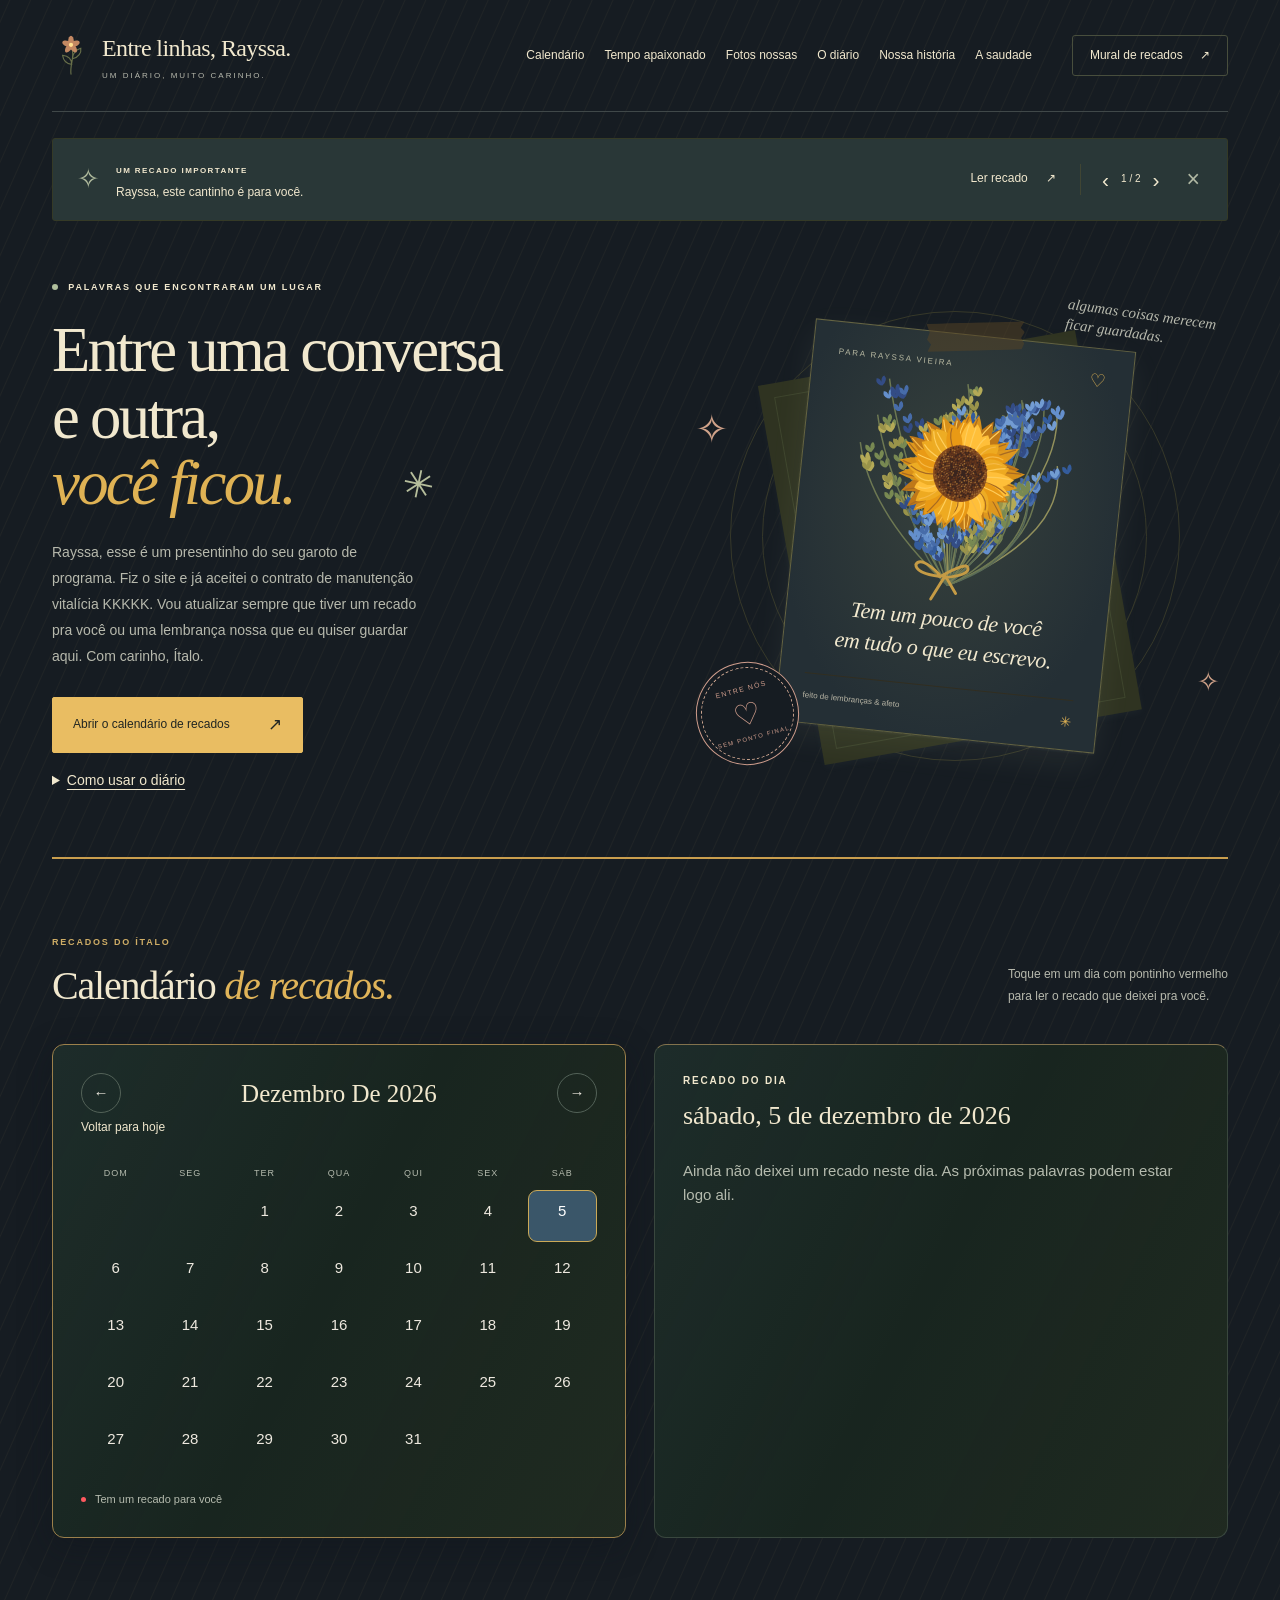
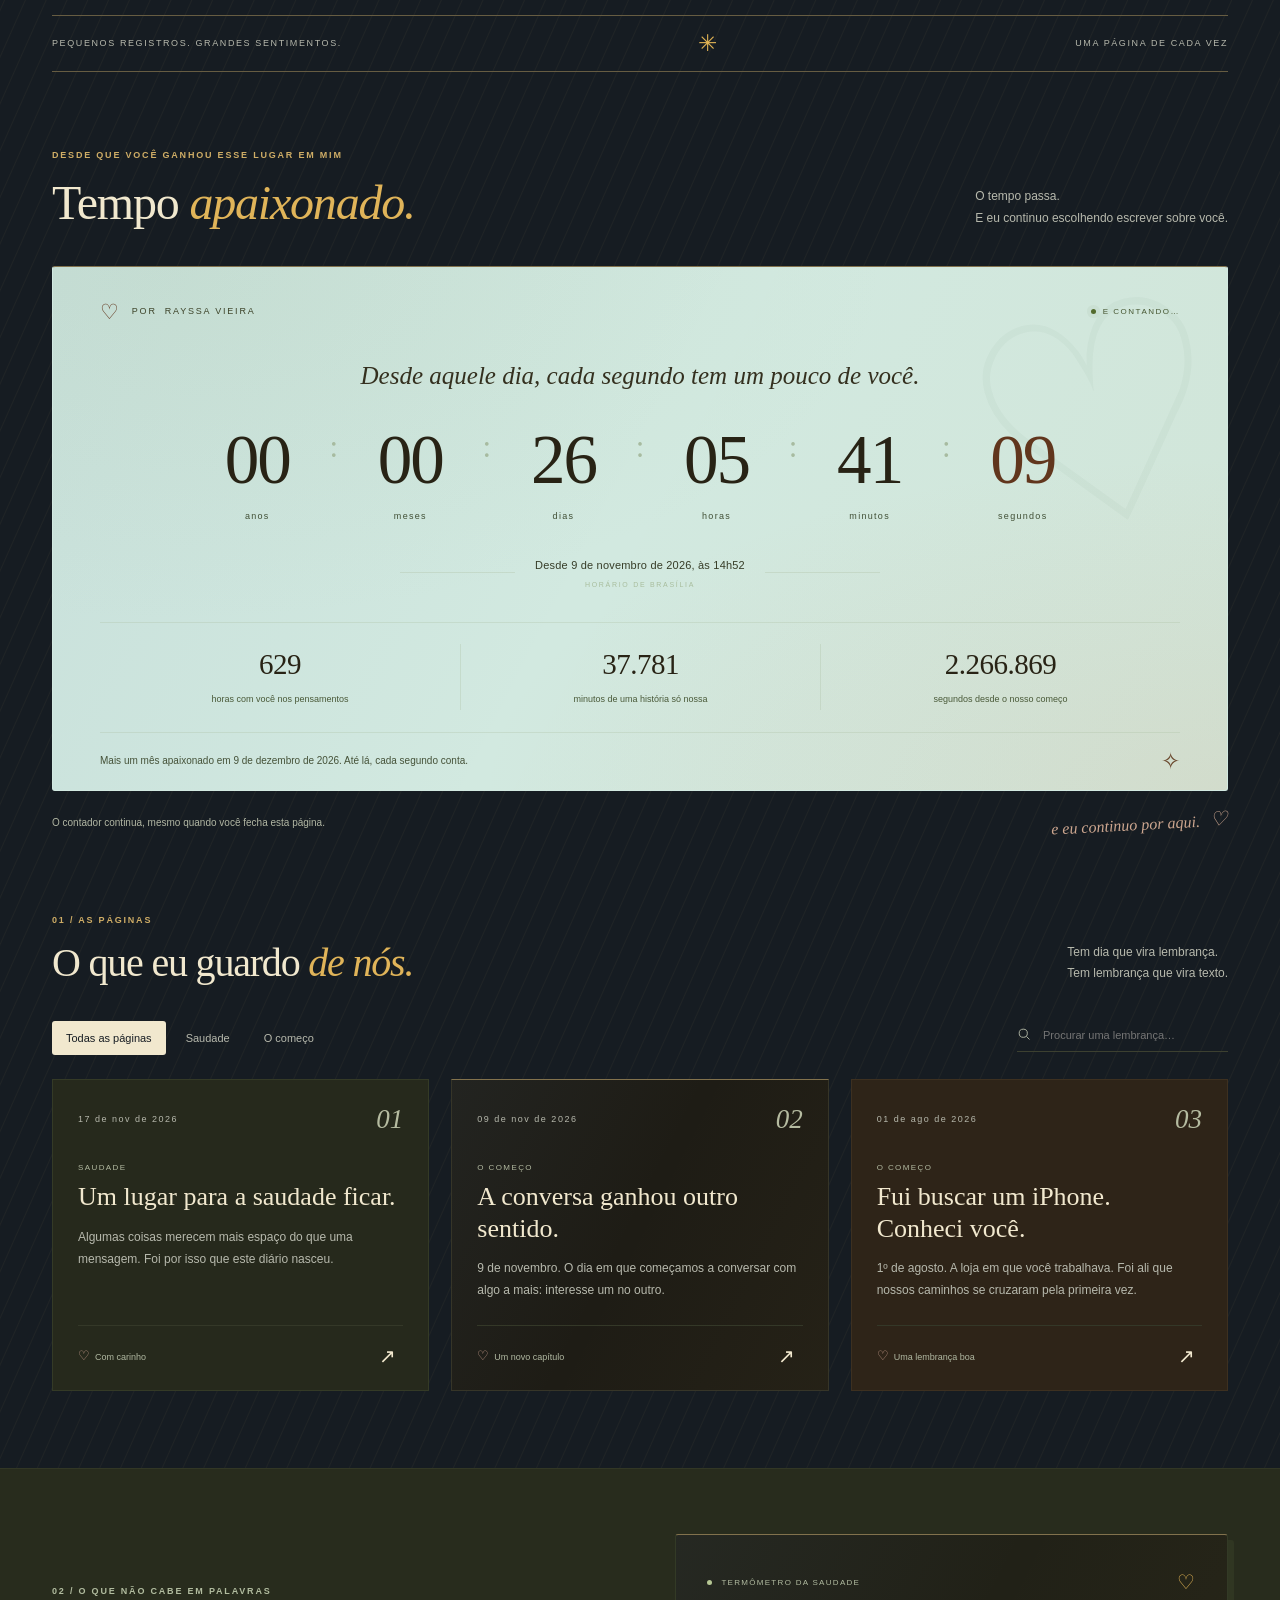
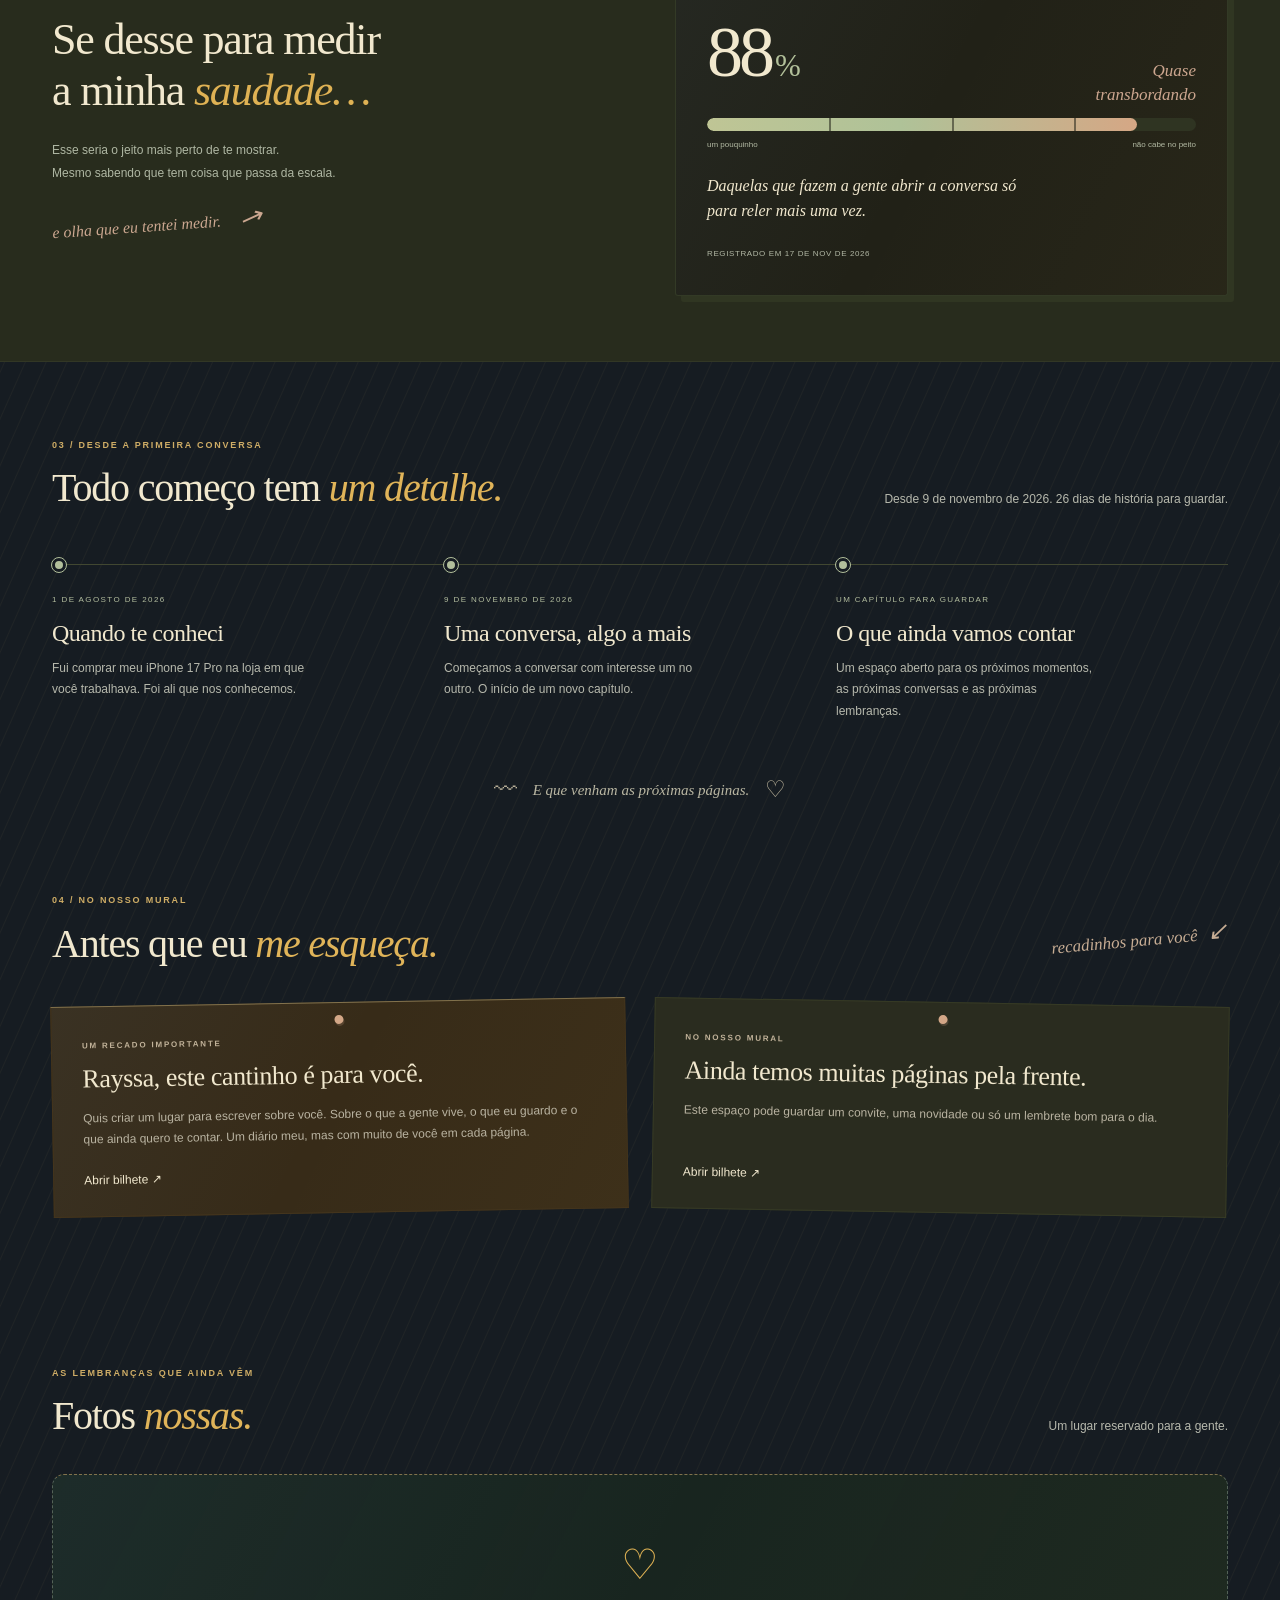
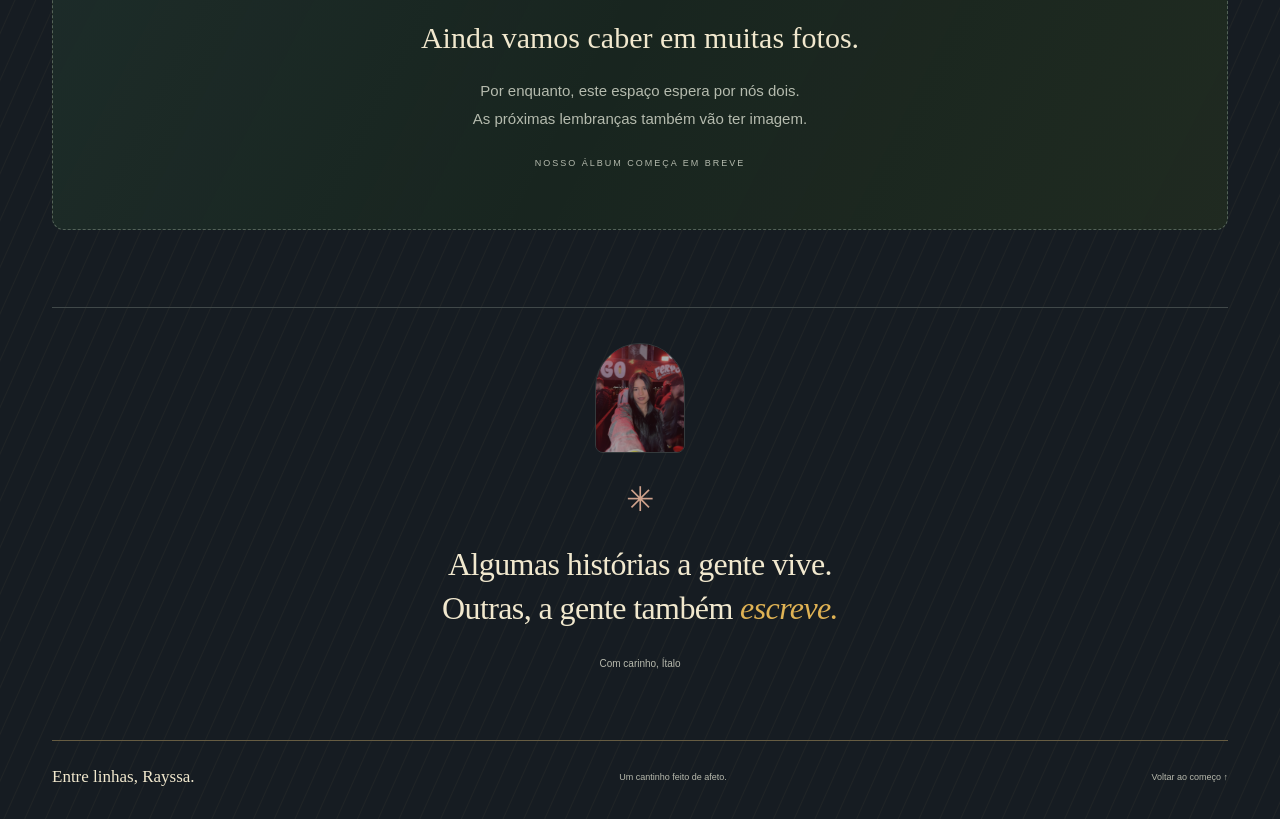
==== commit 82c1a877: "Remover avisos de exemplo e limpar instruções antigas na leitura e no editor" ====
--- a/index.html
+++ b/index.html
@@ -10,9 +10,10 @@
   <link rel="icon" href="assets/flor.svg" type="image/svg+xml">
   <link rel="stylesheet" href="styles.css">
   <link rel="stylesheet" href="romance.css">
-  <script src="data.js" defer></script>
+  <script src="data.js?v=recados-2" defer></script>
   <script src="love-time.js" defer></script>
-  <script src="app.js" defer></script>
+  <script src="diary-text.js" defer></script>
+  <script src="app.js?v=recados-2" defer></script>
   <script src="romance.js" defer></script>
   <link rel="stylesheet" href="calendar.css">
   <script defer src="calendar.js"></script>
@@ -101,7 +102,7 @@
     
  <section class="diary-section wrap section" id="diario" aria-labelledby="diary-title">
       <div class="section-heading"><div><p class="eyebrow">01 / AS PÁGINAS</p><h2 id="diary-title">O que eu guardo <em>de nós.</em></h2></div><p>Tem dia que vira lembrança.<br>Tem lembrança que vira texto.</p></div>
-      <div class="demo-notice" id="demo-notice" hidden><span aria-hidden="true">✎</span><p>As datas de vocês já estão guardadas. Complete os textos sugeridos e ajuste o nível de saudade no <a href="editor.html">editor do diário</a>.</p></div>
+      <div class="demo-notice" id="demo-notice" hidden></div>
       <div class="diary-tools"><div class="filters" role="group" aria-label="Filtrar páginas por assunto" id="filters"></div><label class="search"><svg viewBox="0 0 24 24" width="17" height="17" aria-hidden="true"><circle cx="10" cy="10" r="6.5"></circle><path d="m15 15 5 5"></path></svg><input type="search" id="search" placeholder="Procurar uma lembrança…" aria-label="Procurar nas páginas do diário"></label></div>
       <p class="sr-only" id="results-count" role="status"></p>
       <div id="entries" class="entries"></div>
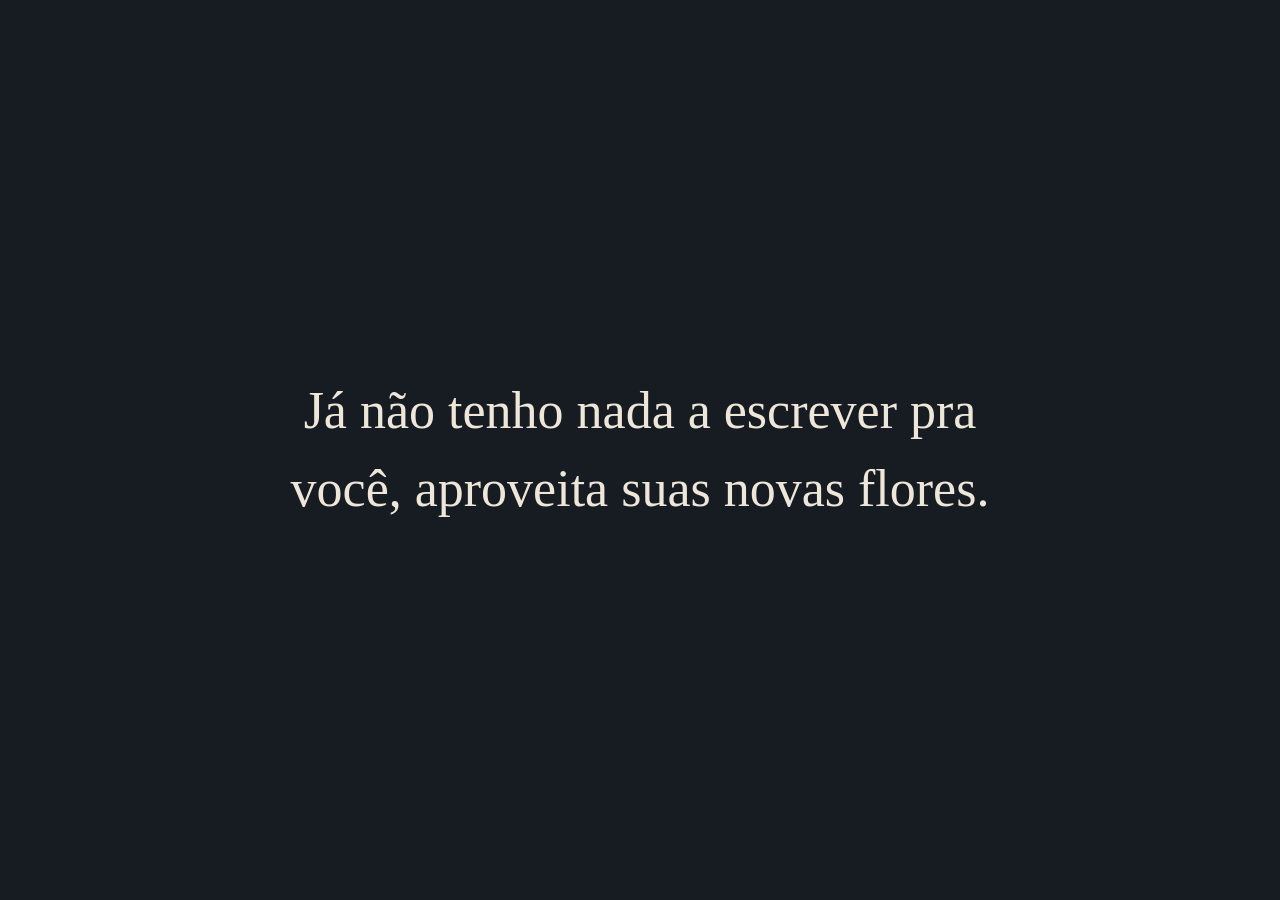
==== commit 2447ea55: "Substituir capa por frase escolhida, com diário preservado em backup" ====
--- a/index.html
+++ b/index.html
@@ -1,132 +1,20 @@
-<!doctype html>
-<html lang="pt-BR">
-<head>
-  <meta charset="utf-8">
-  <meta name="viewport" content="width=device-width, initial-scale=1">
-  <meta name="theme-color" content="#f8f5ed">
-  <meta name="description" content="Um diário de lembranças, saudade e palavras guardadas com carinho.">
-  <meta name="robots" content="noindex, nofollow">
-  <title>Entre linhas, você. — um diário com carinho</title>
-  <link rel="icon" href="assets/flor.svg" type="image/svg+xml">
-  <link rel="stylesheet" href="styles.css">
-  <link rel="stylesheet" href="romance.css">
-  <script src="data.js?v=recados-2" defer></script>
-  <script src="love-time.js" defer></script>
-  <script src="diary-text.js" defer></script>
-  <script src="app.js?v=recados-2" defer></script>
-  <script src="romance.js" defer></script>
-  <link rel="stylesheet" href="calendar.css">
-  <script defer src="calendar.js"></script>
-<link rel="stylesheet" href="girassois.css">
-</head>
-<body>
-  <a class="skip-link" href="#conteudo">Pular para o conteúdo</a>
-  <div class="draft-ribbon" id="draft-ribbon" hidden>Prévia do seu rascunho neste navegador. <a href="index.html">Ver versão publicada</a></div>
-  <header class="header wrap">
-    <a class="brand" href="#inicio" aria-label="Página inicial"><img src="assets/flor.svg" width="38" height="42" alt=""><span><strong id="brand-title">Entre linhas, você.</strong><small>UM DIÁRIO, MUITO CARINHO.</small></span></a>
-    <nav aria-label="Navegação principal"><a href="#calendario">Calendário</a><a href="#apaixonado">Tempo apaixonado</a><a href="#fotos-nossas">Fotos nossas</a><a href="#diario">O diário</a><a href="#historia">Nossa história</a><a href="#saudade">A saudade</a></nav>
-    <a class="header-note" href="#mural">Mural de recados <span aria-hidden="true">↗</span></a>
-  </header>
-
-  <main id="conteudo">
-    <div class="announcement wrap" id="announcement" hidden>
-      <span class="announcement-icon" aria-hidden="true">✧</span>
-      <div class="announcement-copy"><span class="eyebrow" id="announcement-label"></span><p id="announcement-title"></p></div>
-      <button type="button" class="text-button" id="read-announcement">Ler recado <span aria-hidden="true">↗</span></button>
-      <div class="announcement-controls"><button type="button" id="previous-announcement" aria-label="Recado anterior">‹</button><span id="announcement-count" aria-live="polite"></span><button type="button" id="next-announcement" aria-label="Próximo recado">›</button></div>
-      <button type="button" class="dismiss" id="dismiss-announcement" aria-label="Fechar banner de recados">×</button>
-    </div>
-
-    <section class="hero wrap" id="inicio" aria-labelledby="hero-title">
-      <div class="hero-copy">
-        <p class="eyebrow"><span class="green-dot"></span> PALAVRAS QUE ENCONTRARAM UM LUGAR</p>
-        <h1 id="hero-title">Entre uma conversa<br>e outra,<br><em>você ficou.</em><span class="hero-star" aria-hidden="true">✳</span></h1>
-        <p class="intro" id="site-subtitle">Rayssa, esse é um presentinho do seu garoto de programa. Fiz o site e já aceitei o contrato de manutenção vitalícia KKKKK. Vou atualizar sempre que tiver um recado pra você ou uma lembrança nossa que eu quiser guardar aqui. Com carinho, Ítalo.</p>
-        <a class="button calendar-cta" href="#calendario">Abrir o calendário de recados <span aria-hidden="true">↗</span></a>
-        <details class="diary-guide"><summary>Como usar o diário</summary>
-          <ol>
-            <li><strong>Procure um pontinho vermelho</strong> abaixo do número no <a href="#calendario">calendário</a>. Toque nesse dia para ler o que escrevi pra você. No celular, o texto aparece logo abaixo das datas.</li>
-            <li><strong>Passeie pelos meses</strong> usando as setas. “Voltar para hoje” leva você de volta à data atual.</li>
-            <li><strong>Explore no seu ritmo.</strong> Abra uma lembrança em <a href="#diario">O diário</a>, leia os bilhetes no <a href="#mural">mural</a> ou veja quanto tempo já passou em <a href="#apaixonado">Tempo apaixonado</a>.</li>
-          </ol></details>
-      </div>
-      <div class="hero-art" aria-label="Cartão com um girassol dourado entre ramos de flores azuis, inspirado na pintura de Van Gogh" role="img">
-        <span class="art-ring ring-one"></span><span class="art-ring ring-two"></span>
-        <span class="art-caption">algumas coisas merecem<br>ficar guardadas.</span>
-        <div class="back-paper"></div>
-        <div class="postcard">
-          <span class="tape"></span>
-          <div class="postcard-top"><span>PARA <span id="card-recipient">VOCÊ</span></span><span aria-hidden="true">♡</span></div>
-          <img src="assets/bouquet.svg?v=girassol" alt="" class="bouquet" width="300" height="300">
-          <p>Tem um pouco de você<br>em tudo o que eu escrevo.</p>
-          <div class="postcard-bottom"><span>feito de lembranças & afeto</span><span aria-hidden="true">✳</span></div>
-        </div>
-        <div class="round-stamp" aria-hidden="true"><span>ENTRE NÓS</span><b>♡</b><span>SEM PONTO FINAL</span></div>
-        <span class="art-spark spark-one" aria-hidden="true">✧</span><span class="art-spark spark-two" aria-hidden="true">✧</span>
-      </div>
-    </section>
-
-    <section class="wrap section" id="calendario" aria-labelledby="calendar-title">
- <div class="section-heading"><div><p class="eyebrow">RECADOS DO ÍTALO</p><h2 id="calendar-title">Calendário <em>de recados.</em></h2></div><p>Toque em um dia com pontinho vermelho<br> para ler o recado que deixei pra você.</p></div>
- <div class="calendar-layout"><div class="calendar-panel"><div class="calendar-toolbar"><button type="button" id="calendar-prev" aria-label="Mês anterior">←</button><h3 id="calendar-month" aria-live="polite"></h3><button type="button" id="calendar-next" aria-label="Próximo mês">→</button></div><button type="button" id="calendar-today" class="text-button">Voltar para hoje</button><div class="calendar-week" aria-hidden="true"><span>DOM</span><span>SEG</span><span>TER</span><span>QUA</span><span>QUI</span><span>SEX</span><span>SÁB</span></div><div id="calendar-days" class="calendar-days" role="group" aria-label="Dias do mês"></div><p class="calendar-legend"><i></i> Tem um recado para você</p></div><div class="calendar-reading" id="calendar-reading" aria-live="polite" aria-atomic="true"></div></div>
- </section>
-    <div class="chapter-divider wrap"><span>PEQUENOS REGISTROS. GRANDES SENTIMENTOS.</span><span aria-hidden="true">✳</span><span>UMA PÁGINA DE CADA VEZ</span></div>
-
-    <section class="love-time-section wrap section" id="apaixonado" aria-labelledby="love-title">
-      <div class="section-heading"><div><p class="eyebrow">DESDE QUE VOCÊ GANHOU ESSE LUGAR EM MIM</p><h2 id="love-title">Tempo <em>apaixonado.</em></h2></div><p>O tempo passa.<br>E eu continuo escolhendo escrever sobre você.</p></div>
-      <div class="love-card">
-        <div class="love-card-top"><span class="love-card-label"><span class="love-heart" aria-hidden="true">♡</span> POR <span id="love-recipient">RAYSSA VIEIRA</span></span><span class="love-live"><span></span> E CONTANDO…</span></div>
-        <p class="love-dedication" id="love-dedication">Desde aquele dia, cada segundo tem um pouco de você.</p>
-        <div class="love-counter" role="group" aria-label="Tempo apaixonado desde 9 de novembro de 2026, às 14h52 de Brasília" id="love-counter">
-          <div class="love-unit"><span id="love-years">00</span><small id="love-years-label">anos</small></div>
-          <span class="love-colon" aria-hidden="true">:</span>
-          <div class="love-unit"><span id="love-months">00</span><small id="love-months-label">meses</small></div>
-          <span class="love-colon" aria-hidden="true">:</span>
-          <div class="love-unit"><span id="love-days">00</span><small id="love-days-label">dias</small></div>
-          <span class="love-colon love-colon-middle" aria-hidden="true">:</span>
-          <div class="love-unit"><span id="love-hours">00</span><small id="love-hours-label">horas</small></div>
-          <span class="love-colon" aria-hidden="true">:</span>
-          <div class="love-unit"><span id="love-minutes">00</span><small id="love-minutes-label">minutos</small></div>
-          <span class="love-colon" aria-hidden="true">:</span>
-          <div class="love-unit love-unit-seconds"><span id="love-seconds">00</span><small id="love-seconds-label">segundos</small></div>
-        </div>
-        <div class="love-origin"><span class="love-origin-line"></span><p id="love-origin">Desde <time datetime="2026-11-09T14:52:00-03:00">9 de novembro de 2026, às 14h52</time><small>HORÁRIO DE BRASÍLIA</small></p><span class="love-origin-line"></span></div>
-        <div class="love-totals"><div><span id="love-total-hours">0</span><small>horas com você nos pensamentos</small></div><div><span id="love-total-minutes">0</span><small>minutos de uma história só nossa</small></div><div><span id="love-total-seconds">0</span><small>segundos desde o nosso começo</small></div></div>
-        <div class="love-card-bottom"><p id="love-next-month">Uma história que ganha um segundo novo a cada instante.</p><span aria-hidden="true">✧</span></div>
-      </div>
-      <div class="love-bottom-note"><p>O contador continua, mesmo quando você fecha esta página.</p><span>e eu continuo por aqui. <span aria-hidden="true">♡</span></span></div>
-      <div class="love-music" id="love-music" hidden></div>
-      <div class="love-gallery-section" id="love-gallery-section" hidden><div class="love-gallery-heading"><p class="eyebrow">AS IMAGENS TAMBÉM GUARDAM SENTIMENTOS</p><h3>Um pouquinho <em>de nós.</em></h3></div><div class="love-gallery" id="love-gallery"></div></div>
-    </section>
-
-    
- <section class="diary-section wrap section" id="diario" aria-labelledby="diary-title">
-      <div class="section-heading"><div><p class="eyebrow">01 / AS PÁGINAS</p><h2 id="diary-title">O que eu guardo <em>de nós.</em></h2></div><p>Tem dia que vira lembrança.<br>Tem lembrança que vira texto.</p></div>
-      <div class="demo-notice" id="demo-notice" hidden></div>
-      <div class="diary-tools"><div class="filters" role="group" aria-label="Filtrar páginas por assunto" id="filters"></div><label class="search"><svg viewBox="0 0 24 24" width="17" height="17" aria-hidden="true"><circle cx="10" cy="10" r="6.5"></circle><path d="m15 15 5 5"></path></svg><input type="search" id="search" placeholder="Procurar uma lembrança…" aria-label="Procurar nas páginas do diário"></label></div>
-      <p class="sr-only" id="results-count" role="status"></p>
-      <div id="entries" class="entries"></div>
-      <div id="empty-state" class="empty-state" hidden><span aria-hidden="true">✎</span><h3>Nenhuma página por aqui ainda.</h3><p id="empty-message">Tente outra palavra ou outro assunto.</p><button type="button" class="text-button" id="clear-search">Ver todas as páginas ↗</button></div>
-    </section>
-
-    <section class="longing-section" id="saudade" aria-labelledby="longing-title"><div class="wrap longing-grid">
-      <div class="longing-copy"><p class="eyebrow">02 / O QUE NÃO CABE EM PALAVRAS</p><h2 id="longing-title">Se desse para medir<br>a minha <em>saudade…</em></h2><p>Esse seria o jeito mais perto de te mostrar.<br>Mesmo sabendo que tem coisa que passa da escala.</p><span class="hand-note">e olha que eu tentei medir. <span aria-hidden="true">↗</span></span></div>
-      <div class="longing-meter"><div class="meter-top"><span><span class="pulse-dot"></span> TERMÔMETRO DA SAUDADE</span><span aria-hidden="true">♡</span></div><div class="meter-reading"><span id="longing-value">88</span><small>%</small><span class="reading-label" id="longing-label">Quase transbordando</span></div><div class="meter-track" id="longing-progress" role="progressbar" aria-label="Nível de saudade" aria-valuemin="0" aria-valuemax="100" aria-valuenow="88"><div class="meter-fill" id="longing-fill"></div><span class="meter-tick tick-one"></span><span class="meter-tick tick-two"></span><span class="meter-tick tick-three"></span></div><div class="meter-scale"><span>um pouquinho</span><span>não cabe no peito</span></div><p id="longing-message"></p><span class="meter-update" id="longing-updated"></span></div>
-    </div></section>
-
-    <section class="history-section wrap section" id="historia" aria-labelledby="history-title"><div class="section-heading"><div><p class="eyebrow">03 / DESDE A PRIMEIRA CONVERSA</p><h2 id="history-title">Todo começo tem <em>um detalhe.</em></h2></div><p id="days-together">Uma história feita de pequenos momentos.</p></div><div class="timeline" id="timeline"></div><div class="history-bottom"><span aria-hidden="true">〰</span><p>E que venham as próximas páginas.</p><span aria-hidden="true">♡</span></div></section>
-
-    <section class="notice-section wrap section" id="mural" aria-labelledby="notice-title"><div class="section-heading"><div><p class="eyebrow">04 / NO NOSSO MURAL</p><h2 id="notice-title">Antes que eu <em>me esqueça.</em></h2></div><span class="mural-caption">recadinhos para você <span aria-hidden="true">↙</span></span></div><div class="notice-grid" id="notices"></div></section>
-
-    <section class="wrap section our-photos" id="fotos-nossas" aria-labelledby="our-photos-title">
-      <div class="section-heading"><div><p class="eyebrow">AS LEMBRANÇAS QUE AINDA VÊM</p><h2 id="our-photos-title">Fotos <em>nossas.</em></h2></div><p>Um lugar reservado para a gente.</p></div>
-      <div class="our-photos-empty"><span aria-hidden="true">♡</span><h3>Ainda vamos caber em muitas fotos.</h3><p>Por enquanto, este espaço espera por nós dois.<br>As próximas lembranças também vão ter imagem.</p><small>NOSSO ÁLBUM COMEÇA EM BREVE</small></div>
-    </section>
-    <section class="closing wrap"><img class="closing-portrait" src="assets/retrato-rayssa.jpg" alt="Retrato da Rayssa" width="90" height="110" loading="lazy"><span class="closing-flower" aria-hidden="true">✳</span><p>Algumas histórias a gente vive.<br>Outras, a gente também <em>escreve.</em></p><small id="signature">Com carinho, Ítalo</small></section>
-  </main>
-  <footer class="footer wrap"><a href="#inicio" class="footer-brand" id="footer-brand">Entre linhas, você.</a><span>Um cantinho feito de afeto.</span><a href="#inicio">Voltar ao começo ↑</a></footer>
-  <dialog id="reading-dialog" class="reading-dialog" aria-labelledby="dialog-title"><div class="dialog-top"><span class="eyebrow" id="dialog-label"></span><button type="button" class="dialog-close" aria-label="Fechar leitura" id="close-dialog">×</button></div><div class="dialog-paper"><p class="dialog-date" id="dialog-date"></p><h2 id="dialog-title"></h2><p class="dialog-mood" id="dialog-mood"></p><div class="dialog-body" id="dialog-body"></div><p class="dialog-signature" id="dialog-signature"></p><div class="dialog-navigation" id="dialog-navigation"><button type="button" class="text-button" id="previous-entry">← Página anterior</button><button type="button" class="text-button" id="next-entry">Próxima página →</button></div></div></dialog>
-  <dialog class="love-photo-dialog" id="love-photo-dialog" aria-labelledby="love-photo-caption"><button type="button" class="love-photo-close" id="love-photo-close" aria-label="Fechar foto">×</button><img id="love-photo-full" alt=""><p id="love-photo-caption"></p></dialog>
-  <noscript><p class="noscript-note">Ative o JavaScript para ler as páginas do diário.</p></noscript>
-</body>
-</html>
+<!doctype html>
+<html lang="pt-BR">
+<head>
+  <meta charset="utf-8">
+  <meta name="viewport" content="width=device-width, initial-scale=1">
+  <meta name="robots" content="noindex, nofollow">
+  <meta name="theme-color" content="#161c22">
+  <title>Entre linhas</title>
+  <style>
+    :root { color-scheme: dark; }
+    * { box-sizing: border-box; }
+    body { margin: 0; background: #161c22; color: #eee7d9; }
+    main { min-height: 100vh; min-height: 100svh; display: grid; place-items: center; padding: 40px 24px; }
+    h1 { max-width: 820px; margin: 0; font-family: Georgia, 'Times New Roman', serif; font-size: clamp(28px, 4.6vw, 52px); font-weight: 400; line-height: 1.5; text-align: center; text-wrap: balance; }
+  </style>
+</head>
+<body>
+  <main><h1>Já não tenho nada a escrever pra você, aproveita suas novas flores.</h1></main>
+</body>
+</html>
